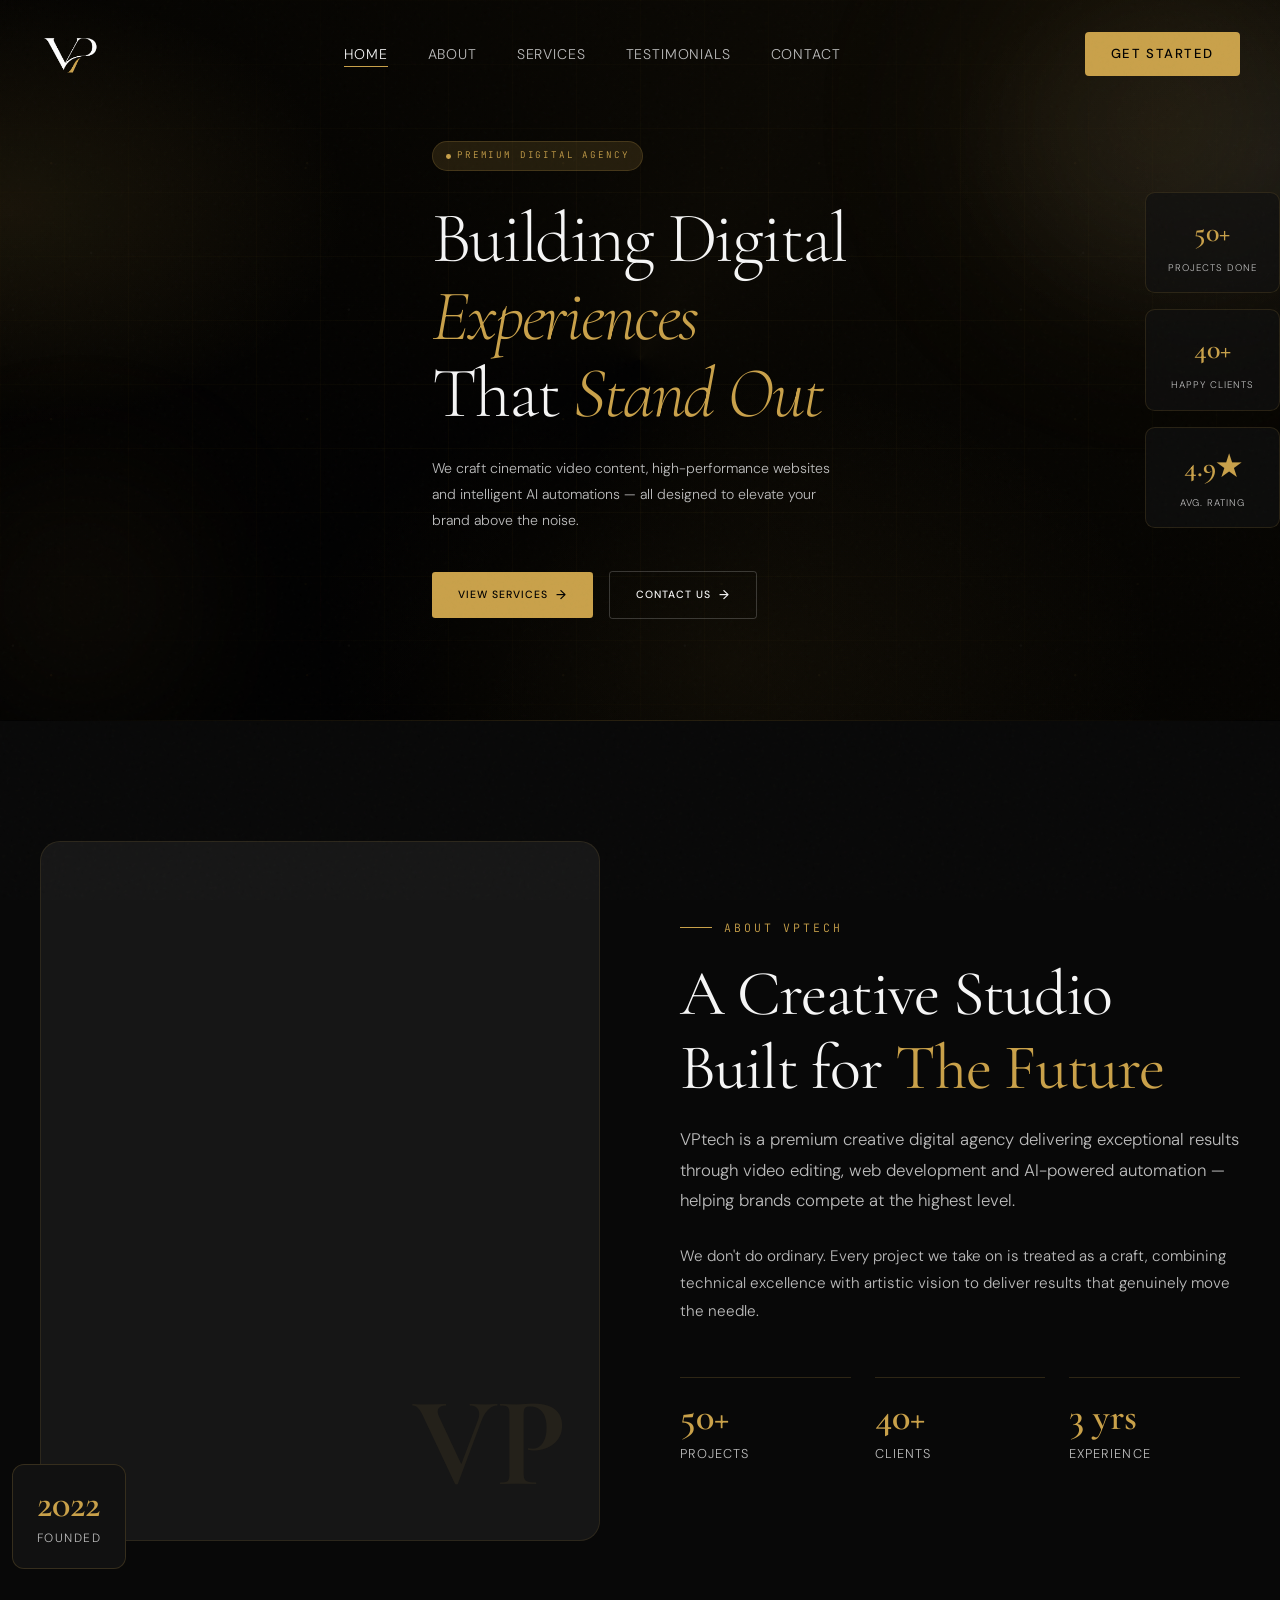
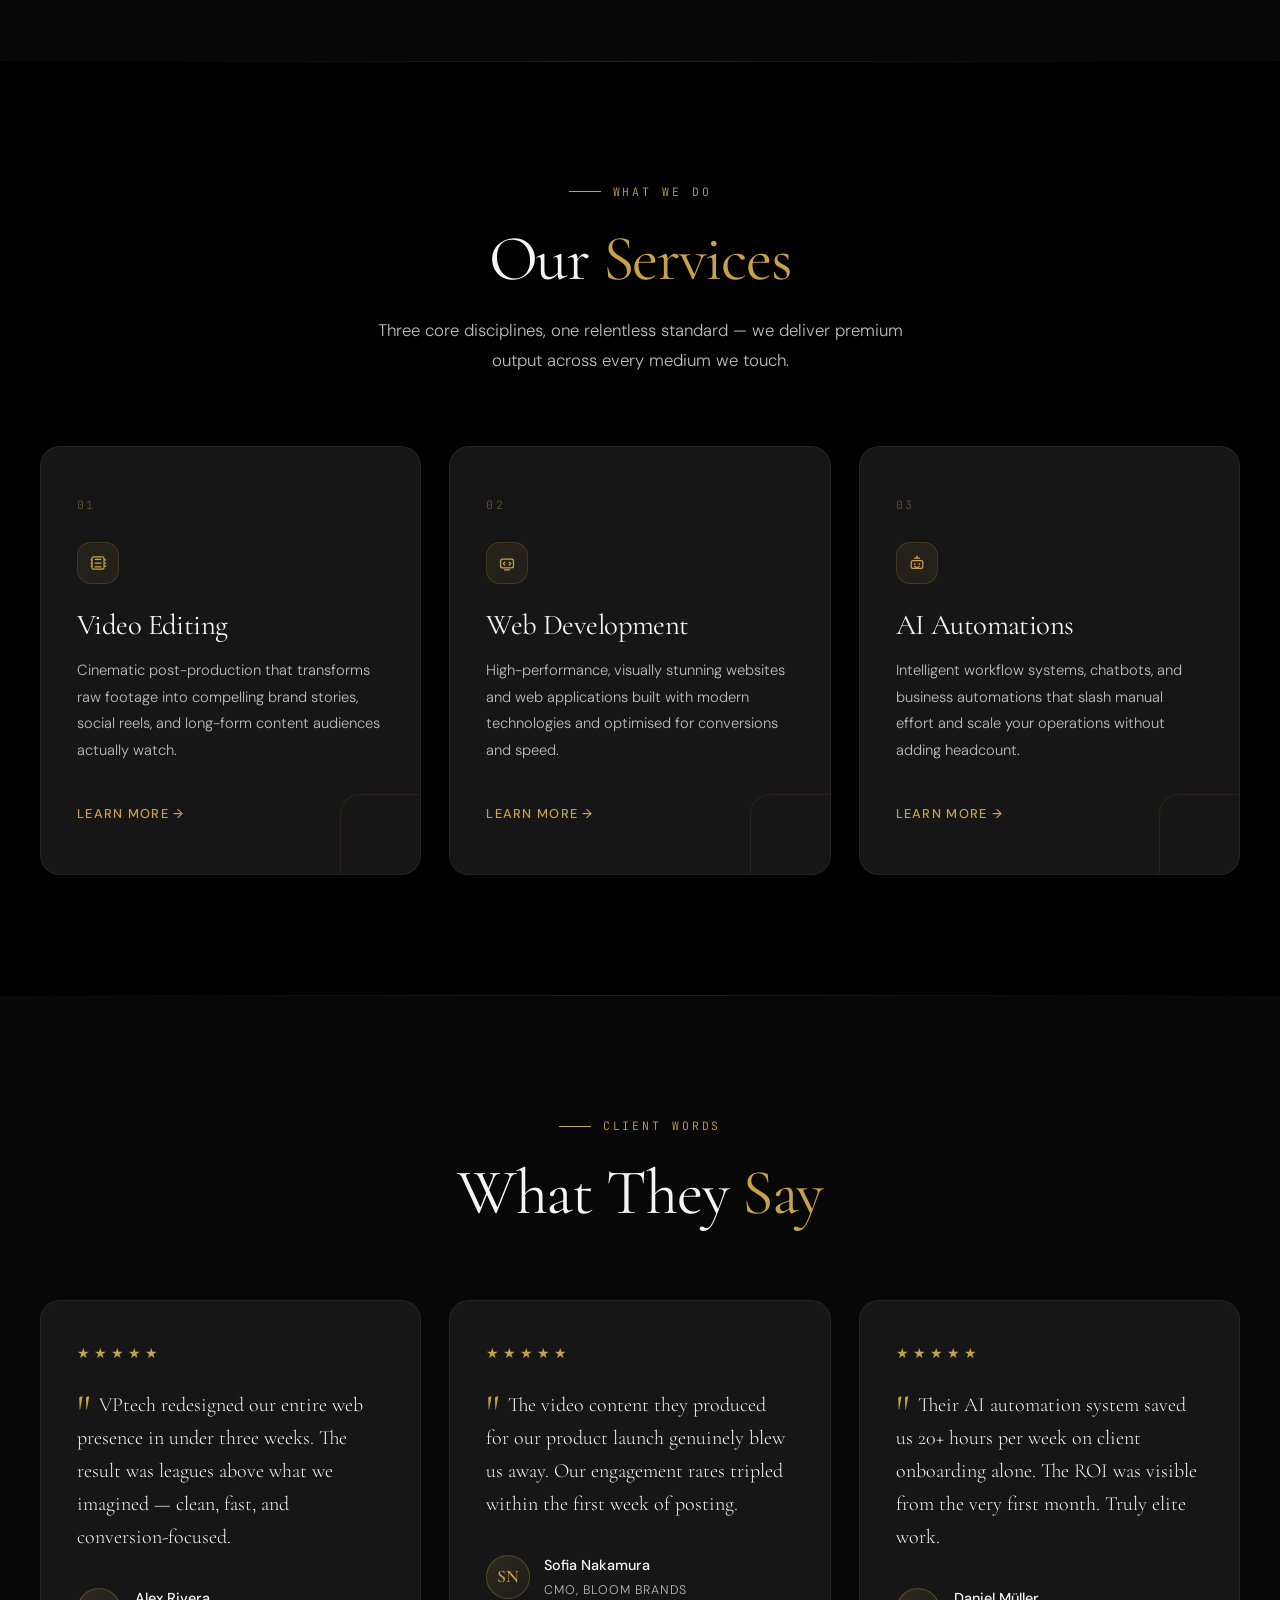
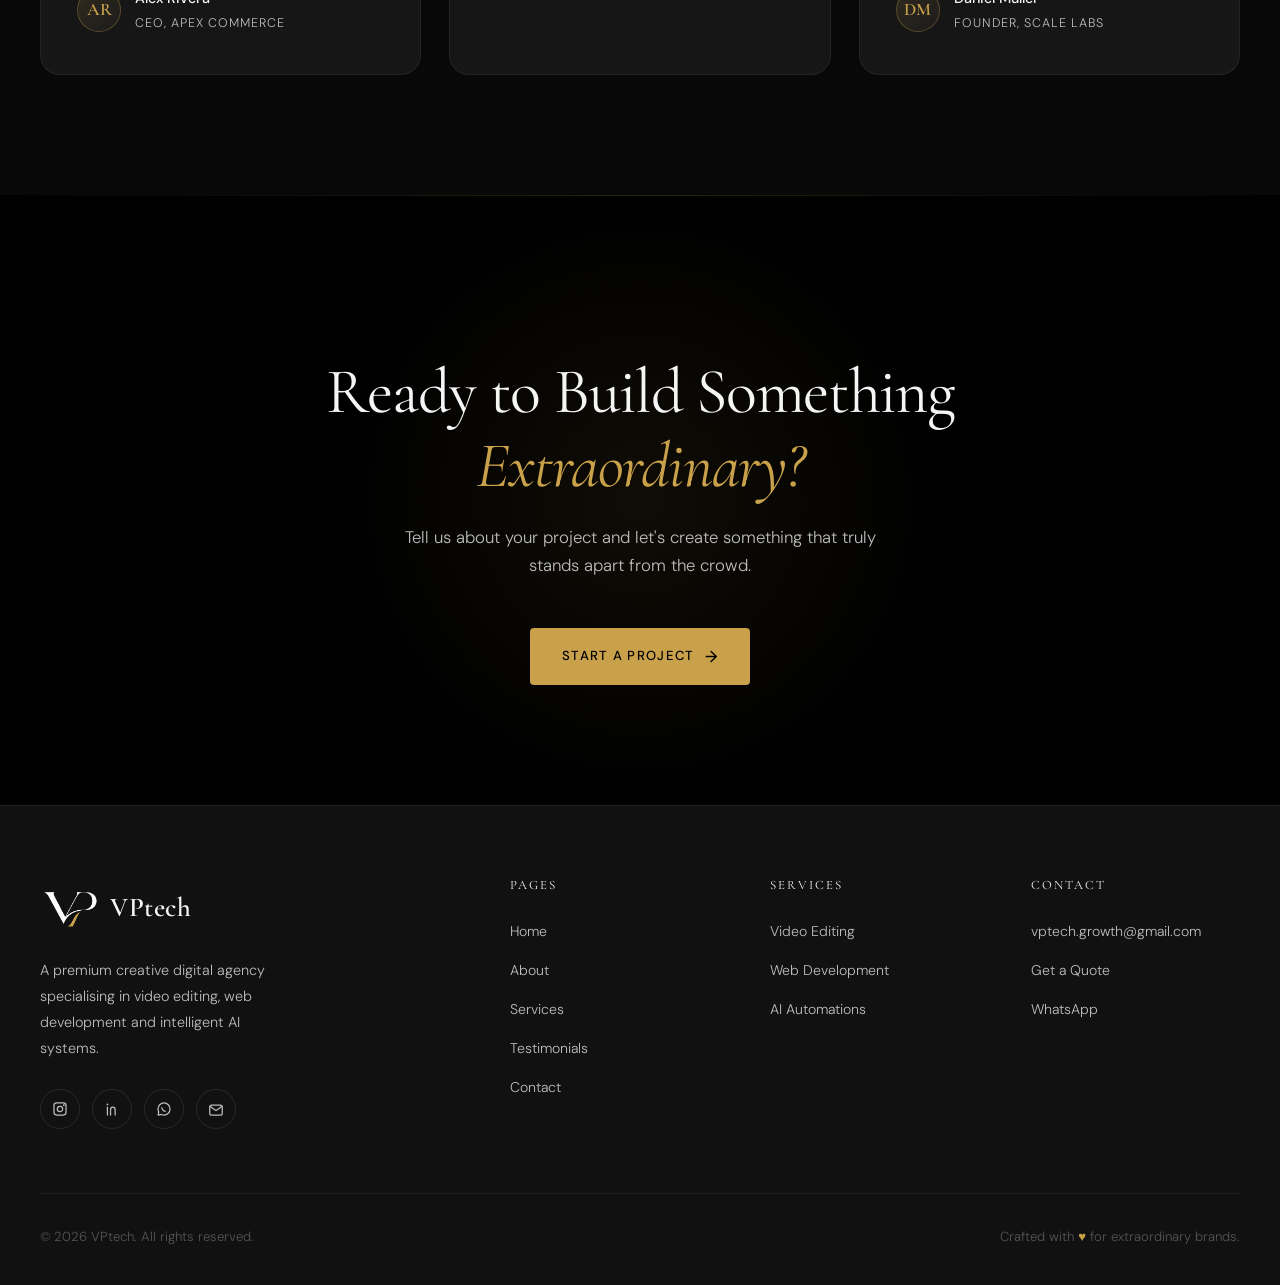
==== index.html @ 3e4a080b "first" ====
<!DOCTYPE html>
<html lang="en">
<head>
  <meta charset="UTF-8" />
  <meta name="viewport" content="width=device-width, initial-scale=1.0" />
  <title>VPtech — Digital Agency</title>
  <meta name="description" content="VPtech is a creative digital agency specialising in video editing, web development, and AI automations." />
  <link rel="icon" type="image/png" href="./assets/images/logo0.png">   
  <link rel="preconnect" href="https://fonts.googleapis.com" />
  <link rel="preconnect" href="https://fonts.gstatic.com" crossorigin />
  <link href="https://fonts.googleapis.com/css2?family=Cormorant+Garamond:ital,wght@0,300;0,400;0,600;1,300;1,400&family=DM+Sans:wght@300;400;500&family=JetBrains+Mono:wght@400&display=swap" rel="stylesheet" />
  <link rel="stylesheet" href="./assets/css/style.css" />
</head>
<body>

  <!-- ============ NAVBAR ============ -->
  <nav class="navbar" id="navbar">
    <div class="nav-inner">
      <a href="./" class="nav-logo">
        <img class="logo-vp" src="./assets/images/logo.png" alt="VPtech Logo">
      </a>
      <ul class="nav-links">
        <li><a href="./" class="active">Home</a></li>
        <li><a href="#about">About</a></li>
        <li><a href="#services">Services</a></li>
        <li><a href="#testimonials">Testimonials</a></li>
        <li><a href="./Contact/">Contact</a></li>
      </ul>
      <a href="./Contact/" class="nav-cta">Get Started</a>
      <button class="nav-hamburger" aria-label="Menu">
        <span></span><span></span><span></span>
      </button>
    </div>
  </nav>

  <!-- ============ MOBILE MENU ============ -->
  <div class="mobile-menu">
    <a href="./">Home</a>
    <a href="#about">About</a>
    <a href="#services">Services</a>
    <a href="#testimonials">Testimonials</a>
    <a href="./Contact/">Contact</a>
    <a href="./Contact/" class="mobile-cta">Get Started</a>
  </div>

  <!-- ============ HERO ============ -->
  <section class="hero" id="home">
    <div class="hero-bg" aria-hidden="true"></div>
    <div class="hero-orb hero-orb-1"></div>
    <div class="hero-orb hero-orb-2"></div>
    <div class="container">
      <div class="hero-content">
        <div class="hero-badge">
          <span class="hero-badge-dot"></span>
          Premium Digital Agency
        </div>
        <h1>
          Building Digital<br>
          <span class="gold-word">Experiences</span><br>
          That <span class="gold-word">Stand Out</span>
        </h1>
        <p class="hero-sub">
          We craft cinematic video content, high-performance websites and intelligent AI automations — all designed to elevate your brand above the noise.
        </p>
        <div class="hero-actions">
          <a href="#services" class="btn-primary">View Services <span class="btn-arrow">→</span></a>
          <a href="./Contact/" class="btn-outline">Contact Us <span class="btn-arrow">→</span></a>
        </div>
      </div>

      <div class="hero-stats">
        <div class="hero-stat-card">
          <div class="hero-stat-num" data-target="50" data-suffix="+">0+</div>
          <div class="hero-stat-label">Projects Done</div>
        </div>
        <div class="hero-stat-card">
          <div class="hero-stat-num" data-target="40" data-suffix="+">0+</div>
          <div class="hero-stat-label">Happy Clients</div>
        </div>
        <div class="hero-stat-card">
          <div class="hero-stat-num" data-target="4.9" data-suffix="★">0★</div>
          <div class="hero-stat-label">Avg. Rating</div>
        </div>
      </div>
    </div>
  </section>

  <div class="divider"></div>

  <!-- ============ ABOUT ============ -->
  <section class="about section" id="about">
    <div class="container">
      <div class="about-grid">
        <div class="about-visual">
          <div class="about-img-frame"></div>
          <div class="about-accent-card">
            <div class="val">2022</div>
            <div class="lbl">Founded</div>
          </div>
        </div>
        <div class="about-text">
          <div class="section-label reveal">About VPtech</div>
          <h2 class="section-title reveal reveal-delay-1">
            A Creative Studio<br>Built for <span>The Future</span>
          </h2>
          <p class="section-sub reveal reveal-delay-2" style="margin-bottom: 28px;">
            VPtech is a premium creative digital agency delivering exceptional results through video editing, web development and AI-powered automation — helping brands compete at the highest level.
          </p>
          <p class="section-sub reveal reveal-delay-2" style="font-size: 0.95rem;">
            We don't do ordinary. Every project we take on is treated as a craft, combining technical excellence with artistic vision to deliver results that genuinely move the needle.
          </p>
          <div class="about-stats reveal reveal-delay-3">
            <div class="stat-item">
              <div class="num" data-target="50" data-suffix="+">0+</div>
              <div class="lbl">Projects</div>
            </div>
            <div class="stat-item">
              <div class="num" data-target="40" data-suffix="+">0+</div>
              <div class="lbl">Clients</div>
            </div>
            <div class="stat-item">
              <div class="num" data-target="3" data-suffix=" yrs">0 yrs</div>
              <div class="lbl">Experience</div>
            </div>
          </div>
        </div>
      </div>
    </div>
  </section>

  <div class="divider"></div>

  <!-- ============ SERVICES ============ -->
  <section class="services section" id="services">
    <div class="container">
      <div class="services-header">
        <div class="section-label reveal" style="justify-content:center;">What We Do</div>
        <h2 class="section-title reveal reveal-delay-1">Our <span>Services</span></h2>
        <p class="section-sub reveal reveal-delay-2">
          Three core disciplines, one relentless standard — we deliver premium output across every medium we touch.
        </p>
      </div>
      <div class="services-grid">
        <div class="service-card reveal">
          <div class="card-number">01</div>
          <span class="card-icon" aria-hidden="true">
            <svg class="icon-svg" viewBox="0 0 24 24" fill="none">
              <path d="M8.5 7.5h7M8.5 12h7M8.5 16.5h7" stroke="currentColor" stroke-width="1.5" stroke-linecap="round"/>
              <path d="M7 4.75h10c1.242 0 2.25 1.008 2.25 2.25v10c0 1.242-1.008 2.25-2.25 2.25H7c-1.242 0-2.25-1.008-2.25-2.25V7c0-1.242 1.008-2.25 2.25-2.25Z" stroke="currentColor" stroke-width="1.5"/>
              <path d="M4.75 8.25h-1M4.75 12h-1M4.75 15.75h-1M20.25 8.25h1M20.25 12h1M20.25 15.75h1" stroke="currentColor" stroke-width="1.5" stroke-linecap="round"/>
            </svg>
          </span>
          <h3>Video Editing</h3>
          <p>Cinematic post-production that transforms raw footage into compelling brand stories, social reels, and long-form content audiences actually watch.</p>
          <a href="./Editing/" class="card-link">Learn More →</a>
          <div class="card-corner"></div>
        </div>
        <div class="service-card reveal reveal-delay-1">
          <div class="card-number">02</div>
          <span class="card-icon" aria-hidden="true">
            <svg class="icon-svg" viewBox="0 0 24 24" fill="none">
              <path d="M6.5 7.25h11c1.243 0 2.25 1.007 2.25 2.25v6c0 1.243-1.007 2.25-2.25 2.25h-11c-1.243 0-2.25-1.007-2.25-2.25v-6c0-1.243 1.007-2.25 2.25-2.25Z" stroke="currentColor" stroke-width="1.5"/>
              <path d="M9 20.25h6" stroke="currentColor" stroke-width="1.5" stroke-linecap="round"/>
              <path d="M9.25 11.1 7.5 12.75l1.75 1.65M14.75 11.1 16.5 12.75l-1.75 1.65" stroke="currentColor" stroke-width="1.5" stroke-linecap="round" stroke-linejoin="round"/>
            </svg>
          </span>
          <h3>Web Development</h3>
          <p>High-performance, visually stunning websites and web applications built with modern technologies and optimised for conversions and speed.</p>
          <a href="./Development/" class="card-link">Learn More →</a>
          <div class="card-corner"></div>
        </div>
        <div class="service-card reveal reveal-delay-2">
          <div class="card-number">03</div>
          <span class="card-icon" aria-hidden="true">
            <svg class="icon-svg" viewBox="0 0 24 24" fill="none">
              <path d="M12 3.75v2.5" stroke="currentColor" stroke-width="1.5" stroke-linecap="round"/>
              <path d="M9 6.25h6" stroke="currentColor" stroke-width="1.5" stroke-linecap="round"/>
              <path d="M7.25 9.25h9.5c1.243 0 2.25 1.007 2.25 2.25v4.75c0 1.243-1.007 2.25-2.25 2.25h-9.5c-1.243 0-2.25-1.007-2.25-2.25V11.5c0-1.243 1.007-2.25 2.25-2.25Z" stroke="currentColor" stroke-width="1.5"/>
              <path d="M9.25 13.25h.01M14.75 13.25h.01" stroke="currentColor" stroke-width="2.2" stroke-linecap="round"/>
              <path d="M9.25 16c.7.75 1.7 1.25 2.75 1.25S14.05 16.75 14.75 16" stroke="currentColor" stroke-width="1.5" stroke-linecap="round" stroke-linejoin="round"/>
            </svg>
          </span>
          <h3>AI Automations</h3>
          <p>Intelligent workflow systems, chatbots, and business automations that slash manual effort and scale your operations without adding headcount.</p>
          <a href="./Automations/" class="card-link">Learn More →</a>
          <div class="card-corner"></div>
        </div>
      </div>
    </div>
  </section>

  <div class="divider"></div>

  <!-- ============ TESTIMONIALS ============ -->
  <section class="testimonials section" id="testimonials">
    <div class="container">
      <div class="testimonials-header">
        <div class="section-label reveal">Client Words</div>
        <h2 class="section-title reveal reveal-delay-1">What They <span>Say</span></h2>
      </div>
      <div class="testimonials-track">

        <div class="testi-card reveal">
          <div class="testi-stars">
            <span>★</span><span>★</span><span>★</span><span>★</span><span>★</span>
          </div>
          <p class="testi-quote">
            VPtech redesigned our entire web presence in under three weeks. The result was leagues above what we imagined — clean, fast, and conversion-focused.
          </p>
          <div class="testi-author">
            <div class="testi-avatar">AR</div>
            <div>
              <div class="testi-name">Alex Rivera</div>
              <div class="testi-role">CEO, Apex Commerce</div>
            </div>
          </div>
        </div>

        <div class="testi-card reveal reveal-delay-1">
          <div class="testi-stars">
            <span>★</span><span>★</span><span>★</span><span>★</span><span>★</span>
          </div>
          <p class="testi-quote">
            The video content they produced for our product launch genuinely blew us away. Our engagement rates tripled within the first week of posting.
          </p>
          <div class="testi-author">
            <div class="testi-avatar">SN</div>
            <div>
              <div class="testi-name">Sofia Nakamura</div>
              <div class="testi-role">CMO, Bloom Brands</div>
            </div>
          </div>
        </div>

        <div class="testi-card reveal reveal-delay-2">
          <div class="testi-stars">
            <span>★</span><span>★</span><span>★</span><span>★</span><span>★</span>
          </div>
          <p class="testi-quote">
            Their AI automation system saved us 20+ hours per week on client onboarding alone. The ROI was visible from the very first month. Truly elite work.
          </p>
          <div class="testi-author">
            <div class="testi-avatar">DM</div>
            <div>
              <div class="testi-name">Daniel Müller</div>
              <div class="testi-role">Founder, Scale Labs</div>
            </div>
          </div>
        </div>

      </div>
    </div>
  </section>

  <div class="divider"></div>

  <!-- ============ CONTACT PREVIEW ============ -->
  <section class="contact-preview" id="contact-preview">
    <div class="container">
      <div class="section-label reveal" style="justify-content:center;">Let's Talk</div>
      <h2 class="reveal reveal-delay-1">
        Ready to Build Something<br><span style="color:var(--gold);font-style:italic;">Extraordinary?</span>
      </h2>
      <p class="reveal reveal-delay-2">
        Tell us about your project and let's create something that truly stands apart from the crowd.
      </p>
      <a href="./Contact/" class="btn-primary reveal reveal-delay-3">
        Start a Project <span class="btn-arrow">→</span>
      </a>
    </div>
  </section>

  <!-- ============ FOOTER ============ -->
  <footer class="footer">
    <div class="container">
      <div class="footer-grid">
        <div class="footer-brand">
          <a href="./" class="nav-logo">
            <img class="logo-vp" src="./assets/images/logo.png" alt="VPtech Logo">VPtech
          </a>
          <p>A premium creative digital agency specialising in video editing, web development and intelligent AI systems.</p>
          <div class="footer-social">
            <a href="#" class="social-icon" aria-label="Instagram">
              <svg class="icon-svg" viewBox="0 0 24 24" fill="none">
                <path d="M8 4.75h8A3.25 3.25 0 0 1 19.25 8v8A3.25 3.25 0 0 1 16 19.25H8A3.25 3.25 0 0 1 4.75 16V8A3.25 3.25 0 0 1 8 4.75Z" stroke="currentColor" stroke-width="1.5"/>
                <path d="M12 15.25A3.25 3.25 0 1 0 12 8.75a3.25 3.25 0 0 0 0 6.5Z" stroke="currentColor" stroke-width="1.5"/>
                <path d="M16.6 7.4h.01" stroke="currentColor" stroke-width="2.2" stroke-linecap="round"/>
              </svg>
            </a>
            <a href="#" class="social-icon" aria-label="LinkedIn">
              <svg class="icon-svg" viewBox="0 0 24 24" fill="none">
                <path d="M6.5 9.75v9.5" stroke="currentColor" stroke-width="1.5" stroke-linecap="round"/>
                <path d="M6.5 6.5h.01" stroke="currentColor" stroke-width="2.2" stroke-linecap="round"/>
                <path d="M10.25 19.25v-6.5c0-1.657 1.093-3 2.75-3s2.75 1.343 2.75 3v6.5" stroke="currentColor" stroke-width="1.5" stroke-linecap="round"/>
              </svg>
            </a>
            <a href="#" class="social-icon" aria-label="WhatsApp">
              <svg class="icon-svg" viewBox="0 0 24 24" fill="none">
                <path d="M12 19.25a7.25 7.25 0 0 0 7.25-7.25A7.25 7.25 0 0 0 12 4.75 7.25 7.25 0 0 0 4.75 12c0 1.25.32 2.42.89 3.44l-.64 3.81 3.78-.67A7.2 7.2 0 0 0 12 19.25Z" stroke="currentColor" stroke-width="1.5" stroke-linejoin="round"/>
                <path d="M9.25 10.5c.5 2 2.25 3.75 4.25 4.25" stroke="currentColor" stroke-width="1.5" stroke-linecap="round"/>
              </svg>
            </a>
            <a href="mailto:vptech.growth@gmail.com" class="social-icon" aria-label="Email">
              <svg class="icon-svg" viewBox="0 0 24 24" fill="none">
                <path d="M6.75 7.25h10.5c1.243 0 2.25 1.007 2.25 2.25v7.5c0 1.243-1.007 2.25-2.25 2.25H6.75c-1.243 0-2.25-1.007-2.25-2.25v-7.5c0-1.243 1.007-2.25 2.25-2.25Z" stroke="currentColor" stroke-width="1.5"/>
                <path d="M5.25 9l6.1 4.5c.39.29.92.29 1.3 0L18.75 9" stroke="currentColor" stroke-width="1.5" stroke-linecap="round" stroke-linejoin="round"/>
              </svg>
            </a>
          </div>
        </div>
        <div class="footer-col">
          <h4>Pages</h4>
          <ul>
            <li><a href="./">Home</a></li>
            <li><a href="#about">About</a></li>
            <li><a href="#services">Services</a></li>
            <li><a href="#testimonials">Testimonials</a></li>
            <li><a href="./Contact/">Contact</a></li>
          </ul>
        </div>
        <div class="footer-col">
          <h4>Services</h4>
          <ul>
            <li><a href="./Editing/">Video Editing</a></li>
            <li><a href="./Development/">Web Development</a></li>
            <li><a href="./Automations/">AI Automations</a></li>
          </ul>
        </div>
        <div class="footer-col">
          <h4>Contact</h4>
          <ul>
            <li><a href="mailto:vptech.growth@gmail.com">vptech.growth@gmail.com</a></li>
            <li><a href="./Contact/">Get a Quote</a></li>
            <li><a href="#">WhatsApp</a></li>
          </ul>
        </div>
      </div>
      <div class="footer-bottom">
        <p>© 2026 VPtech. All rights reserved.</p>
        <p>Crafted with <span>♥</span> for extraordinary brands.</p>
      </div>
    </div>
  </footer>

  <script src="./assets/js/script.js"></script>
</body>
</html>
---- assets/css/style.css ----
/* ============================================================
   VPTECH — Premium Agency CSS
   ============================================================ */

/* === CSS Variables === */
:root {
  --black: #000000;
  --black-soft: #080808;
  --dark: #111111;
  --dark-2: #161616;
  --dark-3: #1c1c1c;
  --gold: #C9A14A;
  --gold-light: #e0ba6b;
  --gold-dim: rgba(201,161,74,0.15);
  --gold-glow: rgba(201,161,74,0.35);
  --white: #F5F5F5;
  --white-dim: rgba(245,245,245,0.07);
  --white-mid: rgba(245,245,245,0.12);
  --gray: #BDBDBD;
  --gray-dark: #555555;
  --glass: rgba(17,17,17,0.7);
  --glass-light: rgba(255,255,255,0.04);
  --radius: 12px;
  --radius-lg: 20px;
  --transition: 0.4s cubic-bezier(0.25,0.8,0.25,1);
  --transition-fast: 0.2s ease;
  --font-display: 'Cormorant Garamond', 'Georgia', serif;
  --font-body: 'DM Sans', 'Helvetica Neue', sans-serif;
  --font-mono: 'JetBrains Mono', 'Fira Code', monospace;
  --max-width: 1280px;
  --section-pad: 120px;
}

/* === Reset & Base === */
*, *::before, *::after { box-sizing: border-box; margin: 0; padding: 0; }

html { scroll-behavior: smooth; font-size: 16px; }

body {
  background: var(--black);
  color: var(--white);
  font-family: var(--font-body);
  font-weight: 300;
  line-height: 1.7;
  overflow-x: hidden;
  -webkit-font-smoothing: antialiased;
}

img { display: block; max-width: 100%; }
a { text-decoration: none; color: inherit; }
ul { list-style: none; }
button { cursor: pointer; border: none; background: none; font-family: inherit; }
input, textarea, select { font-family: inherit; }

/* === Typography === */
h1, h2, h3, h4, h5 {
  font-family: var(--font-display);
  font-weight: 400;
  line-height: 1.15;
  letter-spacing: -0.02em;
}

.section-label {
  font-family: var(--font-mono);
  font-size: 0.72rem;
  letter-spacing: 0.25em;
  text-transform: uppercase;
  color: var(--gold);
  display: flex;
  align-items: center;
  gap: 12px;
  margin-bottom: 20px;
}
.section-label::before {
  content: '';
  display: inline-block;
  width: 32px; height: 1px;
  background: var(--gold);
}

.section-title {
  font-size: clamp(2.4rem, 5vw, 4rem);
  color: var(--white);
  margin-bottom: 20px;
}
.section-title span { color: var(--gold); }

.section-sub {
  font-size: 1.05rem;
  color: var(--gray);
  max-width: 560px;
  line-height: 1.8;
}

/* === Layout === */
.container {
  max-width: var(--max-width);
  margin: 0 auto;
  padding: 0 40px;
}

.section { padding: var(--section-pad) 0; }

/* === Noise Texture Overlay === */
body::before {
  content: '';
  position: fixed;
  inset: 0;
  background-image: url("data:image/svg+xml,%3Csvg viewBox='0 0 256 256' xmlns='http://www.w3.org/2000/svg'%3E%3Cfilter id='n'%3E%3CfeTurbulence type='fractalNoise' baseFrequency='0.9' numOctaves='4' stitchTiles='stitch'/%3E%3C/filter%3E%3Crect width='100%25' height='100%25' filter='url(%23n)' opacity='0.04'/%3E%3C/svg%3E");
  pointer-events: none;
  z-index: 9999;
  opacity: 0.5;
}

/* ============================================================
   NAVBAR
   ============================================================ */
.navbar {
  position: fixed;
  top: 0; left: 0; right: 0;
  z-index: 1000;
  padding: 24px 0;
  transition: padding var(--transition), background var(--transition), backdrop-filter var(--transition);
}

.navbar.scrolled {
  padding: 14px 0;
  background: rgba(0,0,0,0.88);
  backdrop-filter: blur(24px);
  -webkit-backdrop-filter: blur(24px);
  border-bottom: 1px solid rgba(201,161,74,0.1);
}

.nav-inner {
  display: flex;
  align-items: center;
  justify-content: space-between;
  max-width: var(--max-width);
  margin: 0 auto;
  padding: 0 40px;
}

.nav-logo {
  display: flex;
  align-items: center;
  gap: 10px;
  font-family: var(--font-display);
  font-size: 1.7rem;
  font-weight: 600;
  letter-spacing: 0.02em;
  color: var(--white);
  width: 60px;
  height: 60px;
}

.nav-logo .logo-vp { color: var(--gold); }
.nav-logo .logo-dot { color: var(--gold); font-size: 0.5em; vertical-align: middle; }

.nav-links {
  display: flex;
  align-items: center;
  gap: 40px;
}

.nav-links a {
  font-size: 0.88rem;
  letter-spacing: 0.06em;
  text-transform: uppercase;
  color: var(--gray);
  position: relative;
  padding-bottom: 4px;
  transition: color var(--transition-fast);
}
.nav-links a::after {
  content: '';
  position: absolute;
  bottom: 0; left: 0;
  width: 0; height: 1px;
  background: var(--gold);
  transition: width var(--transition);
}
.nav-links a:hover,
.nav-links a.active { color: var(--white); }
.nav-links a:hover::after,
.nav-links a.active::after { width: 100%; }

.nav-cta {
  font-size: 0.82rem;
  letter-spacing: 0.12em;
  text-transform: uppercase;
  color: var(--black);
  background: var(--gold);
  padding: 11px 26px;
  border-radius: 4px;
  transition: background var(--transition), box-shadow var(--transition), transform var(--transition-fast);
  font-weight: 500;
}
.nav-cta:hover {
  background: var(--gold-light);
  box-shadow: 0 0 28px var(--gold-glow);
  transform: translateY(-1px);
}

/* Hamburger */
.nav-hamburger {
  display: none;
  flex-direction: column;
  gap: 5px;
  cursor: pointer;
  padding: 4px;
}
.nav-hamburger span {
  display: block;
  width: 24px; height: 1.5px;
  background: var(--white);
  transition: transform var(--transition), opacity var(--transition-fast);
  transform-origin: center;
}
.nav-hamburger.open span:nth-child(1) { transform: translateY(6.5px) rotate(45deg); }
.nav-hamburger.open span:nth-child(2) { opacity: 0; }
.nav-hamburger.open span:nth-child(3) { transform: translateY(-6.5px) rotate(-45deg); }

/* Mobile Menu */
.mobile-menu {
  display: none;
  position: fixed;
  inset: 0;
  background: rgba(0,0,0,0.97);
  z-index: 999;
  flex-direction: column;
  align-items: center;
  justify-content: center;
  gap: 36px;
  opacity: 0;
  pointer-events: none;
  transition: opacity var(--transition);
}
.mobile-menu.open {
  display: flex;
  opacity: 1;
  pointer-events: all;
}
.mobile-menu a {
  font-family: var(--font-display);
  font-size: 2.6rem;
  color: var(--white);
  letter-spacing: -0.02em;
  transition: color var(--transition-fast);
}
.mobile-menu a:hover { color: var(--gold); }
.mobile-menu .mobile-cta {
  font-family: var(--font-body);
  font-size: 0.88rem;
  letter-spacing: 0.12em;
  text-transform: uppercase;
  color: var(--black);
  background: var(--gold);
  padding: 14px 32px;
  border-radius: 4px;
  font-weight: 500;
  margin-top: 16px;
}

/* ============================================================
   HERO — HOMEPAGE
   ============================================================ */
.hero {
  zoom: 80%;
  min-height: 100vh;
  display: flex;
  align-items: center;
  position: relative;
  overflow: hidden;
  padding-top: 150px;
  padding-bottom: 100px;
}

/* Premium animated background layer */
.hero-bg{
  position:absolute;
  inset:-20%;
  z-index:0;
  pointer-events:none;
  opacity:0.95;
  background:
    radial-gradient(700px 450px at 15% 35%, rgba(201,161,74,0.11) 0%, transparent 60%),
    radial-gradient(650px 420px at 85% 30%, rgba(245,245,245,0.06) 0%, transparent 62%),
    radial-gradient(900px 600px at 55% 80%, rgba(201,161,74,0.07) 0%, transparent 60%),
    conic-gradient(from 210deg at 50% 50%, rgba(201,161,74,0.0), rgba(201,161,74,0.06), rgba(201,161,74,0.0));
  filter: blur(0px);
  transform: translate3d(0,0,0);
  animation: heroBgDrift 18s ease-in-out infinite alternate;
}
.hero-bg::after{
  content:"";
  position:absolute;
  inset:0;
  background-image:
    radial-gradient(circle at 20% 20%, rgba(201,161,74,0.18) 0 1px, transparent 2px),
    radial-gradient(circle at 80% 35%, rgba(245,245,245,0.12) 0 1px, transparent 2px),
    radial-gradient(circle at 35% 75%, rgba(201,161,74,0.14) 0 1px, transparent 2px),
    radial-gradient(circle at 70% 80%, rgba(245,245,245,0.10) 0 1px, transparent 2px);
  background-size: 320px 320px, 420px 420px, 520px 520px, 620px 620px;
  opacity: 0.28;
  animation: heroDots 26s linear infinite;
}
@keyframes heroBgDrift{
  0%{ transform: translate3d(-2%, -1%, 0) rotate(-1deg); filter: blur(0px); }
  100%{ transform: translate3d(2%, 1.5%, 0) rotate(1deg); filter: blur(0.4px); }
}
@keyframes heroDots{
  0%{ transform: translate3d(0,0,0); }
  100%{ transform: translate3d(-6%, 4%, 0); }
}

/* Animated orbs */
.hero-orb {
  position: absolute;
  border-radius: 50%;
  filter: blur(80px);
  pointer-events: none;
  animation: orbFloat 8s ease-in-out infinite alternate;
}
.hero-orb-1 {
  width: 700px; height: 700px;
  background: radial-gradient(circle, rgba(201,161,74,0.12) 0%, transparent 70%);
  top: -200px; right: -200px;
  animation-delay: 0s;
}
.hero-orb-2 {
  width: 500px; height: 500px;
  background: radial-gradient(circle, rgba(201,161,74,0.07) 0%, transparent 70%);
  bottom: -100px; left: -150px;
  animation-delay: -4s;
}

@keyframes orbFloat {
  0% { transform: translate(0,0) scale(1); }
  100% { transform: translate(30px,-40px) scale(1.08); }
}

/* Grid lines background */
.hero::before {
  content: '';
  position: absolute;
  inset: 0;
  background-image:
    linear-gradient(rgba(201,161,74,0.04) 1px, transparent 1px),
    linear-gradient(90deg, rgba(201,161,74,0.04) 1px, transparent 1px);
  background-size: 80px 80px;
  mask-image: radial-gradient(ellipse 70% 70% at 50% 50%, black 30%, transparent 100%);
}

.hero-content {
  position: relative;
  z-index: 2;
}

.hero-badge {
  display: inline-flex;
  align-items: center;
  gap: 8px;
  font-family: var(--font-mono);
  font-size: 0.72rem;
  letter-spacing: 0.2em;
  text-transform: uppercase;
  color: var(--gold);
  background: var(--gold-dim);
  border: 1px solid rgba(201,161,74,0.2);
  padding: 8px 16px;
  border-radius: 100px;
  margin-bottom: 36px;
  animation: fadeSlideDown 0.8s ease both;
}
.hero-badge-dot {
  width: 6px; height: 6px;
  background: var(--gold);
  border-radius: 50%;
  animation: pulse 2s ease infinite;
}
@keyframes pulse {
  0%, 100% { opacity: 1; transform: scale(1); }
  50% { opacity: 0.5; transform: scale(0.7); }
}

.hero h1 {
  font-size: clamp(3.2rem, 7vw, 6.4rem);
  font-weight: 300;
  line-height: 1.08;
  letter-spacing: -0.03em;
  margin-bottom: 28px;
  animation: fadeSlideUp 0.9s 0.15s ease both;
}
.hero h1 .gold-word { color: var(--gold); font-style: italic; }
.hero h1 .outline-word {
  -webkit-text-stroke: 1px rgba(245,245,245,0.4);
  color: transparent;
}

.hero-sub {
  font-size: 1.1rem;
  color: var(--gray);
  max-width: 520px;
  margin-bottom: 48px;
  line-height: 1.85;
  animation: fadeSlideUp 0.9s 0.3s ease both;
}

.hero-actions {
  display: flex;
  align-items: center;
  gap: 20px;
  flex-wrap: wrap;
  animation: fadeSlideUp 0.9s 0.45s ease both;
}

/* Floating stats */
.hero-stats {
  position: absolute;
  right: 0;
  top: 50%;
  transform: translateY(-50%);
  display: flex;
  flex-direction: column;
  gap: 20px;
  animation: fadeSlideLeft 1s 0.6s ease both;
}
.hero-stat-card {
  background: var(--glass);
  border: 1px solid rgba(201,161,74,0.15);
  backdrop-filter: blur(20px);
  border-radius: var(--radius);
  padding: 20px 28px;
  text-align: center;
}
.hero-stat-num {
  font-family: var(--font-display);
  font-size: 2.2rem;
  color: var(--gold);
  font-weight: 600;
}
.hero-stat-label {
  font-size: 0.75rem;
  letter-spacing: 0.1em;
  text-transform: uppercase;
  color: var(--gray);
  margin-top: 4px;
}

/* === Entrance Animations === */
@keyframes fadeSlideDown {
  from { opacity: 0; transform: translateY(-20px); }
  to { opacity: 1; transform: translateY(0); }
}
@keyframes fadeSlideUp {
  from { opacity: 0; transform: translateY(30px); }
  to { opacity: 1; transform: translateY(0); }
}
@keyframes fadeSlideLeft {
  from { opacity: 0; transform: translate(40px, -50%); }
  to { opacity: 1; transform: translate(0, -50%); }
}
@keyframes fadeIn {
  from { opacity: 0; }
  to { opacity: 1; }
}

/* ============================================================
   BUTTONS
   ============================================================ */
.btn-primary {
  display: inline-flex;
  align-items: center;
  gap: 10px;
  font-size: 0.82rem;
  letter-spacing: 0.1em;
  text-transform: uppercase;
  font-weight: 500;
  color: var(--black);
  background: var(--gold);
  padding: 15px 32px;
  border-radius: 4px;
  transition: background var(--transition), box-shadow var(--transition), transform var(--transition-fast);
  position: relative;
  overflow: hidden;
}
.btn-primary::before {
  content: '';
  position: absolute;
  inset: 0;
  background: linear-gradient(90deg, transparent, rgba(255,255,255,0.15), transparent);
  transform: translateX(-100%);
  transition: transform 0.5s ease;
}
.btn-primary:hover::before { transform: translateX(100%); }
.btn-primary:hover {
  background: var(--gold-light);
  box-shadow: 0 0 36px var(--gold-glow);
  transform: translateY(-2px);
}

.btn-outline {
  display: inline-flex;
  align-items: center;
  gap: 10px;
  font-size: 0.82rem;
  letter-spacing: 0.1em;
  text-transform: uppercase;
  font-weight: 500;
  color: var(--white);
  background: transparent;
  border: 1px solid rgba(245,245,245,0.2);
  padding: 15px 32px;
  border-radius: 4px;
  transition: border-color var(--transition), color var(--transition), background var(--transition);
}
.btn-outline:hover {
  border-color: var(--gold);
  color: var(--gold);
  background: var(--gold-dim);
}

.btn-arrow { font-size: 1rem; transition: transform var(--transition); }
.btn-primary:hover .btn-arrow,
.btn-outline:hover .btn-arrow { transform: translateX(4px); }

/* ============================================================
   ABOUT SECTION
   ============================================================ */
.about { background: var(--black-soft); }

.about-grid {
  display: grid;
  grid-template-columns: 1fr 1fr;
  gap: 80px;
  align-items: center;
}

.about-visual {
  position: relative;
}
.about-img-frame {
  width: 100%;
  aspect-ratio: 4/5;
  background: var(--dark-2);
  border-radius: var(--radius-lg);
  position: relative;
  overflow: hidden;
  border: 1px solid rgba(201,161,74,0.12);
}
.about-img-frame::after {
  content: 'VP';
  position: absolute;
  bottom: 32px; right: 32px;
  font-family: var(--font-display);
  font-size: 8rem;
  font-weight: 700;
  color: rgba(201,161,74,0.08);
  line-height: 1;
}

/* Floating accent card */
.about-accent-card {
  position: absolute;
  bottom: -28px; left: -28px;
  background: var(--dark);
  border: 1px solid rgba(201,161,74,0.2);
  border-radius: var(--radius);
  padding: 20px 24px;
  backdrop-filter: blur(12px);
}
.about-accent-card .val {
  font-family: var(--font-display);
  font-size: 2.4rem;
  color: var(--gold);
  font-weight: 600;
  line-height: 1;
}
.about-accent-card .lbl {
  font-size: 0.75rem;
  text-transform: uppercase;
  letter-spacing: 0.12em;
  color: var(--gray);
  margin-top: 4px;
}

.about-stats {
  display: grid;
  grid-template-columns: repeat(3, 1fr);
  gap: 24px;
  margin-top: 52px;
}

.stat-item {
  border-top: 1px solid rgba(201,161,74,0.2);
  padding-top: 20px;
}
.stat-item .num {
  font-family: var(--font-display);
  font-size: 2.4rem;
  color: var(--gold);
  font-weight: 600;
  line-height: 1;
}
.stat-item .lbl {
  font-size: 0.8rem;
  color: var(--gray);
  margin-top: 6px;
  text-transform: uppercase;
  letter-spacing: 0.08em;
}

/* ============================================================
   SERVICES SECTION
   ============================================================ */
.services { background: var(--black); }

.services-header {
  text-align: center;
  margin-bottom: 70px;
}
.services-header .section-sub {
  margin: 0 auto;
  text-align: center;
}

.services-grid {
  display: grid;
  grid-template-columns: repeat(3, 1fr);
  gap: 28px;
}

.service-card {
  background: var(--dark-2);
  border: 1px solid rgba(245,245,245,0.06);
  border-radius: var(--radius-lg);
  padding: 48px 36px;
  position: relative;
  overflow: hidden;
  transition: border-color var(--transition), transform var(--transition), box-shadow var(--transition);
  cursor: pointer;
}
.service-card::before {
  content: '';
  position: absolute;
  inset: 0;
  background: linear-gradient(135deg, var(--gold-dim) 0%, transparent 60%);
  opacity: 0;
  transition: opacity var(--transition);
}
.service-card:hover {
  border-color: rgba(201,161,74,0.3);
  transform: translateY(-8px);
  box-shadow: 0 32px 64px rgba(0,0,0,0.5), 0 0 40px rgba(201,161,74,0.08);
}
.service-card:hover::before { opacity: 1; }

.card-number {
  font-family: var(--font-mono);
  font-size: 0.72rem;
  color: rgba(201,161,74,0.4);
  letter-spacing: 0.2em;
  margin-bottom: 28px;
}

.card-icon {
  width: 42px;
  height: 42px;
  margin-bottom: 24px;
  display: inline-flex;
  align-items: center;
  justify-content: center;
  color: var(--gold);
  background: rgba(201,161,74,0.08);
  border: 1px solid rgba(201,161,74,0.18);
  border-radius: 14px;
}

.icon-svg{
  width: 20px;
  height: 20px;
  display: block;
}

.service-card h3 {
  font-size: 1.8rem;
  color: var(--white);
  margin-bottom: 16px;
}

.service-card p {
  font-size: 0.92rem;
  color: var(--gray);
  line-height: 1.8;
  margin-bottom: 36px;
}

.card-link {
  display: inline-flex;
  align-items: center;
  gap: 8px;
  font-size: 0.8rem;
  letter-spacing: 0.1em;
  text-transform: uppercase;
  color: var(--gold);
  font-weight: 500;
  transition: gap var(--transition);
}
.service-card:hover .card-link { gap: 14px; }

.card-corner {
  position: absolute;
  bottom: 0; right: 0;
  width: 80px; height: 80px;
  border-top: 1px solid rgba(201,161,74,0.1);
  border-left: 1px solid rgba(201,161,74,0.1);
  border-radius: var(--radius-lg) 0 var(--radius-lg) 0;
  transition: border-color var(--transition);
}
.service-card:hover .card-corner { border-color: rgba(201,161,74,0.3); }

/* ============================================================
   TESTIMONIALS
   ============================================================ */
.testimonials { background: var(--black-soft); }

.testimonials-header {
  text-align: center;
  margin-bottom: 70px;
}
.testimonials-header .section-label { justify-content: center; }

.testimonials-track {
  display: grid;
  grid-template-columns: repeat(3, 1fr);
  gap: 28px;
}

.testi-card {
  background: var(--dark-2);
  border: 1px solid rgba(245,245,245,0.06);
  border-radius: var(--radius-lg);
  padding: 40px 36px;
  position: relative;
  transition: border-color var(--transition), transform var(--transition);
}
.testi-card:hover {
  border-color: rgba(201,161,74,0.2);
  transform: translateY(-4px);
}

.testi-stars {
  display: flex;
  gap: 4px;
  margin-bottom: 24px;
}
.testi-stars span { color: var(--gold); font-size: 0.9rem; }

.testi-quote {
  font-family: var(--font-display);
  font-size: 1.25rem;
  line-height: 1.65;
  color: var(--white);
  margin-bottom: 32px;
  font-weight: 300;
}
.testi-quote::before {
  content: '"';
  color: var(--gold);
  font-size: 3rem;
  line-height: 0;
  vertical-align: -1rem;
  margin-right: 4px;
  font-family: var(--font-display);
}

.testi-author {
  display: flex;
  align-items: center;
  gap: 14px;
}
.testi-avatar {
  width: 44px; height: 44px;
  border-radius: 50%;
  background: linear-gradient(135deg, var(--gold-dim), var(--dark-3));
  border: 1px solid rgba(201,161,74,0.3);
  display: flex;
  align-items: center;
  justify-content: center;
  font-family: var(--font-display);
  font-size: 1.1rem;
  color: var(--gold);
  font-weight: 600;
}
.testi-name {
  font-size: 0.9rem;
  font-weight: 500;
  color: var(--white);
}
.testi-role {
  font-size: 0.78rem;
  color: var(--gray);
  text-transform: uppercase;
  letter-spacing: 0.08em;
  margin-top: 2px;
}

/* ============================================================
   CONTACT PREVIEW
   ============================================================ */
.contact-preview {
  background: var(--black);
  padding: 120px 0;
  text-align: center;
  position: relative;
  overflow: hidden;
}
.contact-preview::before {
  content: '';
  position: absolute;
  top: 50%; left: 50%;
  transform: translate(-50%, -50%);
  width: 600px; height: 600px;
  background: radial-gradient(circle, rgba(201,161,74,0.08) 0%, transparent 70%);
  pointer-events: none;
}
.contact-preview h2 {
  font-size: clamp(2.4rem, 5vw, 4rem);
  margin-bottom: 20px;
}
.contact-preview p {
  font-size: 1.05rem;
  color: var(--gray);
  max-width: 500px;
  margin: 0 auto 48px;
}

/* ============================================================
   FOOTER
   ============================================================ */
.footer {
  background: var(--dark);
  border-top: 1px solid rgba(245,245,245,0.06);
  padding: 72px 0 36px;
}

.footer-grid {
  display: grid;
  grid-template-columns: 2fr 1fr 1fr 1fr;
  gap: 52px;
  margin-bottom: 64px;
}

.footer-brand .nav-logo { margin-bottom: 20px; }
.footer-brand p {
  font-size: 0.9rem;
  color: var(--gray);
  line-height: 1.8;
  max-width: 260px;
}

.footer-col h4 {
  font-size: 0.8rem;
  letter-spacing: 0.16em;
  text-transform: uppercase;
  color: var(--white);
  margin-bottom: 24px;
}
.footer-col ul { display: flex; flex-direction: column; gap: 12px; }
.footer-col ul li a {
  font-size: 0.88rem;
  color: var(--gray);
  transition: color var(--transition-fast);
}
.footer-col ul li a:hover { color: var(--gold); }

.footer-social {
  display: flex;
  gap: 12px;
  margin-top: 28px;
}
.social-icon {
  width: 40px; height: 40px;
  border: 1px solid rgba(245,245,245,0.1);
  border-radius: 50%;
  display: flex;
  align-items: center;
  justify-content: center;
  font-size: 0.88rem;
  color: var(--gray);
  transition: border-color var(--transition), color var(--transition-fast), background var(--transition);
}
.social-icon:hover {
  border-color: var(--gold);
  color: var(--gold);
  background: var(--gold-dim);
}

.footer-bottom {
  border-top: 1px solid rgba(245,245,245,0.06);
  padding-top: 32px;
  display: flex;
  align-items: center;
  justify-content: space-between;
}
.footer-bottom p {
  font-size: 0.82rem;
  color: var(--gray-dark);
}
.footer-bottom span { color: var(--gold); }

/* ============================================================
   SERVICE HERO (inner pages)
   ============================================================ */
.service-hero {
  min-height: 80vh;
  display: flex;
  align-items: center;
  position: relative;
  overflow: hidden;
  padding-top: 120px;
  background: var(--black);
}
.service-hero::before {
  content: '';
  position: absolute;
  inset: 0;
  background-image:
    linear-gradient(rgba(201,161,74,0.03) 1px, transparent 1px),
    linear-gradient(90deg, rgba(201,161,74,0.03) 1px, transparent 1px);
  background-size: 60px 60px;
  mask-image: radial-gradient(ellipse 60% 80% at 30% 50%, black 30%, transparent 100%);
}

.service-hero-orb {
  position: absolute;
  width: 800px; height: 800px;
  border-radius: 50%;
  filter: blur(100px);
  top: -200px; right: -200px;
  pointer-events: none;
}

.service-hero-content { position: relative; z-index: 2; max-width: 760px; }

.service-hero h1 {
  font-size: clamp(2.8rem, 6vw, 5.5rem);
  font-weight: 300;
  margin-bottom: 24px;
}

.service-hero p {
  font-size: 1.1rem;
  color: var(--gray);
  line-height: 1.85;
  margin-bottom: 40px;
  max-width: 560px;
}

/* ============================================================
   PROJECTS SECTION (inner pages)
   ============================================================ */
.projects { background: var(--black); padding: var(--section-pad) 0; }

.projects-header {
  text-align: center;
  margin-bottom: 70px;
}

.projects-filters {
  display: flex;
  justify-content: center;
  gap: 12px;
  flex-wrap: wrap;
  margin-bottom: 52px;
}
.filter-btn {
  font-size: 0.78rem;
  letter-spacing: 0.1em;
  text-transform: uppercase;
  color: var(--gray);
  background: var(--dark-2);
  border: 1px solid rgba(245,245,245,0.08);
  padding: 9px 20px;
  border-radius: 100px;
  transition: all var(--transition-fast);
  cursor: pointer;
}
.filter-btn.active,
.filter-btn:hover {
  color: var(--black);
  background: var(--gold);
  border-color: var(--gold);
}

.projects-grid {
  display: grid;
  grid-template-columns: repeat(3, 1fr);
  gap: 24px;
}
.projects-grid.two-col {
  grid-template-columns: repeat(2, 1fr);
}

.project-card {
  background: var(--dark-2);
  border: 1px solid rgba(245,245,245,0.06);
  border-radius: var(--radius-lg);
  overflow: hidden;
  transition: border-color var(--transition), transform var(--transition), box-shadow var(--transition);
  cursor: pointer;
}
.project-card:hover {
  border-color: rgba(201,161,74,0.25);
  transform: translateY(-6px);
  box-shadow: 0 24px 48px rgba(0,0,0,0.5);
}

.project-thumb {
  height: 220px;
  background: var(--dark-3);
  position: relative;
  overflow: hidden;
  display: flex;
  align-items: center;
  justify-content: center;
}

/* Stylized project thumbnails */
.thumb-video { background: linear-gradient(135deg, #0a0a0a 0%, #1a1008 100%); }
.thumb-web { background: linear-gradient(135deg, #050a0f 0%, #0d1520 100%); }
.thumb-ai { background: linear-gradient(135deg, #04080a 0%, #071410 100%); }

.thumb-pattern {
  position: absolute;
  inset: 0;
  opacity: 0.4;
}
.thumb-label {
  position: relative;
  font-family: var(--font-display);
  font-size: 2.5rem;
  color: rgba(201,161,74,0.25);
  letter-spacing: 0.05em;
}

.project-hover-overlay {
  position: absolute;
  inset: 0;
  background: rgba(201,161,74,0.08);
  display: flex;
  align-items: center;
  justify-content: center;
  opacity: 0;
  transition: opacity var(--transition);
  backdrop-filter: blur(4px);
}
.project-card:hover .project-hover-overlay { opacity: 1; }
.project-hover-overlay span {
  font-size: 0.8rem;
  letter-spacing: 0.15em;
  text-transform: uppercase;
  color: var(--gold);
  border: 1px solid var(--gold);
  padding: 10px 20px;
  border-radius: 4px;
}

.project-info {
  padding: 24px 28px;
}
.project-info h3 {
  font-size: 1.2rem;
  color: var(--white);
  margin-bottom: 6px;
}
.project-info p {
  font-size: 0.85rem;
  color: var(--gray);
}
.project-tag {
  display: inline-block;
  font-size: 0.7rem;
  letter-spacing: 0.1em;
  text-transform: uppercase;
  color: var(--gold);
  background: var(--gold-dim);
  padding: 4px 10px;
  border-radius: 100px;
  margin-top: 10px;
}

/* ============================================================
   CONTACT PAGE
   ============================================================ */
.contact-hero {
  zoom: 80%;
  min-height: 100vh;
  display: flex;
  align-items: center;
  padding-top: 100px;
  padding-bottom: 100px;;
  background: var(--black);
  position: relative;
  overflow: hidden;
}

.contact-hero::before {
  content: '';
  position: absolute;
  inset: 0;
  background-image:
    linear-gradient(rgba(201,161,74,0.04) 1px, transparent 1px),
    linear-gradient(90deg, rgba(201,161,74,0.04) 1px, transparent 1px);
  background-size: 70px 70px;
}

.contact-hero-grid {
  display: grid;
  grid-template-columns: 1fr 1fr;
  gap: 80px;
  align-items: center;
  position: relative;
  z-index: 2;
}

/* Contact visual side */
.contact-visual {
  position: relative;
}
.contact-orb {
  width: 500px; height: 500px;
  border-radius: 50%;
  background: radial-gradient(circle, rgba(201,161,74,0.14) 0%, transparent 70%);
  filter: blur(60px);
  position: absolute;
  top: 50%; left: 50%;
  transform: translate(-50%, -50%);
  animation: orbFloat 6s ease-in-out infinite alternate;
}
.contact-visual-inner {
  position: relative;
  z-index: 2;
}
.contact-visual h2 {
  font-size: clamp(2.4rem, 5vw, 3.8rem);
  margin-bottom: 20px;
}
.contact-visual p {
  font-size: 1rem;
  color: var(--gray);
  line-height: 1.85;
  margin-bottom: 48px;
}

.contact-info-items {
  display: flex;
  flex-direction: column;
  gap: 20px;
}
.contact-info-item {
  display: flex;
  align-items: center;
  gap: 16px;
}
.contact-info-icon {
  width: 44px; height: 44px;
  background: var(--gold-dim);
  border: 1px solid rgba(201,161,74,0.2);
  border-radius: var(--radius);
  display: flex;
  align-items: center;
  justify-content: center;
  font-size: 1.1rem;
  flex-shrink: 0;
}
.contact-info-text { font-size: 0.9rem; color: var(--gray); }
.contact-info-text strong { display: block; color: var(--white); font-weight: 500; font-size: 0.95rem; }

/* Form */
.contact-form-card {
  background: var(--dark-2);
  border: 1px solid rgba(245,245,245,0.08);
  border-radius: var(--radius-lg);
  padding: 52px 44px;
  backdrop-filter: blur(20px);
}
.contact-form-card h3 {
  font-size: 1.8rem;
  margin-bottom: 8px;
}
.contact-form-card .form-sub {
  font-size: 0.9rem;
  color: var(--gray);
  margin-bottom: 40px;
}

.form-row {
  display: grid;
  grid-template-columns: 1fr 1fr;
  gap: 20px;
}

.form-group {
  margin-bottom: 24px;
}
.form-group label {
  display: block;
  font-size: 0.78rem;
  letter-spacing: 0.12em;
  text-transform: uppercase;
  color: var(--gray);
  margin-bottom: 10px;
}

.form-group input,
.form-group select,
.form-group textarea {
  width: 100%;
  background: rgba(245,245,245,0.04);
  border: 1px solid rgba(245,245,245,0.1);
  border-radius: 8px;
  padding: 14px 18px;
  color: var(--white);
  font-size: 0.95rem;
  transition: border-color var(--transition), box-shadow var(--transition);
  outline: none;
  appearance: none;
}
.form-group input:focus,
.form-group select:focus,
.form-group textarea:focus {
  border-color: rgba(201,161,74,0.5);
  box-shadow: 0 0 0 3px rgba(201,161,74,0.08);
}
.form-group textarea {
  height: 140px;
  resize: vertical;
}
.form-group select option {
  background: var(--dark);
  color: var(--white);
}

.form-submit {
  width: 100%;
  padding: 17px;
  font-size: 0.85rem;
  letter-spacing: 0.14em;
}

/* Social links section */
.social-section {
  background: var(--black-soft);
  padding: var(--section-pad) 0;
}
.social-section-header {
  text-align: center;
  margin-bottom: 60px;
}

.social-cards {
  display: grid;
  grid-template-columns: repeat(4, 1fr);
  gap: 20px;
}
.social-card {
  background: var(--dark-2);
  border: 1px solid rgba(245,245,245,0.06);
  border-radius: var(--radius-lg);
  padding: 36px 28px;
  text-align: center;
  transition: border-color var(--transition), transform var(--transition);
  position: relative;
  overflow: hidden;
}
.social-card::before {
  content: '';
  position: absolute;
  bottom: 0; left: 0; right: 0;
  height: 2px;
  background: var(--gold);
  transform: scaleX(0);
  transition: transform var(--transition);
  transform-origin: left;
}
.social-card:hover {
  border-color: rgba(201,161,74,0.2);
  transform: translateY(-6px);
}
.social-card:hover::before { transform: scaleX(1); }

.social-card-icon {
  font-size: 2rem;
  margin-bottom: 16px;
}
.social-card h4 {
  font-size: 1rem;
  color: var(--white);
  margin-bottom: 6px;
}
.social-card p {
  font-size: 0.83rem;
  color: var(--gray);
}

/* ============================================================
   SOLUTIONS SECTION (AI page)
   ============================================================ */
.solutions { background: var(--black-soft); padding: var(--section-pad) 0; }
.solutions-header { text-align: center; margin-bottom: 70px; }

.solutions-grid {
  display: grid;
  grid-template-columns: repeat(2, 1fr);
  gap: 24px;
}
.solution-card {
  background: var(--dark-2);
  border: 1px solid rgba(245,245,245,0.06);
  border-radius: var(--radius-lg);
  padding: 44px 40px;
  display: flex;
  gap: 28px;
  transition: border-color var(--transition), transform var(--transition);
}
.solution-card:hover {
  border-color: rgba(201,161,74,0.25);
  transform: translateY(-4px);
}
.solution-icon {
  font-size: 2.4rem;
  flex-shrink: 0;
  width: 64px; height: 64px;
  background: var(--gold-dim);
  border: 1px solid rgba(201,161,74,0.2);
  border-radius: var(--radius);
  display: flex;
  align-items: center;
  justify-content: center;
}
.solution-card h3 {
  font-size: 1.4rem;
  color: var(--white);
  margin-bottom: 10px;
}
.solution-card p {
  font-size: 0.9rem;
  color: var(--gray);
  line-height: 1.8;
}

/* ============================================================
   SCROLL REVEAL
   ============================================================ */
.reveal {
  opacity: 0;
  transform: translateY(40px);
  transition: opacity 0.7s ease, transform 0.7s ease;
}
.reveal.visible {
  opacity: 1;
  transform: translateY(0);
}
.reveal-delay-1 { transition-delay: 0.1s; }
.reveal-delay-2 { transition-delay: 0.2s; }
.reveal-delay-3 { transition-delay: 0.3s; }
.reveal-delay-4 { transition-delay: 0.4s; }

/* ============================================================
   PARTICLES (contact page)
   ============================================================ */
.particles-canvas {
  position: absolute;
  inset: 0;
  pointer-events: none;
  z-index: 1;
}

/* ============================================================
   PAGE DIVIDER
   ============================================================ */
.divider {
  height: 1px;
  background: linear-gradient(90deg, transparent, rgba(201,161,74,0.2), transparent);
  margin: 0;
}

/* ============================================================
   RESPONSIVE
   ============================================================ */
@media (max-width: 1100px) {
  .hero-stats { display: none; }
  .about-grid { grid-template-columns: 1fr; gap: 60px; }
  .about-visual { display: none; }
  .footer-grid { grid-template-columns: 1fr 1fr; }
  .social-cards { grid-template-columns: repeat(2, 1fr); }
}

@media (max-width: 900px) {
  :root { --section-pad: 80px; }
  .container { padding: 0 24px; }
  .nav-links, .nav-cta { display: none; }
  .nav-hamburger { display: flex; }
  .services-grid { grid-template-columns: 1fr; }
  .testimonials-track { grid-template-columns: 1fr; }
  .projects-grid { grid-template-columns: repeat(2, 1fr); }
  .projects-grid.two-col { grid-template-columns: 1fr; }
  .solutions-grid { grid-template-columns: 1fr; }
  .contact-hero-grid { grid-template-columns: 1fr; }
  .contact-visual { display: none; }
}

@media (max-width: 600px) {
  :root { --section-pad: 60px; }
  .container { padding: 0 18px; }
  .hero h1 { font-size: 2.6rem; }
  .hero-actions { flex-direction: column; align-items: flex-start; }
  .form-row { grid-template-columns: 1fr; }
  .footer-grid { grid-template-columns: 1fr; }
  .projects-grid { grid-template-columns: 1fr; }
  .social-cards { grid-template-columns: 1fr 1fr; }
  .about-stats { grid-template-columns: 1fr 1fr; }
  .footer-bottom { flex-direction: column; gap: 12px; text-align: center; }
  .contact-form-card { padding: 32px 24px; }
}
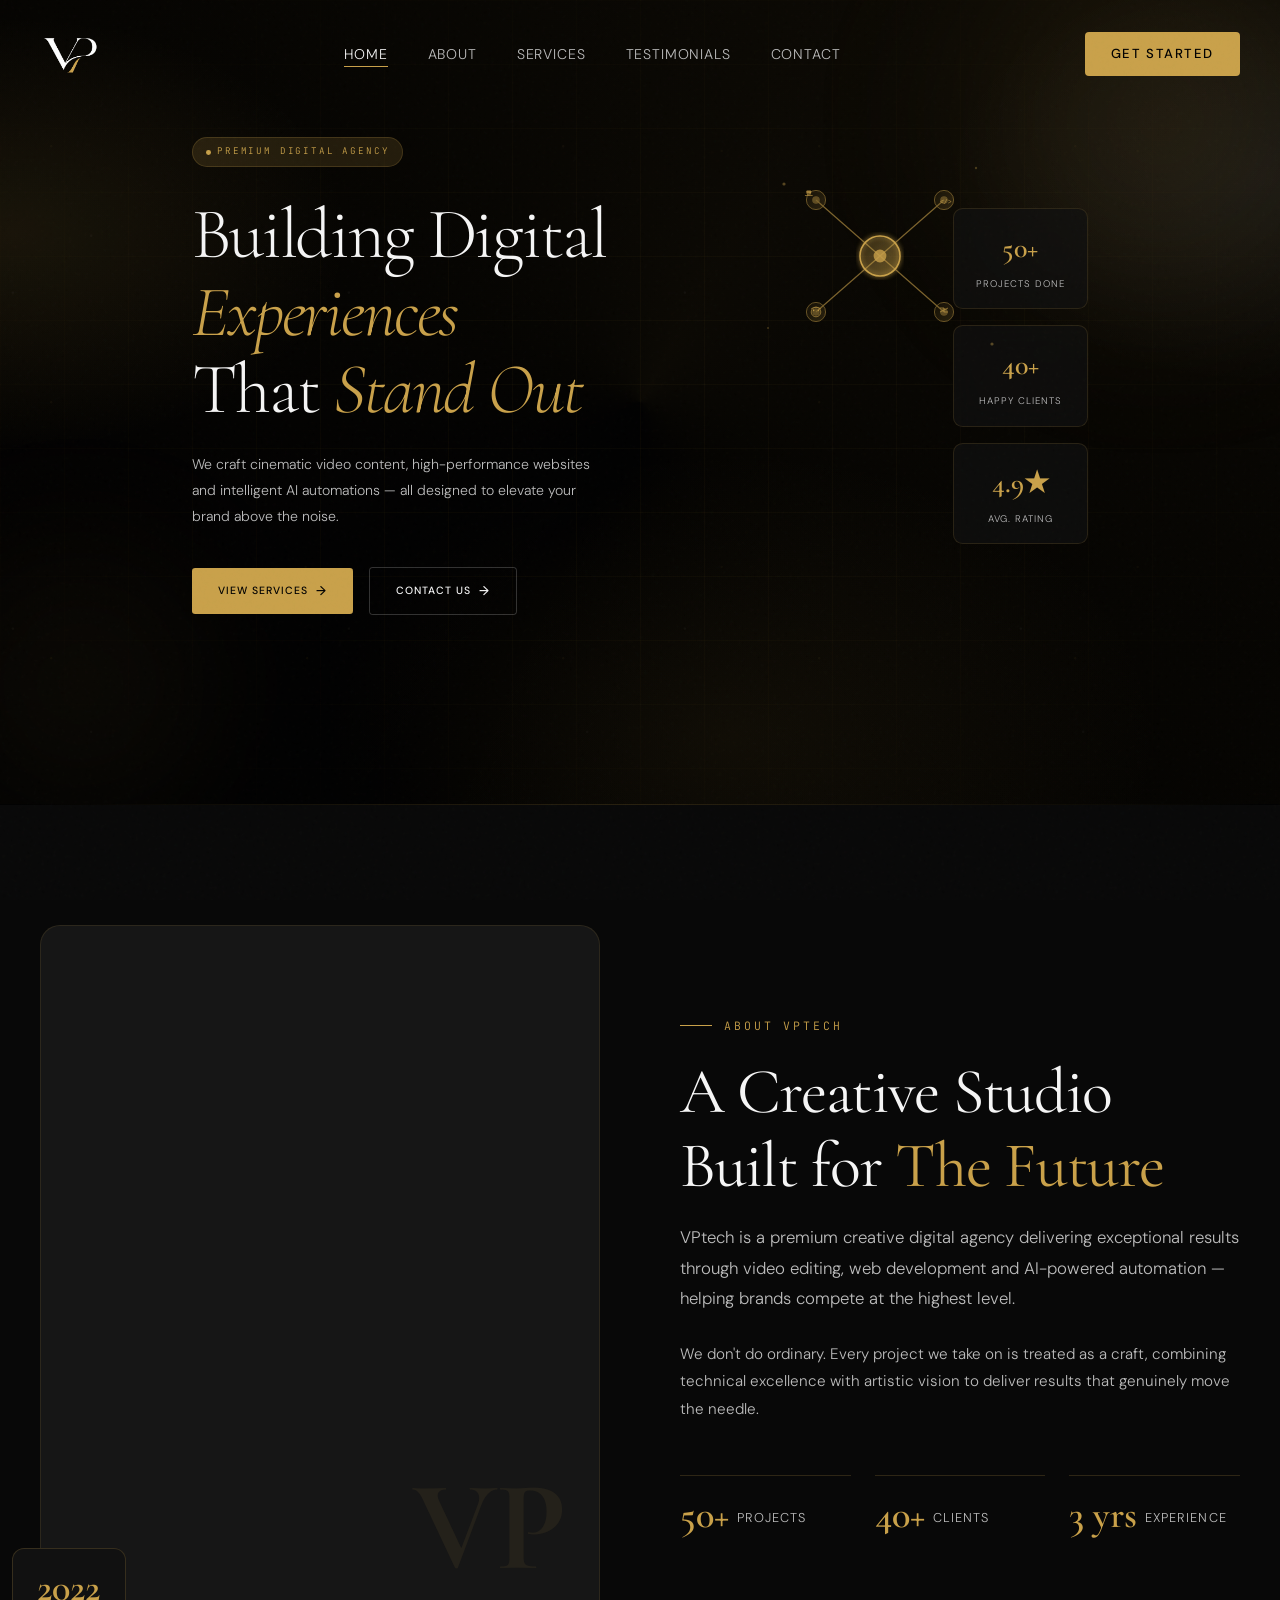
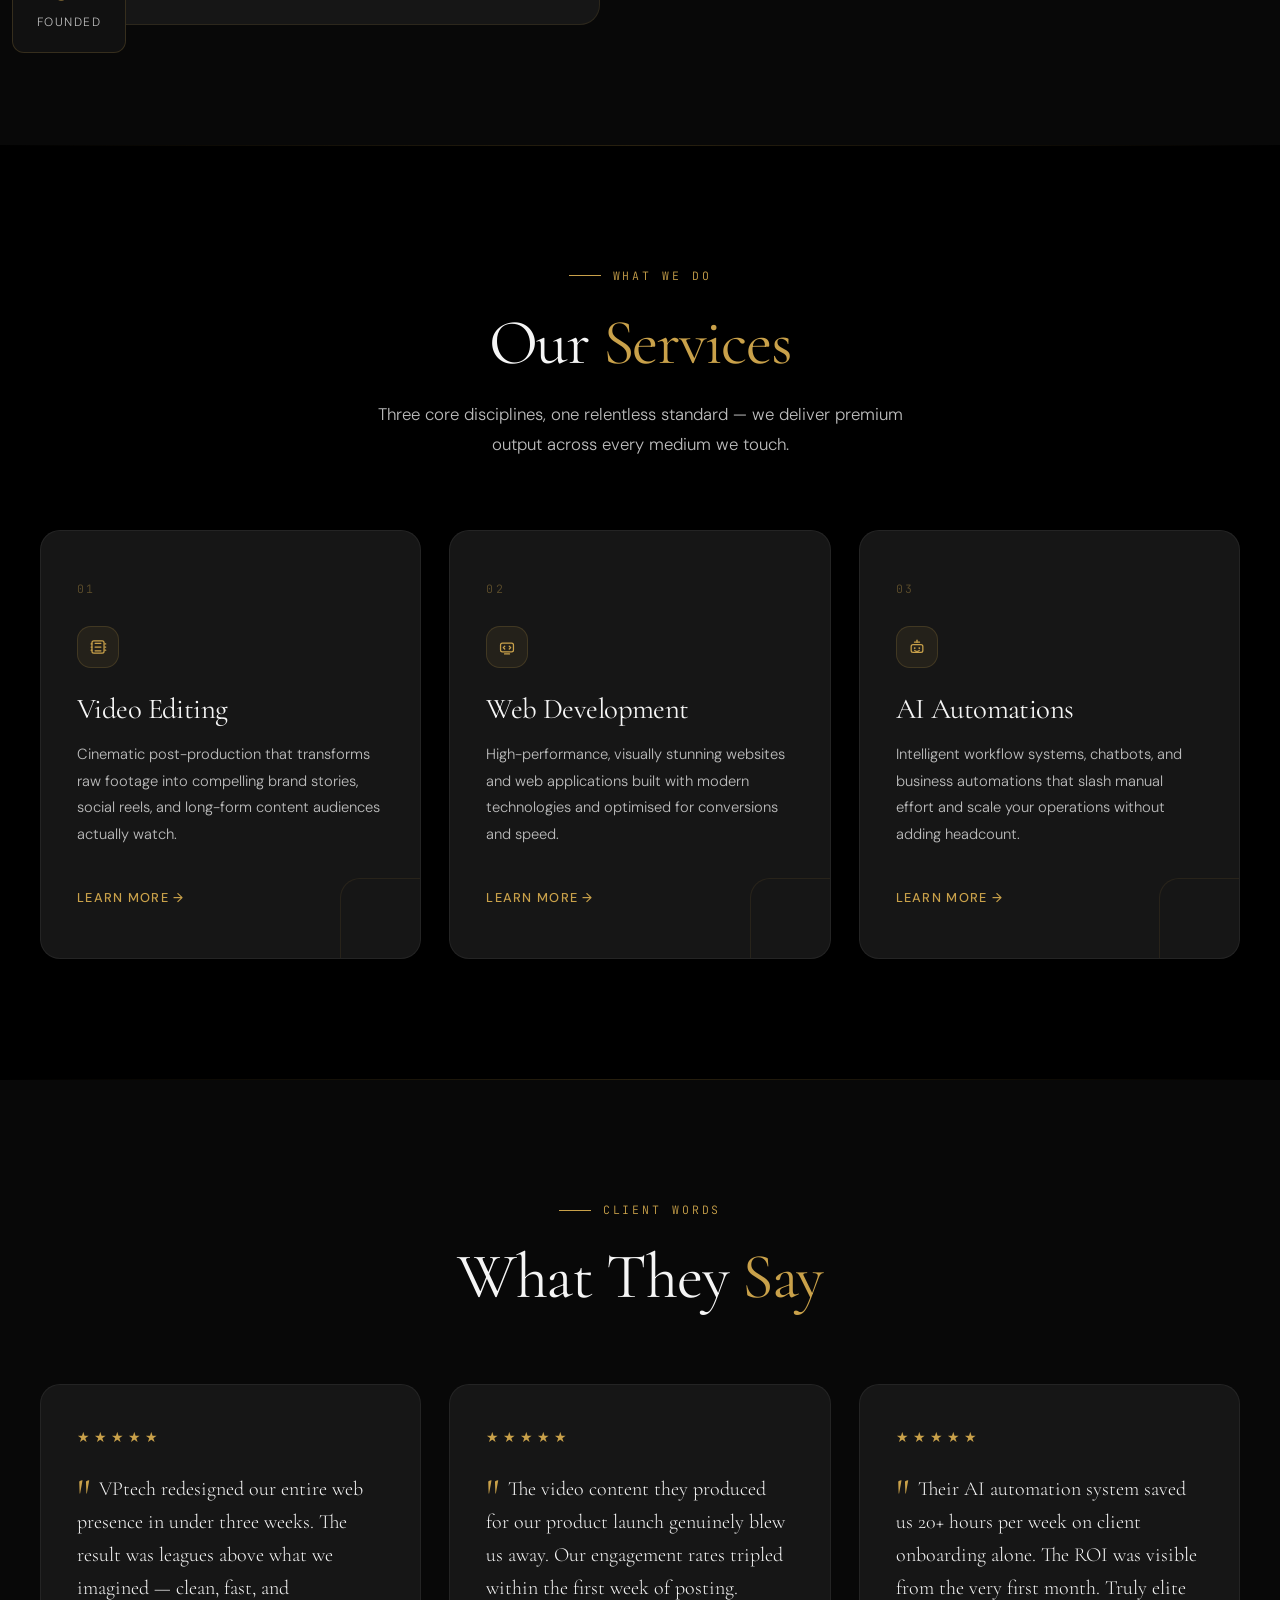
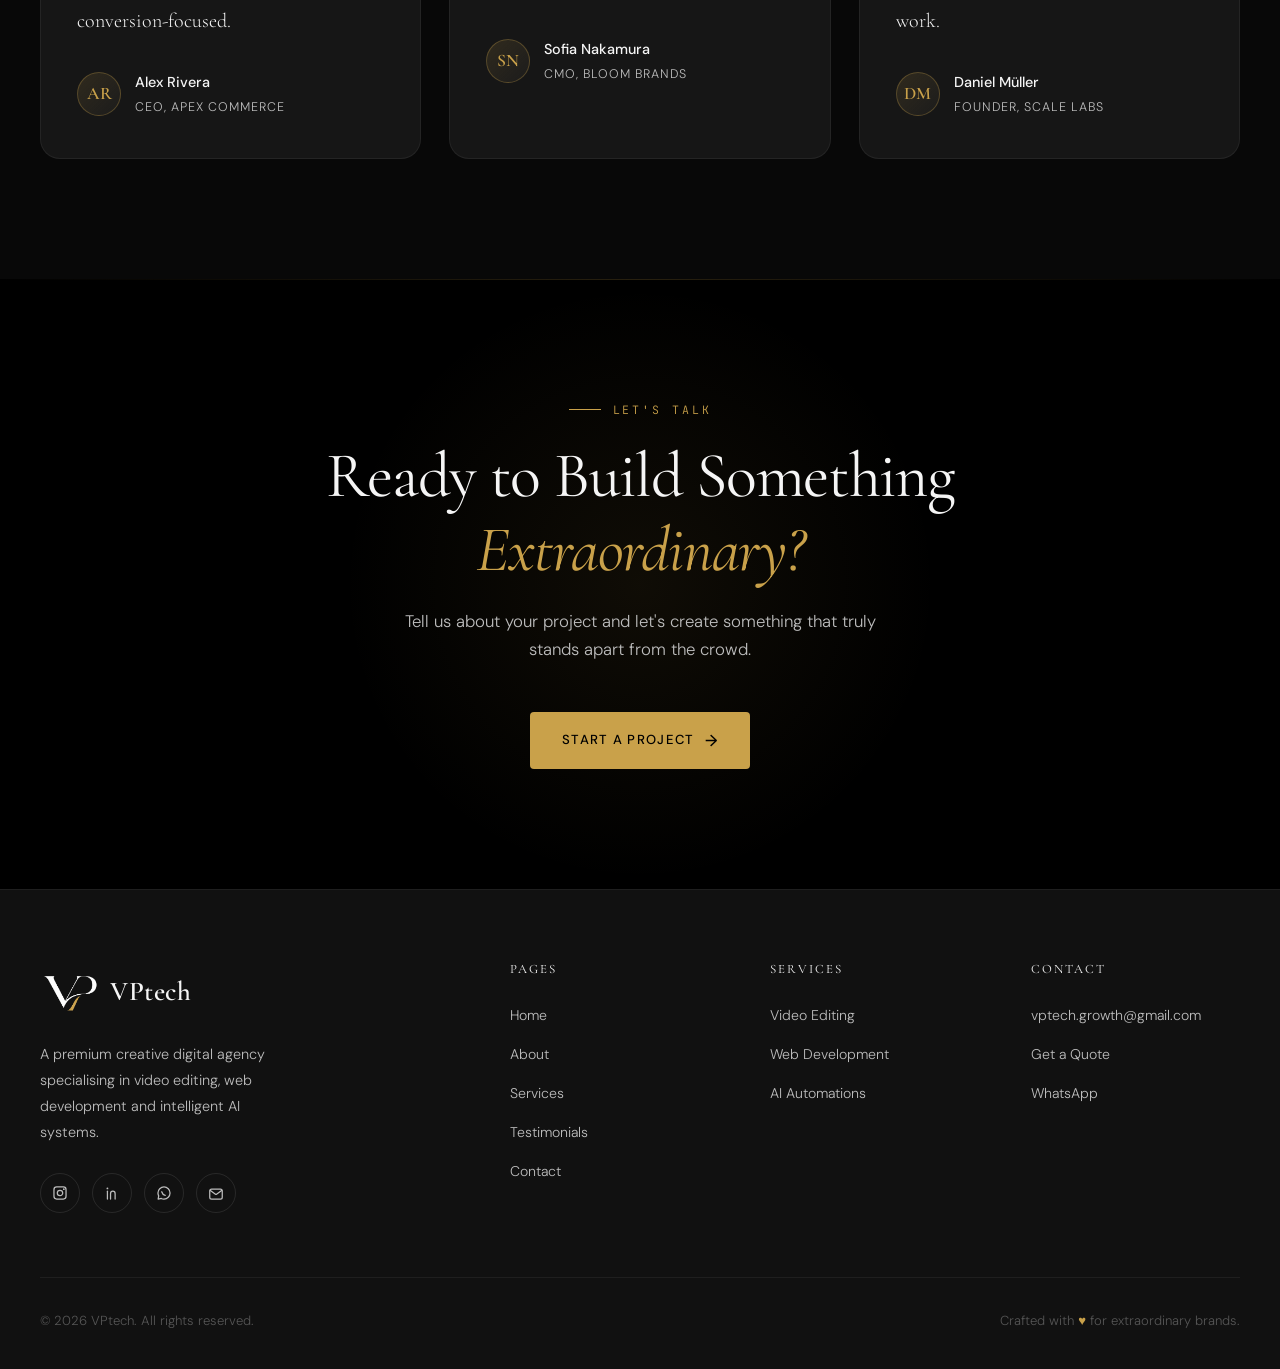
==== commit 43e0dccb: "third" ====
--- a/index.html
+++ b/index.html
@@ -49,37 +49,115 @@
     <div class="hero-orb hero-orb-1"></div>
     <div class="hero-orb hero-orb-2"></div>
     <div class="container">
-      <div class="hero-content">
-        <div class="hero-badge">
-          <span class="hero-badge-dot"></span>
-          Premium Digital Agency
-        </div>
-        <h1>
-          Building Digital<br>
-          <span class="gold-word">Experiences</span><br>
-          That <span class="gold-word">Stand Out</span>
-        </h1>
-        <p class="hero-sub">
-          We craft cinematic video content, high-performance websites and intelligent AI automations — all designed to elevate your brand above the noise.
-        </p>
-        <div class="hero-actions">
-          <a href="#services" class="btn-primary">View Services <span class="btn-arrow">→</span></a>
-          <a href="./Contact/" class="btn-outline">Contact Us <span class="btn-arrow">→</span></a>
-        </div>
-      </div>
-
-      <div class="hero-stats">
-        <div class="hero-stat-card">
-          <div class="hero-stat-num" data-target="50" data-suffix="+">0+</div>
-          <div class="hero-stat-label">Projects Done</div>
-        </div>
-        <div class="hero-stat-card">
-          <div class="hero-stat-num" data-target="40" data-suffix="+">0+</div>
-          <div class="hero-stat-label">Happy Clients</div>
-        </div>
-        <div class="hero-stat-card">
-          <div class="hero-stat-num" data-target="4.9" data-suffix="★">0★</div>
-          <div class="hero-stat-label">Avg. Rating</div>
+      <div class="hero-grid">
+        <div class="hero-content">
+          <div class="hero-badge">
+            <span class="hero-badge-dot"></span>
+            Premium Digital Agency
+          </div>
+          <h1>
+            Building Digital<br>
+            <span class="gold-word">Experiences</span><br>
+            That <span class="gold-word">Stand Out</span>
+          </h1>
+          <p class="hero-sub">
+            We craft cinematic video content, high-performance websites and intelligent AI automations — all designed to elevate your brand above the noise.
+          </p>
+          <div class="hero-actions">
+            <a href="#services" class="btn-primary">View Services <span class="btn-arrow">→</span></a>
+            <a href="./Contact/" class="btn-outline">Contact Us <span class="btn-arrow">→</span></a>
+          </div>
+        </div>
+
+        <div class="hero-visual">
+          <div class="hero-stats">
+            <div class="hero-stat-card">
+              <div class="hero-stat-num" data-target="50" data-suffix="+">0+</div>
+              <div class="hero-stat-label">Projects Done</div>
+            </div>
+            <div class="hero-stat-card">
+              <div class="hero-stat-num" data-target="40" data-suffix="+">0+</div>
+              <div class="hero-stat-label">Happy Clients</div>
+            </div>
+            <div class="hero-stat-card">
+              <div class="hero-stat-num" data-target="4.9" data-suffix="★">0★</div>
+              <div class="hero-stat-label">Avg. Rating</div>
+            </div>
+          </div>
+
+          <!-- Enhanced SVG Illustration -->
+          <div class="hero-svg-container">
+            <svg class="hero-svg" viewBox="0 0 400 300" fill="none" xmlns="http://www.w3.org/2000/svg">
+              <!-- Background geometric shapes -->
+              <defs>
+                <linearGradient id="goldGrad" x1="0%" y1="0%" x2="100%" y2="100%">
+                  <stop offset="0%" style="stop-color:#C9A14A;stop-opacity:0.1"/>
+                  <stop offset="100%" style="stop-color:#C9A14A;stop-opacity:0.3"/>
+                </linearGradient>
+                <filter id="glow">
+                  <feGaussianBlur stdDeviation="3" result="coloredBlur"/>
+                  <feMerge>
+                    <feMergeNode in="coloredBlur"/>
+                    <feMergeNode in="SourceGraphic"/>
+                  </feMerge>
+                </filter>
+              </defs>
+
+              <!-- Central hub -->
+              <circle cx="200" cy="150" r="25" fill="url(#goldGrad)" stroke="#C9A14A" stroke-width="2" filter="url(#glow)"/>
+              <circle cx="200" cy="150" r="8" fill="#C9A14A" opacity="0.8"/>
+
+              <!-- Connecting lines and nodes -->
+              <g stroke="#C9A14A" stroke-width="1.5" opacity="0.6">
+                <!-- Video editing node -->
+                <line x1="200" y1="150" x2="120" y2="80"/>
+                <circle cx="120" cy="80" r="12" fill="url(#goldGrad)" stroke="#C9A14A" stroke-width="1"/>
+                <circle cx="120" cy="80" r="4" fill="#C9A14A" opacity="0.7"/>
+
+                <!-- Web development node -->
+                <line x1="200" y1="150" x2="280" y2="80"/>
+                <circle cx="280" cy="80" r="12" fill="url(#goldGrad)" stroke="#C9A14A" stroke-width="1"/>
+                <circle cx="280" cy="80" r="4" fill="#C9A14A" opacity="0.7"/>
+
+                <!-- AI automation node -->
+                <line x1="200" y1="150" x2="120" y2="220"/>
+                <circle cx="120" cy="220" r="12" fill="url(#goldGrad)" stroke="#C9A14A" stroke-width="1"/>
+                <circle cx="120" cy="220" r="4" fill="#C9A14A" opacity="0.7"/>
+
+                <!-- Analytics node -->
+                <line x1="200" y1="150" x2="280" y2="220"/>
+                <circle cx="280" cy="220" r="12" fill="url(#goldGrad)" stroke="#C9A14A" stroke-width="1"/>
+                <circle cx="280" cy="220" r="4" fill="#C9A14A" opacity="0.7"/>
+              </g>
+
+              <!-- Service icons -->
+              <g fill="#C9A14A" opacity="0.8">
+                <!-- Video camera icon -->
+                <rect x="108" y="68" width="6" height="4" rx="1"/>
+                <circle cx="111" cy="72" r="2" fill="none" stroke="#C9A14A" stroke-width="1"/>
+                <rect x="106" y="74" width="10" height="1" rx="0.5"/>
+
+                <!-- Code brackets -->
+                <text x="275" y="85" font-family="monospace" font-size="8" fill="#C9A14A">&lt;/&gt;</text>
+
+                <!-- AI brain icon -->
+                <circle cx="120" cy="220" r="6" fill="none" stroke="#C9A14A" stroke-width="1"/>
+                <path d="M114 216 Q120 212 126 216" stroke="#C9A14A" stroke-width="1" fill="none"/>
+                <circle cx="117" cy="218" r="1" fill="#C9A14A"/>
+                <circle cx="123" cy="218" r="1" fill="#C9A14A"/>
+
+                <!-- Chart icon -->
+                <path d="M275 215 L280 215 L280 220 L285 220" stroke="#C9A14A" stroke-width="1" fill="none"/>
+                <line x1="275" y1="220" x2="285" y2="215" stroke="#C9A14A" stroke-width="1"/>
+              </g>
+
+              <!-- Floating particles -->
+              <circle cx="80" cy="60" r="2" fill="#C9A14A" opacity="0.4"/>
+              <circle cx="320" cy="40" r="1.5" fill="#C9A14A" opacity="0.3"/>
+              <circle cx="60" cy="240" r="1" fill="#C9A14A" opacity="0.5"/>
+              <circle cx="340" cy="260" r="2" fill="#C9A14A" opacity="0.4"/>
+            </svg>
+          </div>
         </div>
       </div>
     </div>
--- a/assets/css/style.css
+++ b/assets/css/style.css
@@ -46,6 +46,31 @@
   -webkit-font-smoothing: antialiased;
 }
 
+/* === Custom Scrollbar === */
+::-webkit-scrollbar {
+  width: 10px;
+}
+
+::-webkit-scrollbar-track {
+  background: var(--black);
+}
+
+::-webkit-scrollbar-thumb {
+  background: var(--gold);
+  border-radius: 5px;
+  transition: background var(--transition-fast);
+}
+
+::-webkit-scrollbar-thumb:hover {
+  background: var(--gold-light);
+}
+
+/* Firefox scrollbar */
+* {
+  scrollbar-color: var(--gold) var(--black);
+  scrollbar-width: thin;
+}
+
 img { display: block; max-width: 100%; }
 a { text-decoration: none; color: inherit; }
 ul { list-style: none; }
@@ -265,13 +290,12 @@
    HERO — HOMEPAGE
    ============================================================ */
 .hero {
-  zoom: 80%;
   min-height: 100vh;
   display: flex;
   align-items: center;
   position: relative;
   overflow: hidden;
-  padding-top: 150px;
+  padding-top: 5px;
   padding-bottom: 100px;
 }
 
@@ -356,6 +380,49 @@
   z-index: 2;
 }
 
+.hero-grid {
+  display: grid;
+  grid-template-columns: 1fr 1fr;
+  gap: 80px;
+  align-items: center;
+  min-height: 100vh;
+  padding-top: 130px;
+  padding-bottom: 100px;
+}
+
+.hero-visual {
+  position: relative;
+  z-index: 2;
+  display: flex;
+  flex-direction: column;
+  gap: 40px;
+}
+
+.hero-stats {
+  display: flex;
+  flex-direction: column;
+  gap: 20px;
+}
+
+.hero-svg-container {
+  display: flex;
+  justify-content: center;
+  align-items: center;
+  animation: fadeSlideLeft 1s 0.6s ease both;
+}
+
+.hero-svg {
+  width: 100%;
+  max-width: 400px;
+  height: auto;
+  animation: float 6s ease-in-out infinite;
+}
+
+@keyframes float {
+  0%, 100% { transform: translateY(0px); }
+  50% { transform: translateY(-10px); }
+}
+
 .hero-badge {
   display: inline-flex;
   align-items: center;
@@ -943,6 +1010,362 @@
 
 .service-hero-content { position: relative; z-index: 2; max-width: 760px; }
 
+.service-hero-grid {
+  display: grid;
+  grid-template-columns: 1fr 1fr;
+  gap: 80px;
+  align-items: center;
+  min-height: 100vh;
+  padding-top: 150px;
+  padding-bottom: 100px;
+}
+
+.service-hero-visual {
+  position: relative;
+  z-index: 2;
+  display: flex;
+  justify-content: center;
+  align-items: center;
+  animation: fadeSlideLeft 1s 0.5s ease both;
+}
+
+.dev-code-display {
+  position: relative;
+}
+
+.code-window {
+  background: rgba(17,17,17,0.9);
+  border: 1px solid rgba(201,161,74,0.2);
+  border-radius: var(--radius-lg);
+  backdrop-filter: blur(20px);
+  overflow: hidden;
+  max-width: 380px;
+}
+
+.code-header {
+  background: rgba(201,161,74,0.05);
+  border-bottom: 1px solid rgba(201,161,74,0.1);
+  padding: 12px 20px;
+  display: flex;
+  align-items: center;
+  gap: 12px;
+}
+
+.code-dots {
+  display: flex;
+  gap: 6px;
+}
+
+.dot {
+  width: 8px;
+  height: 8px;
+  border-radius: 50%;
+}
+
+.dot.red { background: #ff5f57; }
+.dot.yellow { background: #ffbd2e; }
+.dot.green { background: #28ca42; }
+
+.code-title {
+  font-family: var(--font-mono);
+  font-size: 0.75rem;
+  color: var(--gray);
+  margin: 0;
+}
+
+.code-content {
+  padding: 20px;
+  font-family: var(--font-mono);
+  font-size: 0.85rem;
+  line-height: 1.6;
+}
+
+.code-line {
+  display: block;
+  white-space: pre;
+}
+
+.code-line.indent {
+  margin-left: 20px;
+}
+
+.code-keyword { color: #c792ea; }
+.code-var { color: #eeffff; }
+.code-punct { color: #89ddff; }
+.code-prop { color: #c3e88d; }
+.code-string { color: #c3e88d; }
+.code-cursor {
+  display: inline-block;
+  width: 2px;
+  height: 1.2em;
+  background: var(--gold);
+  animation: blink 1s infinite;
+  vertical-align: text-bottom;
+  margin-left: 4px;
+}
+
+@keyframes blink {
+  0%, 50% { opacity: 1; }
+  50%, 100% { opacity: 0; }
+}
+
+.floating-tech-icons {
+  position: absolute;
+  top: -20px;
+  right: -20px;
+  display: flex;
+  flex-direction: column;
+  gap: 12px;
+}
+
+.tech-icon {
+  width: 40px;
+  height: 40px;
+  background: rgba(17,17,17,0.8);
+  border: 1px solid rgba(201,161,74,0.2);
+  border-radius: 8px;
+  display: flex;
+  align-items: center;
+  justify-content: center;
+  backdrop-filter: blur(10px);
+  animation: techFloat 4s ease-in-out infinite;
+}
+
+.tech-icon:nth-child(2) { animation-delay: 1s; }
+.tech-icon:nth-child(3) { animation-delay: 2s; }
+
+.tech-icon svg {
+  width: 20px;
+  height: 20px;
+}
+
+.ai-network-display {
+  position: relative;
+}
+
+.ai-network-display svg {
+  width: 100%;
+  max-width: 380px;
+  height: auto;
+  animation: networkPulse 4s ease-in-out infinite;
+}
+
+@keyframes networkPulse {
+  0%, 100% { opacity: 0.9; }
+  50% { opacity: 1; }
+}
+
+.data-particle {
+  animation: dataFlow 3s ease-in-out infinite;
+}
+
+.data-particle:nth-child(2) { animation-delay: 1s; }
+.data-particle:nth-child(3) { animation-delay: 2s; }
+
+@keyframes dataFlow {
+  0% { transform: translateX(-10px); opacity: 0; }
+  50% { transform: translateX(10px); opacity: 1; }
+  100% { transform: translateX(30px); opacity: 0; }
+}
+
+.ai-metrics {
+  position: absolute;
+  bottom: -20px;
+  left: 50%;
+  transform: translateX(-50%);
+  display: flex;
+  gap: 20px;
+  background: rgba(17,17,17,0.9);
+  border: 1px solid rgba(201,161,74,0.2);
+  border-radius: var(--radius);
+  padding: 16px 24px;
+  backdrop-filter: blur(20px);
+}
+
+.metric {
+  text-align: center;
+}
+
+.metric-value {
+  font-family: var(--font-display);
+  font-size: 1.5rem;
+  color: var(--gold);
+  font-weight: 600;
+}
+
+.editing-timeline-display {
+  position: relative;
+}
+
+.timeline-window {
+  background: rgba(17,17,17,0.9);
+  border: 1px solid rgba(201,161,74,0.2);
+  border-radius: var(--radius-lg);
+  backdrop-filter: blur(20px);
+  overflow: hidden;
+  max-width: 400px;
+}
+
+.timeline-header {
+  background: rgba(201,161,74,0.05);
+  border-bottom: 1px solid rgba(201,161,74,0.1);
+  padding: 12px 20px;
+  display: flex;
+  align-items: center;
+  justify-content: space-between;
+}
+
+.timeline-controls {
+  display: flex;
+  align-items: center;
+  gap: 12px;
+}
+
+.control {
+  width: 8px;
+  height: 8px;
+  border-radius: 50%;
+  background: var(--gold);
+  opacity: 0.7;
+}
+
+.control.play {
+  width: 0;
+  height: 0;
+  border-left: 6px solid var(--gold);
+  border-top: 4px solid transparent;
+  border-bottom: 4px solid transparent;
+  background: none;
+  margin-left: 2px;
+}
+
+.timeline-scrubber {
+  width: 60px;
+  height: 3px;
+  background: rgba(201,161,74,0.3);
+  border-radius: 2px;
+  position: relative;
+}
+
+.timeline-scrubber::after {
+  content: '';
+  position: absolute;
+  left: 40%;
+  top: -2px;
+  width: 8px;
+  height: 7px;
+  background: var(--gold);
+  border-radius: 1px;
+}
+
+.timeline-time {
+  font-family: var(--font-mono);
+  font-size: 0.75rem;
+  color: var(--gray);
+}
+
+.timeline-tracks {
+  padding: 20px;
+}
+
+.track {
+  display: flex;
+  align-items: center;
+  margin-bottom: 16px;
+  position: relative;
+}
+
+.track-label {
+  font-family: var(--font-mono);
+  font-size: 0.7rem;
+  color: var(--gray);
+  width: 60px;
+  text-align: right;
+  margin-right: 12px;
+  text-transform: uppercase;
+  letter-spacing: 0.1em;
+}
+
+.track-clips {
+  flex: 1;
+  height: 24px;
+  background: rgba(201,161,74,0.1);
+  border-radius: 4px;
+  position: relative;
+  overflow: hidden;
+}
+
+.clip {
+  position: absolute;
+  height: 100%;
+  border-radius: 2px;
+  top: 0;
+}
+
+.clip.primary { background: linear-gradient(90deg, #C9A14A, #e0ba6b); }
+.clip.secondary { background: rgba(201,161,74,0.6); }
+.clip.transition { background: linear-gradient(90deg, #C9A14A, rgba(201,161,74,0.4)); }
+.clip.audio-primary { background: #4CAF50; }
+.clip.audio-secondary { background: rgba(76,175,80,0.6); }
+.clip.effect { background: #2196F3; }
+
+.timeline-playhead {
+  position: absolute;
+  top: 32px;
+  left: 50%;
+  bottom: 32px;
+  width: 2px;
+  background: var(--gold);
+  animation: playheadMove 3s ease-in-out infinite;
+}
+
+@keyframes playheadMove {
+  0%, 100% { left: 30%; }
+  50% { left: 70%; }
+}
+
+.editing-stats {
+  position: absolute;
+  bottom: -20px;
+  left: 50%;
+  transform: translateX(-50%);
+  display: flex;
+  gap: 16px;
+  background: rgba(17,17,17,0.9);
+  border: 1px solid rgba(201,161,74,0.2);
+  border-radius: var(--radius);
+  padding: 16px 20px;
+  backdrop-filter: blur(20px);
+}
+
+.stat-item {
+  display: flex;
+  align-items: center;
+  gap: 8px;
+}
+
+.stat-icon {
+  font-size: 1.2rem;
+}
+
+.stat-text {
+  text-align: left;
+}
+
+.stat-value {
+  font-family: var(--font-display);
+  font-size: 1.1rem;
+  color: var(--gold);
+  font-weight: 600;
+}
+
+.stat-desc {
+  font-size: 0.7rem;
+  color: var(--gray);
+  text-transform: uppercase;
+  letter-spacing: 0.05em;
+}
+
 .service-hero h1 {
   font-size: clamp(2.8rem, 6vw, 5.5rem);
   font-weight: 300;
@@ -1094,12 +1517,11 @@
    CONTACT PAGE
    ============================================================ */
 .contact-hero {
-  zoom: 80%;
   min-height: 100vh;
   display: flex;
   align-items: center;
   padding-top: 100px;
-  padding-bottom: 100px;;
+  padding-bottom: 100px;
   background: var(--black);
   position: relative;
   overflow: hidden;
@@ -1389,8 +1811,18 @@
 /* ============================================================
    RESPONSIVE
    ============================================================ */
+@media (min-width: 1100px) {
+  .hero{
+    zoom: 80%;
+  }
+}
+
 @media (max-width: 1100px) {
+  .hero-grid { grid-template-columns: 1fr; gap: 60px; }
+  .hero-visual { display: none; }
   .hero-stats { display: none; }
+  .service-hero-grid { grid-template-columns: 1fr; gap: 60px; }
+  .service-hero-visual { display: none; }
   .about-grid { grid-template-columns: 1fr; gap: 60px; }
   .about-visual { display: none; }
   .footer-grid { grid-template-columns: 1fr 1fr; }
@@ -1409,18 +1841,288 @@
   .solutions-grid { grid-template-columns: 1fr; }
   .contact-hero-grid { grid-template-columns: 1fr; }
   .contact-visual { display: none; }
+  
+  /* Better hero sizing on tablets */
+  .hero { padding-top: 100px; padding-bottom: 80px; }
+  .hero h1 { font-size: clamp(2.4rem, 6vw, 4.8rem); }
+  .hero-badge { margin-bottom: 24px; }
+  .hero-sub { margin-bottom: 32px; }
+}
+
+@media (max-width: 768px) {
+  :root { --section-pad: 70px; }
+  .container { padding: 0 20px; }
+  
+  /* Navbar fixes */
+  .nav-inner { padding: 0 20px; }
+  .nav-logo { width: 50px; height: 50px; font-size: 1.3rem; }
+  
+  /* Hero improvements */
+  .hero { padding-top: 80px; padding-bottom: 60px; }
+  .hero-grid { padding-top: 80px; padding-bottom: 60px; min-height: auto; }
+  .hero h1 { font-size: clamp(2rem, 5vw, 3.8rem); margin-bottom: 20px; }
+  .hero-badge { font-size: 0.65rem; padding: 6px 12px; }
+  .hero-sub { font-size: 0.95rem; margin-bottom: 28px; }
+  .hero-actions { gap: 12px; }
+  
+  /* Button sizing on mobile */
+  .btn-primary, .btn-outline {
+    font-size: 0.75rem;
+    padding: 12px 24px;
+  }
+  
+  /* Service cards */
+  .services-grid { gap: 20px; }
+  .service-card { padding: 32px 24px; }
+  
+  /* About section */
+  .about-stats { gap: 16px; }
+  .stat-item .num { font-size: 1.8rem; }
+  
+  /* Testimonials */
+  .testi-card { padding: 28px 20px; }
+  .testi-quote { font-size: 1.05rem; }
+  
+  /* Footer */
+  .footer { padding: 48px 0 24px; }
+  .footer-grid { gap: 32px; }
+  
+  /* Contact form */
+  .contact-form-card { padding: 28px 20px; }
+  .form-row { gap: 16px; }
+  
+  /* Projects */
+  .projects-grid { gap: 16px; }
+  .project-thumb { height: 180px; }
+  
+  /* Social cards */
+  .social-cards { gap: 16px; }
+  .social-card { padding: 24px 20px; }
 }
 
 @media (max-width: 600px) {
   :root { --section-pad: 60px; }
   .container { padding: 0 18px; }
-  .hero h1 { font-size: 2.6rem; }
-  .hero-actions { flex-direction: column; align-items: flex-start; }
-  .form-row { grid-template-columns: 1fr; }
-  .footer-grid { grid-template-columns: 1fr; }
-  .projects-grid { grid-template-columns: 1fr; }
-  .social-cards { grid-template-columns: 1fr 1fr; }
-  .about-stats { grid-template-columns: 1fr 1fr; }
-  .footer-bottom { flex-direction: column; gap: 12px; text-align: center; }
-  .contact-form-card { padding: 32px 24px; }
-}
+  
+  /* Navbar mobile */
+  .nav-inner { padding: 0 16px; }
+  .nav-logo { width: 45px; height: 45px; font-size: 1.2rem; }
+  
+  /* Logo width fix */
+  .logo-vp { width: 100%; height: auto; }
+  
+  /* Hero section */
+  .hero { padding-top: 70px; padding-bottom: 50px; }
+  .hero-grid { 
+    padding-top: 60px;
+    padding-bottom: 40px;
+    min-height: auto;
+    gap: 40px;
+  }
+  
+  .hero h1 {
+    font-size: clamp(1.8rem, 5vw, 3rem);
+    line-height: 1.2;
+    margin-bottom: 16px;
+  }
+  
+  .hero-badge {
+    font-size: 0.6rem;
+    padding: 5px 10px;
+    margin-bottom: 16px;
+  }
+  
+  .hero-sub {
+    font-size: 0.9rem;
+    margin-bottom: 24px;
+    line-height: 1.7;
+  }
+  
+  .hero-actions {
+    flex-direction: column;
+    align-items: stretch;
+    gap: 10px;
+  }
+  
+  .btn-primary, .btn-outline {
+    width: 100%;
+    justify-content: center;
+    font-size: 0.7rem;
+    padding: 12px 20px;
+  }
+  
+  /* Service cards mobile */
+  .services-grid { gap: 16px; }
+  .service-card {
+    padding: 24px 18px;
+    border-radius: 8px;
+  }
+  
+  .card-icon {
+    width: 36px;
+    height: 36px;
+    font-size: 0.85rem;
+  }
+  
+  .service-card h3 {
+    font-size: 1.4rem;
+    margin-bottom: 12px;
+  }
+  
+  .service-card p {
+    font-size: 0.85rem;
+    margin-bottom: 24px;
+  }
+  
+  /* About section */
+  .about-stats { grid-template-columns: 1fr 1fr; gap: 12px; }
+  .stat-item { border-top: none; padding-top: 0; }
+  .stat-item .num { font-size: 1.6rem; }
+  .stat-item .lbl { font-size: 0.7rem; }
+  
+  /* Testimonials mobile */
+  .testimonials-track { gap: 16px; }
+  .testi-card { padding: 24px 18px; }
+  .testi-quote {
+    font-size: 0.95rem;
+    margin-bottom: 20px;
+  }
+  .testi-quote::before { font-size: 2rem; vertical-align: -0.8rem; }
+  
+  /* Contact form improvements */
+  .contact-hero { padding-top: 70px; padding-bottom: 50px; }
+  .contact-hero-grid { gap: 40px; }
+  .contact-form-card {
+    padding: 24px 18px;
+    border-radius: 8px;
+  }
+  
+  .contact-form-card h3 {
+    font-size: 1.4rem;
+    margin-bottom: 6px;
+  }
+  
+  .contact-form-card .form-sub {
+    font-size: 0.85rem;
+    margin-bottom: 28px;
+  }
+  
+  .form-row { grid-template-columns: 1fr; gap: 16px; }
+  .form-group { margin-bottom: 18px; }
+  .form-group label { font-size: 0.7rem; margin-bottom: 8px; }
+  .form-group input,
+  .form-group select,
+  .form-group textarea {
+    padding: 12px 14px;
+    font-size: 0.9rem;
+    border-radius: 6px;
+  }
+  
+  /* Footer mobile */
+  .footer { padding: 40px 0 20px; }
+  .footer-grid { grid-template-columns: 1fr; gap: 24px; }
+  .footer-col h4 { font-size: 0.75rem; margin-bottom: 16px; }
+  .footer-col ul { gap: 10px; }
+  
+  .footer-bottom {
+    flex-direction: column;
+    gap: 12px;
+    text-align: center;
+  }
+  
+  .footer-bottom p { font-size: 0.75rem; }
+  
+  /* Projects grid */
+  .projects-grid { grid-template-columns: 1fr; gap: 16px; }
+  .project-thumb { height: 160px; }
+  .project-info { padding: 18px 20px; }
+  .project-info h3 { font-size: 1.05rem; }
+  .project-info p { font-size: 0.8rem; }
+  
+  /* Social cards */
+  .social-cards { grid-template-columns: 1fr; gap: 12px; }
+  .social-card { padding: 20px 16px; }
+  .social-card-icon { font-size: 1.6rem; }
+  .social-card h4 { font-size: 0.9rem; }
+  .social-card p { font-size: 0.75rem; }
+  
+  /* Solutions grid */
+  .solutions-grid { gap: 16px; }
+  .solution-card {
+    padding: 28px 20px;
+    gap: 16px;
+    flex-direction: column;
+    align-items: flex-start;
+  }
+  
+  .solution-icon {
+    width: 48px;
+    height: 48px;
+    font-size: 1.8rem;
+  }
+  
+  .solution-card h3 { font-size: 1.2rem; }
+  .solution-card p { font-size: 0.85rem; }
+  
+  /* Contact info */
+  .contact-info-items { gap: 16px; }
+  .contact-info-icon { width: 40px; height: 40px; }
+  
+  /* Service hero pages */
+  .service-hero { padding-top: 80px; }
+  .service-hero-grid { min-height: auto; gap: 40px; padding-top: 60px; padding-bottom: 40px; }
+  .service-hero h1 { font-size: clamp(1.8rem, 5vw, 3rem); }
+  .service-hero p { font-size: 0.95rem; }
+  
+  /* Code window */
+  .code-window { max-width: 100%; }
+  .code-content { font-size: 0.75rem; padding: 14px; }
+  
+  /* AI metrics */
+  .ai-metrics { flex-direction: column; gap: 12px; }
+  .metric-value { font-size: 1.2rem; }
+}
+
+@media (max-width: 480px) {
+  :root { --section-pad: 50px; }
+  .container { padding: 0 15px; }
+  
+  /* Navbar ultra mobile */
+  .nav-inner { padding: 0 12px; }
+  .nav-logo { width: 40px; height: 40px; font-size: 1rem; }
+  
+  /* Hero ultra mobile */
+  .hero { zoom: 120%; padding-top: 5px; padding-bottom: 40px; }
+  .hero-grid { padding-top: 50px; padding-bottom: 30px; gap: 30px; }
+  
+  .hero h1 {
+    font-size: clamp(1.7rem, 4.7vw, 2.7rem);
+    margin-bottom: 12px;
+  }
+  
+  .hero-badge { margin-bottom: 12px; }
+  .hero-sub { font-size: 0.7rem; margin-bottom: 20px; }
+  
+  .btn-primary, .btn-outline {
+    font-size: 0.65rem;
+    padding: 10px 16px;
+  }
+  
+  /* Service cards ultra mobile */
+  .service-card { padding: 20px 14px; }
+  .card-icon { width: 32px; height: 32px; }
+  .service-card h3 { font-size: 1.2rem; }
+  .service-card p { font-size: 0.8rem; }
+  
+  /* Testimonials ultra mobile */
+  .testi-card { padding: 18px 14px; }
+  .testi-quote { font-size: 0.85rem; margin-bottom: 16px; }
+  
+  /* Contact form ultra mobile */
+  .contact-form-card { padding: 18px 14px; }
+  .contact-form-card h3 { font-size: 1.2rem; }
+  
+  /* Footer ultra mobile */
+  .footer { padding: 30px 0 15px; }
+  .footer-col h4 { font-size: 0.7rem; }
+}
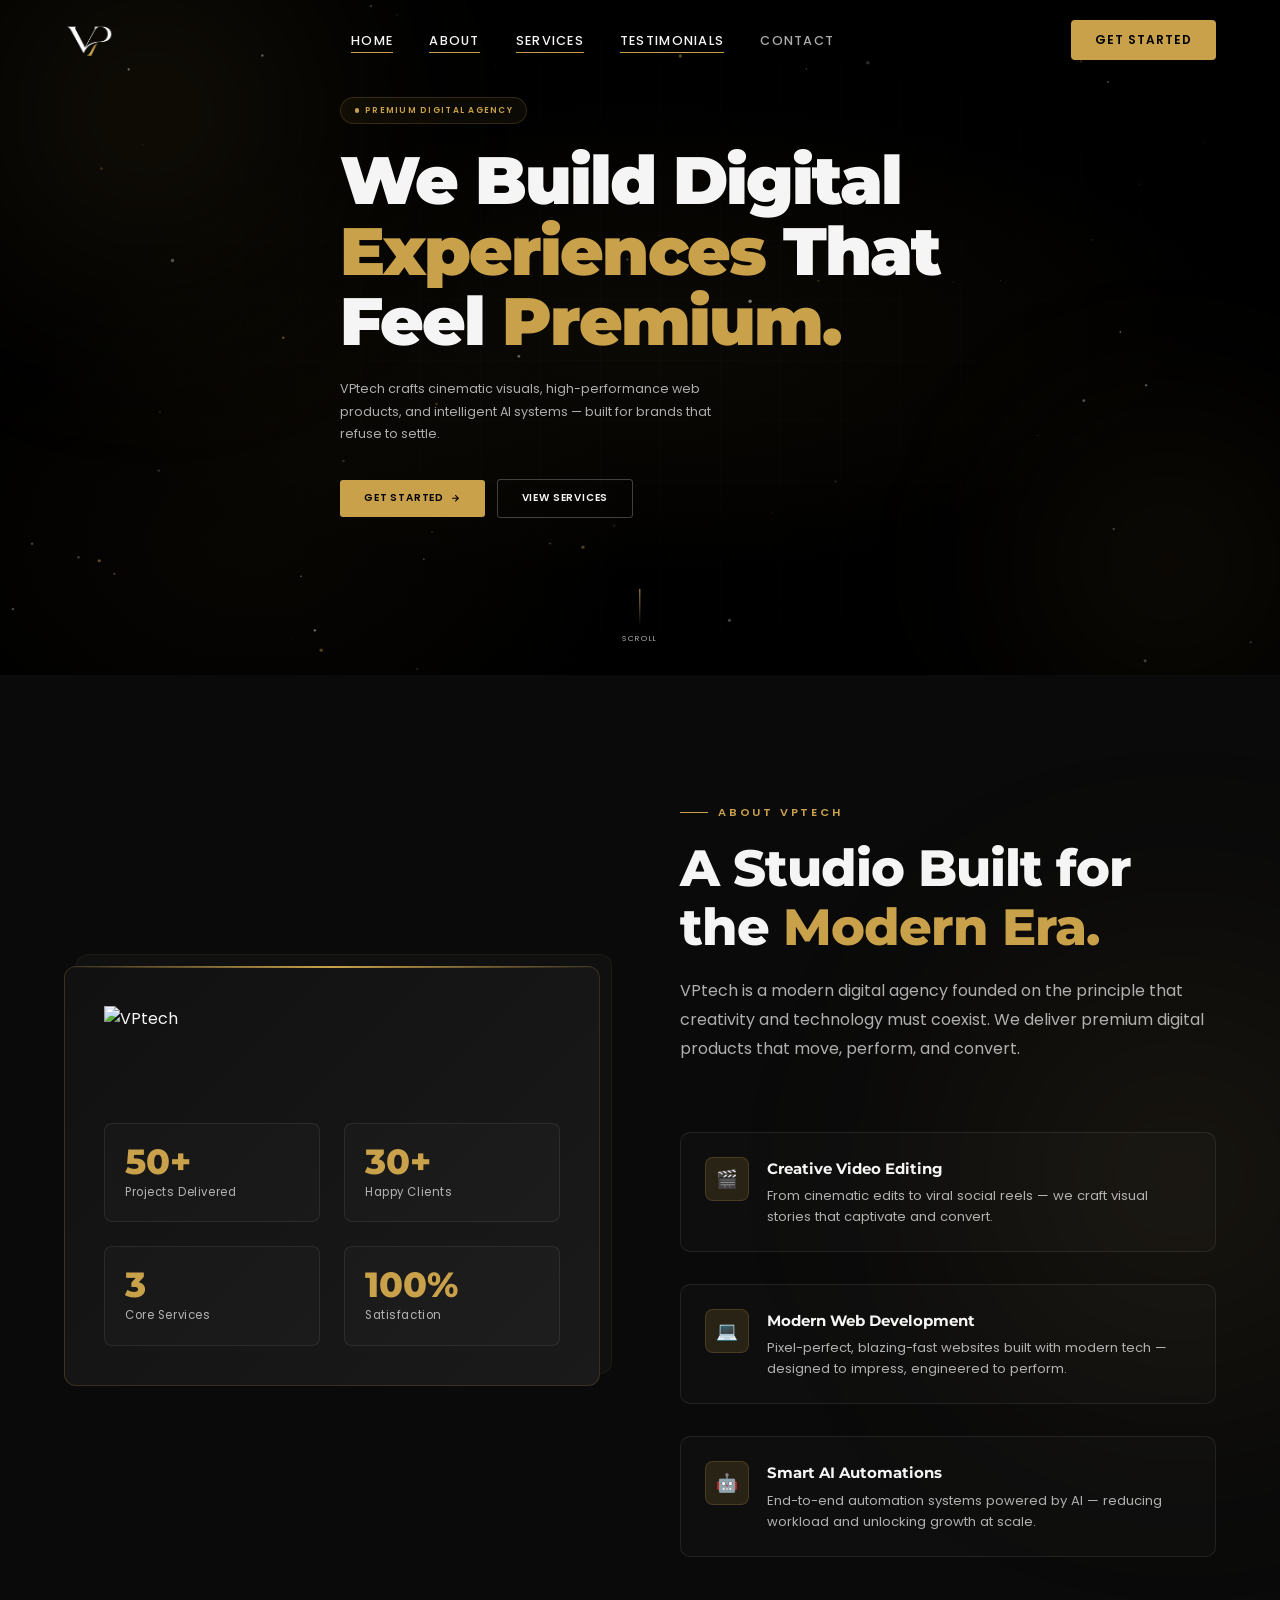
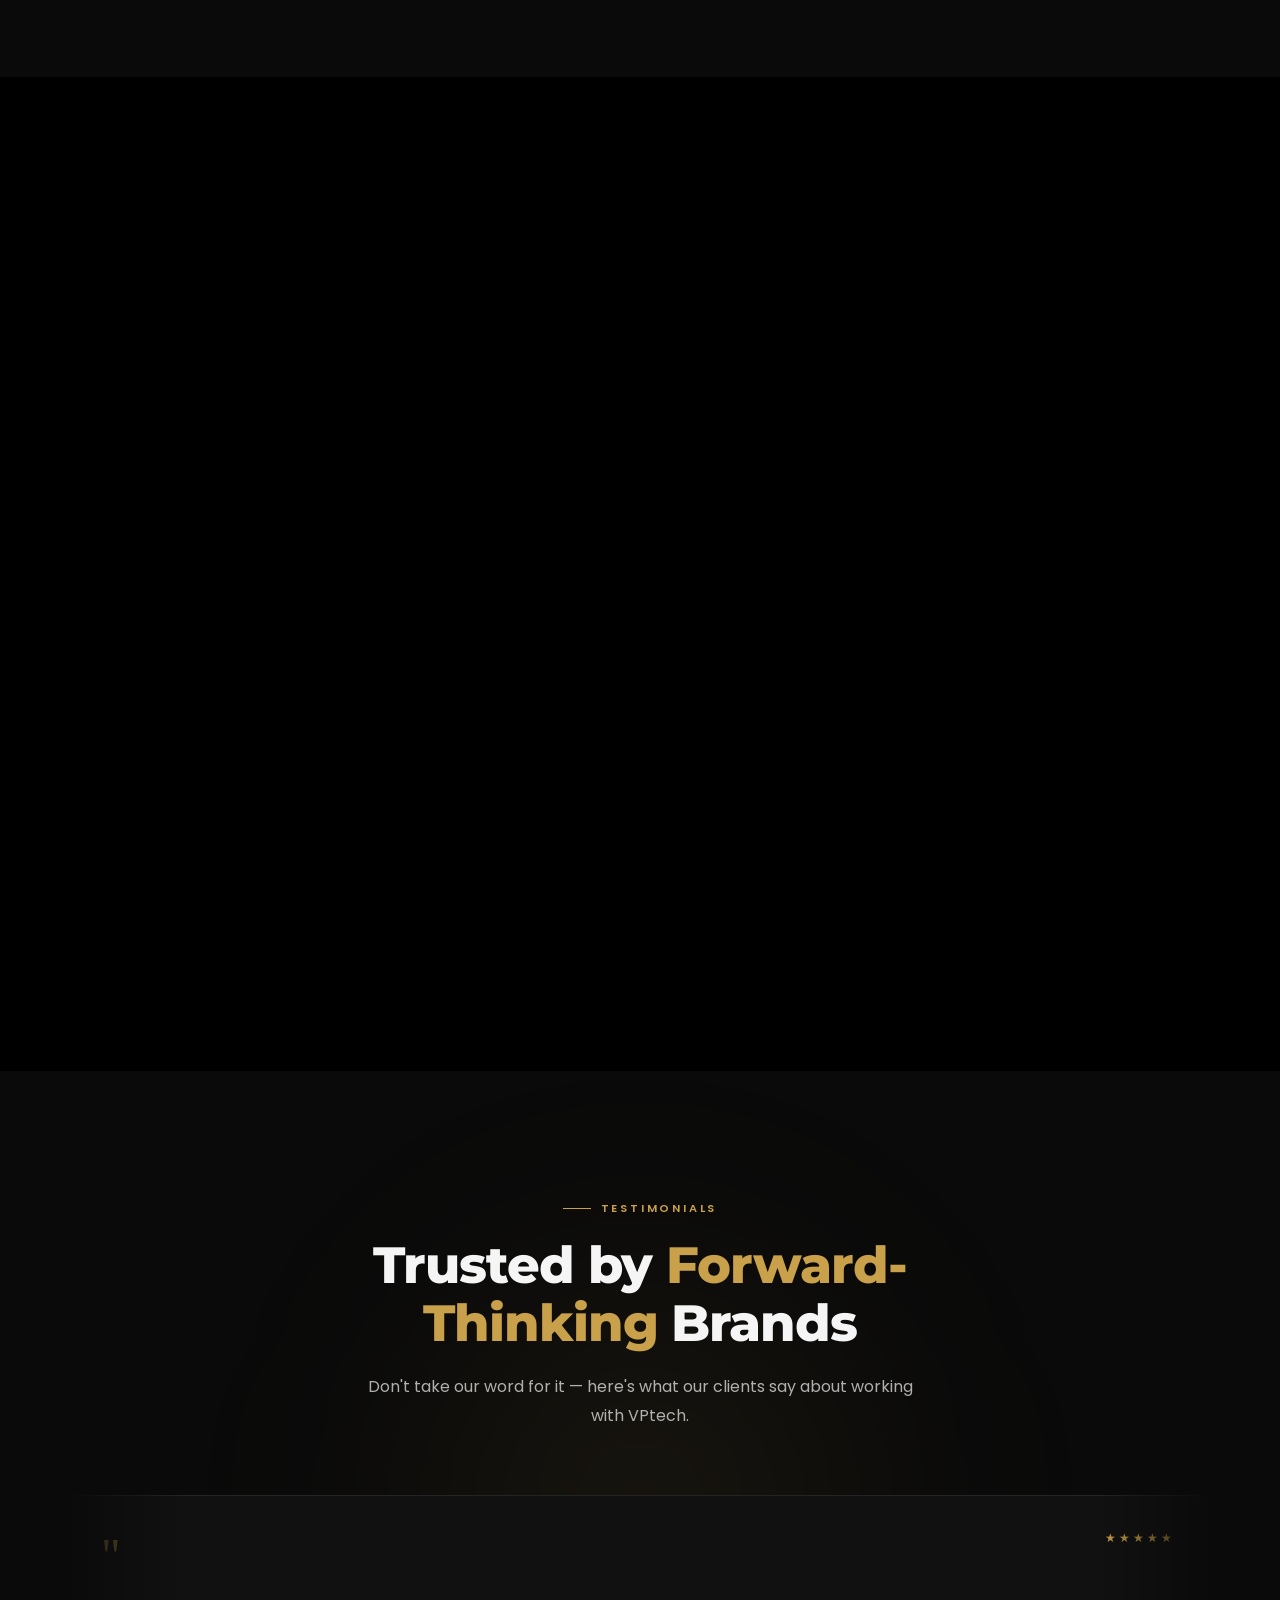
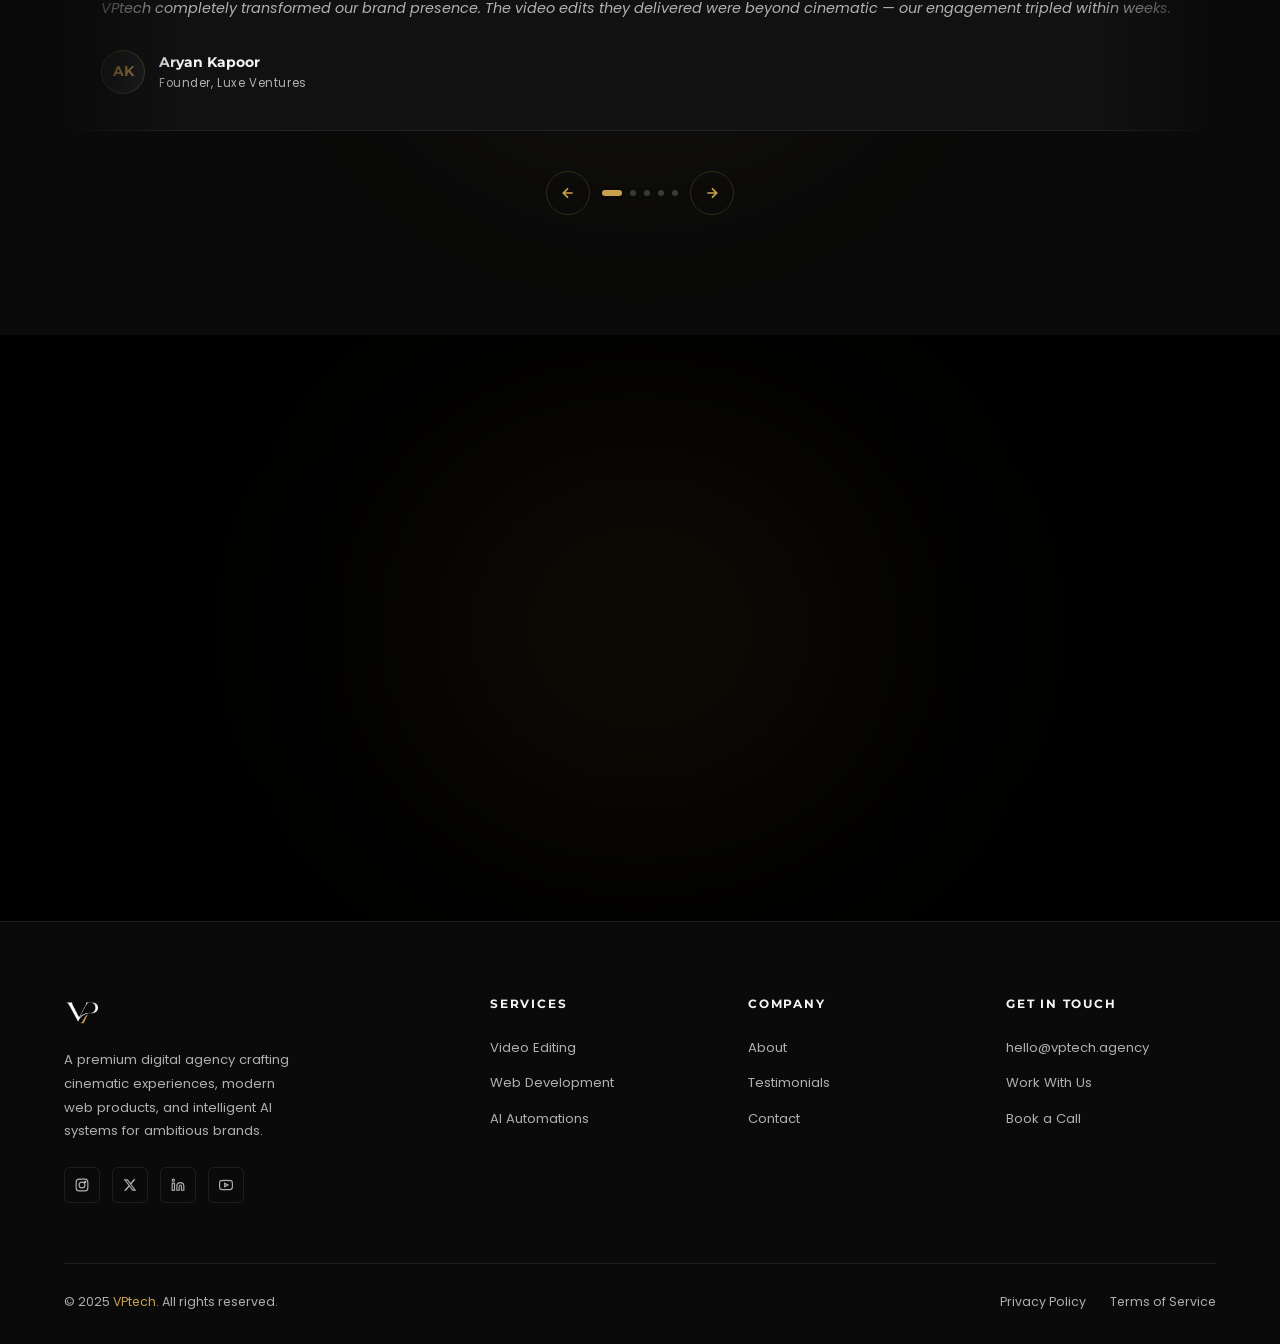
==== commit 04216293: "2" ====
--- a/index.html
+++ b/index.html
@@ -3,423 +3,439 @@
 <head>
   <meta charset="UTF-8" />
   <meta name="viewport" content="width=device-width, initial-scale=1.0" />
-  <title>VPtech — Digital Agency</title>
-  <meta name="description" content="VPtech is a creative digital agency specialising in video editing, web development, and AI automations." />
-  <link rel="icon" type="image/png" href="./assets/images/logo0.png">   
+  <title>VPtech — Premium Digital Agency</title>
+  <meta name="description" content="VPtech is a premium digital agency specialising in cinematic video editing, modern web development, and smart AI automations." />
+  <link rel="stylesheet" href="assets/css/style.css" />
   <link rel="preconnect" href="https://fonts.googleapis.com" />
   <link rel="preconnect" href="https://fonts.gstatic.com" crossorigin />
-  <link href="https://fonts.googleapis.com/css2?family=Cormorant+Garamond:ital,wght@0,300;0,400;0,600;1,300;1,400&family=DM+Sans:wght@300;400;500&family=JetBrains+Mono:wght@400&display=swap" rel="stylesheet" />
-  <link rel="stylesheet" href="./assets/css/style.css" />
 </head>
 <body>
 
-  <!-- ============ NAVBAR ============ -->
-  <nav class="navbar" id="navbar">
-    <div class="nav-inner">
-      <a href="./" class="nav-logo">
-        <img class="logo-vp" src="./assets/images/logo.png" alt="VPtech Logo">
-      </a>
-      <ul class="nav-links">
-        <li><a href="./" class="active">Home</a></li>
-        <li><a href="#about">About</a></li>
-        <li><a href="#services">Services</a></li>
-        <li><a href="#testimonials">Testimonials</a></li>
-        <li><a href="./Contact/">Contact</a></li>
-      </ul>
-      <a href="./Contact/" class="nav-cta">Get Started</a>
-      <button class="nav-hamburger" aria-label="Menu">
-        <span></span><span></span><span></span>
+<!-- ░░ Particle Canvas ░░ -->
+<canvas id="particles-canvas"></canvas>
+
+<!-- ══════════════════════════════════════
+     NAVBAR
+══════════════════════════════════════ -->
+<nav class="navbar">
+  <div class="container nav-inner">
+    <a href="./" class="nav-logo">
+      <img src="./assets/images/logo.png" alt="VPtech" />
+    </a>
+
+    <ul class="nav-links">
+      <li><a href="./" class="nav-link active">Home</a></li>
+      <li><a href="#about" class="nav-link">About</a></li>
+      <li><a href="#services" class="nav-link">Services</a></li>
+      <li><a href="#testimonials" class="nav-link">Testimonials</a></li>
+      <li><a href="./Contact/" class="nav-link">Contact</a></li>
+    </ul>
+
+    <a href="./Contact/" class="btn btn-primary nav-cta">Get Started</a>
+
+    <button class="hamburger" aria-label="Toggle menu">
+      <span></span><span></span><span></span>
+    </button>
+  </div>
+</nav>
+
+<!-- Mobile Nav -->
+<div class="mobile-nav">
+  <a href="./" class="mobile-nav-link">Home</a>
+  <a href="#about" class="mobile-nav-link">About</a>
+  <a href="#services" class="mobile-nav-link">Services</a>
+  <a href="#testimonials" class="mobile-nav-link">Testimonials</a>
+  <a href="./Contact/" class="mobile-nav-link">Contact</a>
+</div>
+
+<!-- ══════════════════════════════════════
+     HERO
+══════════════════════════════════════ -->
+<section class="hero">
+  <div class="hero-bg">
+    <div class="hero-bg-gradient"></div>
+    <div class="hero-grid"></div>
+    <!-- Glow blobs -->
+    <div class="bg-glow bg-glow-gold" style="width:700px;height:700px;top:-200px;left:-150px;"></div>
+    <div class="bg-glow bg-glow-gold" style="width:500px;height:500px;bottom:-100px;right:-100px;"></div>
+  </div>
+
+  <div class="container" style="position:relative;z-index:1;">
+    <div class="hero-content">
+      <div class="hero-badge">
+        <span class="hero-badge-dot"></span>
+        Premium Digital Agency
+      </div>
+
+      <h1 class="hero-title">
+        We Build Digital<br>
+        <span class="gold-word">Experiences</span> That <br>
+        Feel <span class="gold-word">Premium.</span>
+      </h1>
+
+      <p class="hero-desc">
+        VPtech crafts cinematic visuals, high-performance web products, and intelligent AI systems — built for brands that refuse to settle.
+      </p>
+
+      <div class="hero-actions">
+        <a href="./Contact/" class="btn btn-primary">
+          Get Started
+          <svg width="14" height="14" viewBox="0 0 24 24" fill="none" stroke="currentColor" stroke-width="2.5"><path d="M5 12h14M12 5l7 7-7 7"/></svg>
+        </a>
+        <a href="./#services" class="btn btn-outline">View Services</a>
+      </div>
+    </div>
+  </div>
+
+  <!-- Scroll indicator -->
+  <div class="hero-scroll">
+    <div class="hero-scroll-line"></div>
+    <span class="hero-scroll-text">Scroll</span>
+  </div>
+</section>
+
+<!-- ══════════════════════════════════════
+     ABOUT
+══════════════════════════════════════ -->
+<section id="about" class="section about">
+  <!-- Glow -->
+  <div class="bg-glow bg-glow-gold" style="width:600px;height:600px;top:50%;right:-200px;transform:translateY(-50%);"></div>
+
+  <div class="container">
+    <div class="about-grid">
+
+      <!-- Visual Card -->
+      <div class="about-visual reveal">
+        <div class="about-card-stack">
+          <div class="about-card-bg"></div>
+          <div class="about-card-bg"></div>
+          <div class="about-card-inner">
+            <div class="about-logo-display">
+              <img src="assets/images/logo.svg" alt="VPtech" />
+            </div>
+
+            <div class="about-stat-grid">
+              <div class="about-stat">
+                <div class="about-stat-num">50+</div>
+                <div class="about-stat-label">Projects Delivered</div>
+              </div>
+              <div class="about-stat">
+                <div class="about-stat-num">30+</div>
+                <div class="about-stat-label">Happy Clients</div>
+              </div>
+              <div class="about-stat">
+                <div class="about-stat-num">3</div>
+                <div class="about-stat-label">Core Services</div>
+              </div>
+              <div class="about-stat">
+                <div class="about-stat-num">100%</div>
+                <div class="about-stat-label">Satisfaction</div>
+              </div>
+            </div>
+          </div>
+        </div>
+      </div>
+
+      <!-- Content -->
+      <div class="about-content">
+        <div class="reveal">
+          <div class="section-label">About VPtech</div>
+          <h2 class="section-title">
+            A Studio Built for<br>
+            the <span>Modern Era.</span>
+          </h2>
+          <p class="section-subtitle" style="margin-bottom:36px;">
+            VPtech is a modern digital agency founded on the principle that creativity and technology must coexist. We deliver premium digital products that move, perform, and convert.
+          </p>
+        </div>
+
+        <div class="about-feature reveal reveal-delay-1">
+          <div class="about-icon">🎬</div>
+          <div class="about-feature-text">
+            <h4>Creative Video Editing</h4>
+            <p>From cinematic edits to viral social reels — we craft visual stories that captivate and convert.</p>
+          </div>
+        </div>
+
+        <div class="about-feature reveal reveal-delay-2">
+          <div class="about-icon">💻</div>
+          <div class="about-feature-text">
+            <h4>Modern Web Development</h4>
+            <p>Pixel-perfect, blazing-fast websites built with modern tech — designed to impress, engineered to perform.</p>
+          </div>
+        </div>
+
+        <div class="about-feature reveal reveal-delay-3">
+          <div class="about-icon">🤖</div>
+          <div class="about-feature-text">
+            <h4>Smart AI Automations</h4>
+            <p>End-to-end automation systems powered by AI — reducing workload and unlocking growth at scale.</p>
+          </div>
+        </div>
+      </div>
+    </div>
+  </div>
+</section>
+
+<!-- ══════════════════════════════════════
+     SERVICES
+══════════════════════════════════════ -->
+<section id="services" class="section services">
+  <div class="container">
+    <div class="services-header reveal">
+      <div class="section-label">What We Do</div>
+      <h2 class="section-title">Services Built to<br><span>Elevate</span> Your Brand</h2>
+      <p class="section-subtitle">Three pillars. One unified vision — to make your brand undeniable.</p>
+    </div>
+
+    <div class="services-grid">
+      <!-- Video Editing -->
+      <div class="service-card reveal reveal-delay-1">
+        <div class="service-num">01</div>
+        <div class="service-icon-wrap">🎬</div>
+        <h3 class="service-title">Video Editing</h3>
+        <p class="service-desc">Cinematic post-production that transforms raw footage into compelling narratives. Every frame is crafted with purpose.</p>
+        <div class="service-tags">
+          <span class="service-tag">Cinematic Edits</span>
+          <span class="service-tag">Reels</span>
+          <span class="service-tag">Commercials</span>
+          <span class="service-tag">Motion</span>
+        </div>
+        <a href="./Editing/" class="service-link">
+          Learn More
+          <svg width="14" height="14" viewBox="0 0 24 24" fill="none" stroke="currentColor" stroke-width="2.5"><path d="M5 12h14M12 5l7 7-7 7"/></svg>
+        </a>
+      </div>
+
+      <!-- Web Development -->
+      <div class="service-card reveal reveal-delay-2">
+        <div class="service-num">02</div>
+        <div class="service-icon-wrap">💻</div>
+        <h3 class="service-title">Web Development</h3>
+        <p class="service-desc">Modern, responsive websites engineered for performance and designed for conversion. We build digital experiences that last.</p>
+        <div class="service-tags">
+          <span class="service-tag">Responsive Design</span>
+          <span class="service-tag">Modern UI/UX</span>
+          <span class="service-tag">Fast Performance</span>
+        </div>
+        <a href="./Development/" class="service-link">
+          Learn More
+          <svg width="14" height="14" viewBox="0 0 24 24" fill="none" stroke="currentColor" stroke-width="2.5"><path d="M5 12h14M12 5l7 7-7 7"/></svg>
+        </a>
+      </div>
+
+      <!-- AI Automations -->
+      <div class="service-card reveal reveal-delay-3">
+        <div class="service-num">03</div>
+        <div class="service-icon-wrap">🤖</div>
+        <h3 class="service-title">AI Automations</h3>
+        <p class="service-desc">Intelligent automation systems that handle your workflows, integrate with your tools, and scale with your business.</p>
+        <div class="service-tags">
+          <span class="service-tag">Workflow Automation</span>
+          <span class="service-tag">AI Integration</span>
+          <span class="service-tag">Business Systems</span>
+        </div>
+        <a href="./Automations/" class="service-link">
+          Learn More
+          <svg width="14" height="14" viewBox="0 0 24 24" fill="none" stroke="currentColor" stroke-width="2.5"><path d="M5 12h14M12 5l7 7-7 7"/></svg>
+        </a>
+      </div>
+    </div>
+  </div>
+</section>
+
+<!-- ══════════════════════════════════════
+     TESTIMONIALS
+══════════════════════════════════════ -->
+<section id="testimonials" class="section testimonials">
+  <div class="bg-glow bg-glow-gold" style="width:600px;height:600px;top:50%;left:50%;transform:translate(-50%,-50%);"></div>
+
+  <div class="container">
+    <div class="testimonials-header reveal">
+      <div class="section-label">Testimonials</div>
+      <h2 class="section-title">Trusted by <span>Forward-Thinking</span> Brands</h2>
+      <p class="section-subtitle">Don't take our word for it — here's what our clients say about working with VPtech.</p>
+    </div>
+
+    <div class="testimonials-track-wrap reveal">
+      <div class="testimonials-track">
+        <!-- Card 1 -->
+        <div class="testimonial-card">
+          <div class="testimonial-stars">★★★★★</div>
+          <div class="testimonial-quote">"</div>
+          <p class="testimonial-text">VPtech completely transformed our brand presence. The video edits they delivered were beyond cinematic — our engagement tripled within weeks.</p>
+          <div class="testimonial-author">
+            <div class="testimonial-avatar">AK</div>
+            <div>
+              <div class="testimonial-name">Aryan Kapoor</div>
+              <div class="testimonial-role">Founder, Luxe Ventures</div>
+            </div>
+          </div>
+        </div>
+        <!-- Card 2 -->
+        <div class="testimonial-card">
+          <div class="testimonial-stars">★★★★★</div>
+          <div class="testimonial-quote">"</div>
+          <p class="testimonial-text">Our new website built by VPtech is a masterpiece. Clean, fast, and incredibly premium. We've had more conversions in one month than all of last year.</p>
+          <div class="testimonial-author">
+            <div class="testimonial-avatar">SM</div>
+            <div>
+              <div class="testimonial-name">Sofia Marchetti</div>
+              <div class="testimonial-role">CMO, NovaBrand</div>
+            </div>
+          </div>
+        </div>
+        <!-- Card 3 -->
+        <div class="testimonial-card">
+          <div class="testimonial-stars">★★★★★</div>
+          <div class="testimonial-quote">"</div>
+          <p class="testimonial-text">The AI automation system VPtech built saved us 40+ hours per week. It's like having an entire operations team that never sleeps.</p>
+          <div class="testimonial-author">
+            <div class="testimonial-avatar">RN</div>
+            <div>
+              <div class="testimonial-name">Rajan Nair</div>
+              <div class="testimonial-role">CEO, ScaleOps</div>
+            </div>
+          </div>
+        </div>
+        <!-- Card 4 -->
+        <div class="testimonial-card">
+          <div class="testimonial-stars">★★★★★</div>
+          <div class="testimonial-quote">"</div>
+          <p class="testimonial-text">Working with VPtech is a completely different experience. They don't just deliver work — they deliver results. Premium quality, every single time.</p>
+          <div class="testimonial-author">
+            <div class="testimonial-avatar">JP</div>
+            <div>
+              <div class="testimonial-name">Jessica Park</div>
+              <div class="testimonial-role">Director, PixelForge</div>
+            </div>
+          </div>
+        </div>
+        <!-- Card 5 -->
+        <div class="testimonial-card">
+          <div class="testimonial-stars">★★★★★</div>
+          <div class="testimonial-quote">"</div>
+          <p class="testimonial-text">VPtech's reels strategy for our product launch went viral. 2M+ views in 72 hours. I can't recommend them enough — absolute professionals.</p>
+          <div class="testimonial-author">
+            <div class="testimonial-avatar">DL</div>
+            <div>
+              <div class="testimonial-name">Dev Lakhani</div>
+              <div class="testimonial-role">Co-Founder, Apex Gear</div>
+            </div>
+          </div>
+        </div>
+      </div>
+    </div>
+
+    <!-- Controls -->
+    <div class="testimonials-controls reveal">
+      <button class="testimonials-btn prev" aria-label="Previous">
+        <svg width="16" height="16" viewBox="0 0 24 24" fill="none" stroke="currentColor" stroke-width="2.5"><path d="M19 12H5M12 5l-7 7 7 7"/></svg>
       </button>
-    </div>
-  </nav>
-
-  <!-- ============ MOBILE MENU ============ -->
-  <div class="mobile-menu">
-    <a href="./">Home</a>
-    <a href="#about">About</a>
-    <a href="#services">Services</a>
-    <a href="#testimonials">Testimonials</a>
-    <a href="./Contact/">Contact</a>
-    <a href="./Contact/" class="mobile-cta">Get Started</a>
-  </div>
-
-  <!-- ============ HERO ============ -->
-  <section class="hero" id="home">
-    <div class="hero-bg" aria-hidden="true"></div>
-    <div class="hero-orb hero-orb-1"></div>
-    <div class="hero-orb hero-orb-2"></div>
-    <div class="container">
-      <div class="hero-grid">
-        <div class="hero-content">
-          <div class="hero-badge">
-            <span class="hero-badge-dot"></span>
-            Premium Digital Agency
-          </div>
-          <h1>
-            Building Digital<br>
-            <span class="gold-word">Experiences</span><br>
-            That <span class="gold-word">Stand Out</span>
-          </h1>
-          <p class="hero-sub">
-            We craft cinematic video content, high-performance websites and intelligent AI automations — all designed to elevate your brand above the noise.
-          </p>
-          <div class="hero-actions">
-            <a href="#services" class="btn-primary">View Services <span class="btn-arrow">→</span></a>
-            <a href="./Contact/" class="btn-outline">Contact Us <span class="btn-arrow">→</span></a>
-          </div>
-        </div>
-
-        <div class="hero-visual">
-          <div class="hero-stats">
-            <div class="hero-stat-card">
-              <div class="hero-stat-num" data-target="50" data-suffix="+">0+</div>
-              <div class="hero-stat-label">Projects Done</div>
-            </div>
-            <div class="hero-stat-card">
-              <div class="hero-stat-num" data-target="40" data-suffix="+">0+</div>
-              <div class="hero-stat-label">Happy Clients</div>
-            </div>
-            <div class="hero-stat-card">
-              <div class="hero-stat-num" data-target="4.9" data-suffix="★">0★</div>
-              <div class="hero-stat-label">Avg. Rating</div>
-            </div>
-          </div>
-
-          <!-- Enhanced SVG Illustration -->
-          <div class="hero-svg-container">
-            <svg class="hero-svg" viewBox="0 0 400 300" fill="none" xmlns="http://www.w3.org/2000/svg">
-              <!-- Background geometric shapes -->
-              <defs>
-                <linearGradient id="goldGrad" x1="0%" y1="0%" x2="100%" y2="100%">
-                  <stop offset="0%" style="stop-color:#C9A14A;stop-opacity:0.1"/>
-                  <stop offset="100%" style="stop-color:#C9A14A;stop-opacity:0.3"/>
-                </linearGradient>
-                <filter id="glow">
-                  <feGaussianBlur stdDeviation="3" result="coloredBlur"/>
-                  <feMerge>
-                    <feMergeNode in="coloredBlur"/>
-                    <feMergeNode in="SourceGraphic"/>
-                  </feMerge>
-                </filter>
-              </defs>
-
-              <!-- Central hub -->
-              <circle cx="200" cy="150" r="25" fill="url(#goldGrad)" stroke="#C9A14A" stroke-width="2" filter="url(#glow)"/>
-              <circle cx="200" cy="150" r="8" fill="#C9A14A" opacity="0.8"/>
-
-              <!-- Connecting lines and nodes -->
-              <g stroke="#C9A14A" stroke-width="1.5" opacity="0.6">
-                <!-- Video editing node -->
-                <line x1="200" y1="150" x2="120" y2="80"/>
-                <circle cx="120" cy="80" r="12" fill="url(#goldGrad)" stroke="#C9A14A" stroke-width="1"/>
-                <circle cx="120" cy="80" r="4" fill="#C9A14A" opacity="0.7"/>
-
-                <!-- Web development node -->
-                <line x1="200" y1="150" x2="280" y2="80"/>
-                <circle cx="280" cy="80" r="12" fill="url(#goldGrad)" stroke="#C9A14A" stroke-width="1"/>
-                <circle cx="280" cy="80" r="4" fill="#C9A14A" opacity="0.7"/>
-
-                <!-- AI automation node -->
-                <line x1="200" y1="150" x2="120" y2="220"/>
-                <circle cx="120" cy="220" r="12" fill="url(#goldGrad)" stroke="#C9A14A" stroke-width="1"/>
-                <circle cx="120" cy="220" r="4" fill="#C9A14A" opacity="0.7"/>
-
-                <!-- Analytics node -->
-                <line x1="200" y1="150" x2="280" y2="220"/>
-                <circle cx="280" cy="220" r="12" fill="url(#goldGrad)" stroke="#C9A14A" stroke-width="1"/>
-                <circle cx="280" cy="220" r="4" fill="#C9A14A" opacity="0.7"/>
-              </g>
-
-              <!-- Service icons -->
-              <g fill="#C9A14A" opacity="0.8">
-                <!-- Video camera icon -->
-                <rect x="108" y="68" width="6" height="4" rx="1"/>
-                <circle cx="111" cy="72" r="2" fill="none" stroke="#C9A14A" stroke-width="1"/>
-                <rect x="106" y="74" width="10" height="1" rx="0.5"/>
-
-                <!-- Code brackets -->
-                <text x="275" y="85" font-family="monospace" font-size="8" fill="#C9A14A">&lt;/&gt;</text>
-
-                <!-- AI brain icon -->
-                <circle cx="120" cy="220" r="6" fill="none" stroke="#C9A14A" stroke-width="1"/>
-                <path d="M114 216 Q120 212 126 216" stroke="#C9A14A" stroke-width="1" fill="none"/>
-                <circle cx="117" cy="218" r="1" fill="#C9A14A"/>
-                <circle cx="123" cy="218" r="1" fill="#C9A14A"/>
-
-                <!-- Chart icon -->
-                <path d="M275 215 L280 215 L280 220 L285 220" stroke="#C9A14A" stroke-width="1" fill="none"/>
-                <line x1="275" y1="220" x2="285" y2="215" stroke="#C9A14A" stroke-width="1"/>
-              </g>
-
-              <!-- Floating particles -->
-              <circle cx="80" cy="60" r="2" fill="#C9A14A" opacity="0.4"/>
-              <circle cx="320" cy="40" r="1.5" fill="#C9A14A" opacity="0.3"/>
-              <circle cx="60" cy="240" r="1" fill="#C9A14A" opacity="0.5"/>
-              <circle cx="340" cy="260" r="2" fill="#C9A14A" opacity="0.4"/>
-            </svg>
-          </div>
-        </div>
-      </div>
-    </div>
-  </section>
-
-  <div class="divider"></div>
-
-  <!-- ============ ABOUT ============ -->
-  <section class="about section" id="about">
-    <div class="container">
-      <div class="about-grid">
-        <div class="about-visual">
-          <div class="about-img-frame"></div>
-          <div class="about-accent-card">
-            <div class="val">2022</div>
-            <div class="lbl">Founded</div>
-          </div>
-        </div>
-        <div class="about-text">
-          <div class="section-label reveal">About VPtech</div>
-          <h2 class="section-title reveal reveal-delay-1">
-            A Creative Studio<br>Built for <span>The Future</span>
-          </h2>
-          <p class="section-sub reveal reveal-delay-2" style="margin-bottom: 28px;">
-            VPtech is a premium creative digital agency delivering exceptional results through video editing, web development and AI-powered automation — helping brands compete at the highest level.
-          </p>
-          <p class="section-sub reveal reveal-delay-2" style="font-size: 0.95rem;">
-            We don't do ordinary. Every project we take on is treated as a craft, combining technical excellence with artistic vision to deliver results that genuinely move the needle.
-          </p>
-          <div class="about-stats reveal reveal-delay-3">
-            <div class="stat-item">
-              <div class="num" data-target="50" data-suffix="+">0+</div>
-              <div class="lbl">Projects</div>
-            </div>
-            <div class="stat-item">
-              <div class="num" data-target="40" data-suffix="+">0+</div>
-              <div class="lbl">Clients</div>
-            </div>
-            <div class="stat-item">
-              <div class="num" data-target="3" data-suffix=" yrs">0 yrs</div>
-              <div class="lbl">Experience</div>
-            </div>
-          </div>
-        </div>
-      </div>
-    </div>
-  </section>
-
-  <div class="divider"></div>
-
-  <!-- ============ SERVICES ============ -->
-  <section class="services section" id="services">
-    <div class="container">
-      <div class="services-header">
-        <div class="section-label reveal" style="justify-content:center;">What We Do</div>
-        <h2 class="section-title reveal reveal-delay-1">Our <span>Services</span></h2>
-        <p class="section-sub reveal reveal-delay-2">
-          Three core disciplines, one relentless standard — we deliver premium output across every medium we touch.
-        </p>
-      </div>
-      <div class="services-grid">
-        <div class="service-card reveal">
-          <div class="card-number">01</div>
-          <span class="card-icon" aria-hidden="true">
-            <svg class="icon-svg" viewBox="0 0 24 24" fill="none">
-              <path d="M8.5 7.5h7M8.5 12h7M8.5 16.5h7" stroke="currentColor" stroke-width="1.5" stroke-linecap="round"/>
-              <path d="M7 4.75h10c1.242 0 2.25 1.008 2.25 2.25v10c0 1.242-1.008 2.25-2.25 2.25H7c-1.242 0-2.25-1.008-2.25-2.25V7c0-1.242 1.008-2.25 2.25-2.25Z" stroke="currentColor" stroke-width="1.5"/>
-              <path d="M4.75 8.25h-1M4.75 12h-1M4.75 15.75h-1M20.25 8.25h1M20.25 12h1M20.25 15.75h1" stroke="currentColor" stroke-width="1.5" stroke-linecap="round"/>
-            </svg>
-          </span>
-          <h3>Video Editing</h3>
-          <p>Cinematic post-production that transforms raw footage into compelling brand stories, social reels, and long-form content audiences actually watch.</p>
-          <a href="./Editing/" class="card-link">Learn More →</a>
-          <div class="card-corner"></div>
-        </div>
-        <div class="service-card reveal reveal-delay-1">
-          <div class="card-number">02</div>
-          <span class="card-icon" aria-hidden="true">
-            <svg class="icon-svg" viewBox="0 0 24 24" fill="none">
-              <path d="M6.5 7.25h11c1.243 0 2.25 1.007 2.25 2.25v6c0 1.243-1.007 2.25-2.25 2.25h-11c-1.243 0-2.25-1.007-2.25-2.25v-6c0-1.243 1.007-2.25 2.25-2.25Z" stroke="currentColor" stroke-width="1.5"/>
-              <path d="M9 20.25h6" stroke="currentColor" stroke-width="1.5" stroke-linecap="round"/>
-              <path d="M9.25 11.1 7.5 12.75l1.75 1.65M14.75 11.1 16.5 12.75l-1.75 1.65" stroke="currentColor" stroke-width="1.5" stroke-linecap="round" stroke-linejoin="round"/>
-            </svg>
-          </span>
-          <h3>Web Development</h3>
-          <p>High-performance, visually stunning websites and web applications built with modern technologies and optimised for conversions and speed.</p>
-          <a href="./Development/" class="card-link">Learn More →</a>
-          <div class="card-corner"></div>
-        </div>
-        <div class="service-card reveal reveal-delay-2">
-          <div class="card-number">03</div>
-          <span class="card-icon" aria-hidden="true">
-            <svg class="icon-svg" viewBox="0 0 24 24" fill="none">
-              <path d="M12 3.75v2.5" stroke="currentColor" stroke-width="1.5" stroke-linecap="round"/>
-              <path d="M9 6.25h6" stroke="currentColor" stroke-width="1.5" stroke-linecap="round"/>
-              <path d="M7.25 9.25h9.5c1.243 0 2.25 1.007 2.25 2.25v4.75c0 1.243-1.007 2.25-2.25 2.25h-9.5c-1.243 0-2.25-1.007-2.25-2.25V11.5c0-1.243 1.007-2.25 2.25-2.25Z" stroke="currentColor" stroke-width="1.5"/>
-              <path d="M9.25 13.25h.01M14.75 13.25h.01" stroke="currentColor" stroke-width="2.2" stroke-linecap="round"/>
-              <path d="M9.25 16c.7.75 1.7 1.25 2.75 1.25S14.05 16.75 14.75 16" stroke="currentColor" stroke-width="1.5" stroke-linecap="round" stroke-linejoin="round"/>
-            </svg>
-          </span>
-          <h3>AI Automations</h3>
-          <p>Intelligent workflow systems, chatbots, and business automations that slash manual effort and scale your operations without adding headcount.</p>
-          <a href="./Automations/" class="card-link">Learn More →</a>
-          <div class="card-corner"></div>
-        </div>
-      </div>
-    </div>
-  </section>
-
-  <div class="divider"></div>
-
-  <!-- ============ TESTIMONIALS ============ -->
-  <section class="testimonials section" id="testimonials">
-    <div class="container">
-      <div class="testimonials-header">
-        <div class="section-label reveal">Client Words</div>
-        <h2 class="section-title reveal reveal-delay-1">What They <span>Say</span></h2>
-      </div>
-      <div class="testimonials-track">
-
-        <div class="testi-card reveal">
-          <div class="testi-stars">
-            <span>★</span><span>★</span><span>★</span><span>★</span><span>★</span>
-          </div>
-          <p class="testi-quote">
-            VPtech redesigned our entire web presence in under three weeks. The result was leagues above what we imagined — clean, fast, and conversion-focused.
-          </p>
-          <div class="testi-author">
-            <div class="testi-avatar">AR</div>
-            <div>
-              <div class="testi-name">Alex Rivera</div>
-              <div class="testi-role">CEO, Apex Commerce</div>
-            </div>
-          </div>
-        </div>
-
-        <div class="testi-card reveal reveal-delay-1">
-          <div class="testi-stars">
-            <span>★</span><span>★</span><span>★</span><span>★</span><span>★</span>
-          </div>
-          <p class="testi-quote">
-            The video content they produced for our product launch genuinely blew us away. Our engagement rates tripled within the first week of posting.
-          </p>
-          <div class="testi-author">
-            <div class="testi-avatar">SN</div>
-            <div>
-              <div class="testi-name">Sofia Nakamura</div>
-              <div class="testi-role">CMO, Bloom Brands</div>
-            </div>
-          </div>
-        </div>
-
-        <div class="testi-card reveal reveal-delay-2">
-          <div class="testi-stars">
-            <span>★</span><span>★</span><span>★</span><span>★</span><span>★</span>
-          </div>
-          <p class="testi-quote">
-            Their AI automation system saved us 20+ hours per week on client onboarding alone. The ROI was visible from the very first month. Truly elite work.
-          </p>
-          <div class="testi-author">
-            <div class="testi-avatar">DM</div>
-            <div>
-              <div class="testi-name">Daniel Müller</div>
-              <div class="testi-role">Founder, Scale Labs</div>
-            </div>
-          </div>
-        </div>
-
-      </div>
-    </div>
-  </section>
-
-  <div class="divider"></div>
-
-  <!-- ============ CONTACT PREVIEW ============ -->
-  <section class="contact-preview" id="contact-preview">
-    <div class="container">
-      <div class="section-label reveal" style="justify-content:center;">Let's Talk</div>
-      <h2 class="reveal reveal-delay-1">
-        Ready to Build Something<br><span style="color:var(--gold);font-style:italic;">Extraordinary?</span>
-      </h2>
-      <p class="reveal reveal-delay-2">
-        Tell us about your project and let's create something that truly stands apart from the crowd.
-      </p>
-      <a href="./Contact/" class="btn-primary reveal reveal-delay-3">
-        Start a Project <span class="btn-arrow">→</span>
-      </a>
-    </div>
-  </section>
-
-  <!-- ============ FOOTER ============ -->
-  <footer class="footer">
-    <div class="container">
-      <div class="footer-grid">
-        <div class="footer-brand">
-          <a href="./" class="nav-logo">
-            <img class="logo-vp" src="./assets/images/logo.png" alt="VPtech Logo">VPtech
+      <div class="testimonials-dots">
+        <div class="dot active"></div>
+        <div class="dot"></div>
+        <div class="dot"></div>
+        <div class="dot"></div>
+        <div class="dot"></div>
+      </div>
+      <button class="testimonials-btn next" aria-label="Next">
+        <svg width="16" height="16" viewBox="0 0 24 24" fill="none" stroke="currentColor" stroke-width="2.5"><path d="M5 12h14M12 5l7 7-7 7"/></svg>
+      </button>
+    </div>
+  </div>
+</section>
+
+<!-- ══════════════════════════════════════
+     CTA BANNER
+══════════════════════════════════════ -->
+<section class="cta-banner">
+  <div class="bg-glow bg-glow-gold" style="width:800px;height:400px;top:50%;left:50%;transform:translate(-50%,-50%);"></div>
+  <div class="container">
+    <div class="cta-banner-inner reveal">
+      <div class="section-label" style="justify-content:center;">Start Today</div>
+      <h2 class="cta-banner-title">Ready to Build Something<br><span style="color:var(--gold)">Extraordinary?</span></h2>
+      <p class="cta-banner-sub">Let's talk about your vision. We'll make it a reality.</p>
+      <div class="cta-banner-actions">
+        <a href="./Contact/" class="btn btn-primary">
+          Start a Project
+          <svg width="14" height="14" viewBox="0 0 24 24" fill="none" stroke="currentColor" stroke-width="2.5"><path d="M5 12h14M12 5l7 7-7 7"/></svg>
+        </a>
+        <a href="./#services" class="btn btn-outline">Explore Services</a>
+      </div>
+    </div>
+  </div>
+</section>
+
+<!-- ══════════════════════════════════════
+     FOOTER
+══════════════════════════════════════ -->
+<footer class="footer">
+  <div class="container">
+    <div class="footer-grid">
+      <!-- Brand -->
+      <div>
+        <div class="footer-logo">
+          <img src="./assets/images/logo.png" alt="VPtech" />
+        </div>
+        <p class="footer-desc">A premium digital agency crafting cinematic experiences, modern web products, and intelligent AI systems for ambitious brands.</p>
+        <div class="footer-socials">
+          <a href="#" class="social-link" aria-label="Instagram">
+            <svg width="14" height="14" viewBox="0 0 24 24" fill="none" stroke="currentColor" stroke-width="2"><rect x="2" y="2" width="20" height="20" rx="5"/><circle cx="12" cy="12" r="5"/><circle cx="17.5" cy="6.5" r="1" fill="currentColor"/></svg>
           </a>
-          <p>A premium creative digital agency specialising in video editing, web development and intelligent AI systems.</p>
-          <div class="footer-social">
-            <a href="#" class="social-icon" aria-label="Instagram">
-              <svg class="icon-svg" viewBox="0 0 24 24" fill="none">
-                <path d="M8 4.75h8A3.25 3.25 0 0 1 19.25 8v8A3.25 3.25 0 0 1 16 19.25H8A3.25 3.25 0 0 1 4.75 16V8A3.25 3.25 0 0 1 8 4.75Z" stroke="currentColor" stroke-width="1.5"/>
-                <path d="M12 15.25A3.25 3.25 0 1 0 12 8.75a3.25 3.25 0 0 0 0 6.5Z" stroke="currentColor" stroke-width="1.5"/>
-                <path d="M16.6 7.4h.01" stroke="currentColor" stroke-width="2.2" stroke-linecap="round"/>
-              </svg>
-            </a>
-            <a href="#" class="social-icon" aria-label="LinkedIn">
-              <svg class="icon-svg" viewBox="0 0 24 24" fill="none">
-                <path d="M6.5 9.75v9.5" stroke="currentColor" stroke-width="1.5" stroke-linecap="round"/>
-                <path d="M6.5 6.5h.01" stroke="currentColor" stroke-width="2.2" stroke-linecap="round"/>
-                <path d="M10.25 19.25v-6.5c0-1.657 1.093-3 2.75-3s2.75 1.343 2.75 3v6.5" stroke="currentColor" stroke-width="1.5" stroke-linecap="round"/>
-              </svg>
-            </a>
-            <a href="#" class="social-icon" aria-label="WhatsApp">
-              <svg class="icon-svg" viewBox="0 0 24 24" fill="none">
-                <path d="M12 19.25a7.25 7.25 0 0 0 7.25-7.25A7.25 7.25 0 0 0 12 4.75 7.25 7.25 0 0 0 4.75 12c0 1.25.32 2.42.89 3.44l-.64 3.81 3.78-.67A7.2 7.2 0 0 0 12 19.25Z" stroke="currentColor" stroke-width="1.5" stroke-linejoin="round"/>
-                <path d="M9.25 10.5c.5 2 2.25 3.75 4.25 4.25" stroke="currentColor" stroke-width="1.5" stroke-linecap="round"/>
-              </svg>
-            </a>
-            <a href="mailto:vptech.growth@gmail.com" class="social-icon" aria-label="Email">
-              <svg class="icon-svg" viewBox="0 0 24 24" fill="none">
-                <path d="M6.75 7.25h10.5c1.243 0 2.25 1.007 2.25 2.25v7.5c0 1.243-1.007 2.25-2.25 2.25H6.75c-1.243 0-2.25-1.007-2.25-2.25v-7.5c0-1.243 1.007-2.25 2.25-2.25Z" stroke="currentColor" stroke-width="1.5"/>
-                <path d="M5.25 9l6.1 4.5c.39.29.92.29 1.3 0L18.75 9" stroke="currentColor" stroke-width="1.5" stroke-linecap="round" stroke-linejoin="round"/>
-              </svg>
-            </a>
-          </div>
-        </div>
-        <div class="footer-col">
-          <h4>Pages</h4>
-          <ul>
-            <li><a href="./">Home</a></li>
-            <li><a href="#about">About</a></li>
-            <li><a href="#services">Services</a></li>
-            <li><a href="#testimonials">Testimonials</a></li>
-            <li><a href="./Contact/">Contact</a></li>
-          </ul>
-        </div>
-        <div class="footer-col">
-          <h4>Services</h4>
-          <ul>
-            <li><a href="./Editing/">Video Editing</a></li>
-            <li><a href="./Development/">Web Development</a></li>
-            <li><a href="./Automations/">AI Automations</a></li>
-          </ul>
-        </div>
-        <div class="footer-col">
-          <h4>Contact</h4>
-          <ul>
-            <li><a href="mailto:vptech.growth@gmail.com">vptech.growth@gmail.com</a></li>
-            <li><a href="./Contact/">Get a Quote</a></li>
-            <li><a href="#">WhatsApp</a></li>
-          </ul>
-        </div>
-      </div>
-      <div class="footer-bottom">
-        <p>© 2026 VPtech. All rights reserved.</p>
-        <p>Crafted with <span>♥</span> for extraordinary brands.</p>
-      </div>
-    </div>
-  </footer>
-
-  <script src="./assets/js/script.js"></script>
+          <a href="#" class="social-link" aria-label="Twitter/X">
+            <svg width="14" height="14" viewBox="0 0 24 24" fill="currentColor"><path d="M18.244 2.25h3.308l-7.227 8.26 8.502 11.24H16.17l-5.214-6.817L4.99 21.75H1.68l7.73-8.835L1.254 2.25H8.08l4.713 6.231zm-1.161 17.52h1.833L7.084 4.126H5.117z"/></svg>
+          </a>
+          <a href="#" class="social-link" aria-label="LinkedIn">
+            <svg width="14" height="14" viewBox="0 0 24 24" fill="none" stroke="currentColor" stroke-width="2"><path d="M16 8a6 6 0 0 1 6 6v7h-4v-7a2 2 0 0 0-2-2 2 2 0 0 0-2 2v7h-4v-7a6 6 0 0 1 6-6z"/><rect x="2" y="9" width="4" height="12"/><circle cx="4" cy="4" r="2"/></svg>
+          </a>
+          <a href="#" class="social-link" aria-label="YouTube">
+            <svg width="14" height="14" viewBox="0 0 24 24" fill="none" stroke="currentColor" stroke-width="2"><path d="M22.54 6.42a2.78 2.78 0 0 0-1.95-1.96C18.88 4 12 4 12 4s-6.88 0-8.59.46A2.78 2.78 0 0 0 1.46 6.42 29 29 0 0 0 1 12a29 29 0 0 0 .46 5.58 2.78 2.78 0 0 0 1.95 1.96C5.12 20 12 20 12 20s6.88 0 8.59-.46a2.78 2.78 0 0 0 1.95-1.96A29 29 0 0 0 23 12a29 29 0 0 0-.46-5.58z"/><polygon points="9.75,15.02 15.5,12 9.75,8.98"/></svg>
+          </a>
+        </div>
+      </div>
+
+      <!-- Services -->
+      <div>
+        <h4 class="footer-col-title">Services</h4>
+        <ul class="footer-links">
+          <li><a href="./Editing/" class="footer-link">Video Editing</a></li>
+          <li><a href="./Development/" class="footer-link">Web Development</a></li>
+          <li><a href="./Automations/" class="footer-link">AI Automations</a></li>
+        </ul>
+      </div>
+
+      <!-- Company -->
+      <div>
+        <h4 class="footer-col-title">Company</h4>
+        <ul class="footer-links">
+          <li><a href="./#about" class="footer-link">About</a></li>
+          <li><a href="./#testimonials" class="footer-link">Testimonials</a></li>
+          <li><a href="./Contact/" class="footer-link">Contact</a></li>
+        </ul>
+      </div>
+
+      <!-- Contact -->
+      <div>
+        <h4 class="footer-col-title">Get in Touch</h4>
+        <ul class="footer-links">
+          <li><a href="mailto:hello@vptech.agency" class="footer-link">hello@vptech.agency</a></li>
+          <li><a href="./Contact/" class="footer-link">Work With Us</a></li>
+          <li><a href="#" class="footer-link">Book a Call</a></li>
+        </ul>
+      </div>
+    </div>
+
+    <div class="footer-bottom">
+      <p class="footer-copy">© 2025 <span>VPtech</span>. All rights reserved.</p>
+      <div class="footer-legal">
+        <a href="#">Privacy Policy</a>
+        <a href="#">Terms of Service</a>
+      </div>
+    </div>
+  </div>
+</footer>
+
+<script src="./assets/js/script.js"></script>
 </body>
-</html>
+</html>
--- a/assets/css/style.css
+++ b/assets/css/style.css
@@ -1,600 +1,509 @@
-/* ============================================================
-   VPTECH — Premium Agency CSS
-   ============================================================ */
-
-/* === CSS Variables === */
+/* ============================================
+   VPTECH - Premium Agency CSS
+   Author: VPtech
+   Version: 1.0
+============================================ */
+
+/* ── Google Fonts ── */
+@import url('https://fonts.googleapis.com/css2?family=Poppins:wght@300;400;500;600;700;800;900&family=Montserrat:wght@300;400;500;600;700;800;900&display=swap');
+
+/* ── CSS Variables ── */
 :root {
   --black: #000000;
-  --black-soft: #080808;
-  --dark: #111111;
-  --dark-2: #161616;
-  --dark-3: #1c1c1c;
+  --dark: #0a0a0a;
+  --dark-2: #111111;
+  --dark-3: #1a1a1a;
+  --dark-4: #222222;
+  --white: #F5F5F5;
+  --white-dim: rgba(245, 245, 245, 0.7);
+  --white-faint: rgba(245, 245, 245, 0.1);
   --gold: #C9A14A;
-  --gold-light: #e0ba6b;
-  --gold-dim: rgba(201,161,74,0.15);
-  --gold-glow: rgba(201,161,74,0.35);
-  --white: #F5F5F5;
-  --white-dim: rgba(245,245,245,0.07);
-  --white-mid: rgba(245,245,245,0.12);
-  --gray: #BDBDBD;
-  --gray-dark: #555555;
-  --glass: rgba(17,17,17,0.7);
-  --glass-light: rgba(255,255,255,0.04);
-  --radius: 12px;
-  --radius-lg: 20px;
-  --transition: 0.4s cubic-bezier(0.25,0.8,0.25,1);
-  --transition-fast: 0.2s ease;
-  --font-display: 'Cormorant Garamond', 'Georgia', serif;
-  --font-body: 'DM Sans', 'Helvetica Neue', sans-serif;
-  --font-mono: 'JetBrains Mono', 'Fira Code', monospace;
-  --max-width: 1280px;
-  --section-pad: 120px;
-}
-
-/* === Reset & Base === */
-*, *::before, *::after { box-sizing: border-box; margin: 0; padding: 0; }
-
-html { scroll-behavior: smooth; font-size: 16px; }
+  --gold-light: #e0bc72;
+  --gold-dark: #a07c30;
+  --gold-glow: rgba(201, 161, 74, 0.15);
+  --gold-glow-strong: rgba(201, 161, 74, 0.3);
+
+  --font-heading: 'Montserrat', sans-serif;
+  --font-body: 'Poppins', sans-serif;
+
+  --nav-height: 80px;
+  --section-padding: 120px 0;
+  --container-max: 1200px;
+
+  --transition: all 0.35s cubic-bezier(0.4, 0, 0.2, 1);
+  --transition-fast: all 0.2s ease;
+  --transition-slow: all 0.6s cubic-bezier(0.4, 0, 0.2, 1);
+
+  --shadow-gold: 0 0 30px rgba(201, 161, 74, 0.2);
+  --shadow-card: 0 8px 40px rgba(0, 0, 0, 0.5);
+  --border-gold: 1px solid rgba(201, 161, 74, 0.2);
+  --border-white: 1px solid rgba(245, 245, 245, 0.08);
+}
+
+/* ── Reset & Base ── */
+*, *::before, *::after {
+  margin: 0;
+  padding: 0;
+  box-sizing: border-box;
+}
+
+html {
+  scroll-behavior: smooth;
+  font-size: 16px;
+}
 
 body {
-  background: var(--black);
+  font-family: var(--font-body);
+  background-color: var(--black);
   color: var(--white);
-  font-family: var(--font-body);
-  font-weight: 300;
-  line-height: 1.7;
+  line-height: 1.6;
   overflow-x: hidden;
   -webkit-font-smoothing: antialiased;
 }
 
-/* === Custom Scrollbar === */
-::-webkit-scrollbar {
-  width: 10px;
-}
-
-::-webkit-scrollbar-track {
-  background: var(--black);
-}
-
-::-webkit-scrollbar-thumb {
+a {
+  text-decoration: none;
+  color: inherit;
+}
+
+ul { list-style: none; }
+
+img {
+  max-width: 100%;
+  display: block;
+}
+
+/* ── Container ── */
+.container {
+  max-width: var(--container-max);
+  margin: 0 auto;
+  padding: 0 24px;
+}
+
+/* ── Section Utilities ── */
+.section {
+  padding: var(--section-padding);
+  position: relative;
+}
+
+.section-label {
+  display: inline-flex;
+  align-items: center;
+  gap: 10px;
+  font-size: 0.7rem;
+  font-weight: 600;
+  letter-spacing: 0.25em;
+  text-transform: uppercase;
+  color: var(--gold);
+  margin-bottom: 18px;
+}
+
+.section-label::before {
+  content: '';
+  display: block;
+  width: 28px;
+  height: 1px;
   background: var(--gold);
-  border-radius: 5px;
-  transition: background var(--transition-fast);
-}
-
-::-webkit-scrollbar-thumb:hover {
-  background: var(--gold-light);
-}
-
-/* Firefox scrollbar */
-* {
-  scrollbar-color: var(--gold) var(--black);
-  scrollbar-width: thin;
-}
-
-img { display: block; max-width: 100%; }
-a { text-decoration: none; color: inherit; }
-ul { list-style: none; }
-button { cursor: pointer; border: none; background: none; font-family: inherit; }
-input, textarea, select { font-family: inherit; }
-
-/* === Typography === */
-h1, h2, h3, h4, h5 {
-  font-family: var(--font-display);
-  font-weight: 400;
+}
+
+.section-title {
+  font-family: var(--font-heading);
+  font-size: clamp(2rem, 4vw, 3.2rem);
+  font-weight: 800;
   line-height: 1.15;
   letter-spacing: -0.02em;
-}
-
-.section-label {
-  font-family: var(--font-mono);
-  font-size: 0.72rem;
-  letter-spacing: 0.25em;
-  text-transform: uppercase;
-  color: var(--gold);
-  display: flex;
-  align-items: center;
-  gap: 12px;
-  margin-bottom: 20px;
-}
-.section-label::before {
-  content: '';
-  display: inline-block;
-  width: 32px; height: 1px;
-  background: var(--gold);
-}
-
-.section-title {
-  font-size: clamp(2.4rem, 5vw, 4rem);
   color: var(--white);
   margin-bottom: 20px;
 }
-.section-title span { color: var(--gold); }
-
-.section-sub {
-  font-size: 1.05rem;
-  color: var(--gray);
+
+.section-title span {
+  color: var(--gold);
+}
+
+.section-subtitle {
+  font-size: 1rem;
+  color: var(--white-dim);
   max-width: 560px;
   line-height: 1.8;
 }
 
-/* === Layout === */
-.container {
-  max-width: var(--max-width);
-  margin: 0 auto;
-  padding: 0 40px;
-}
-
-.section { padding: var(--section-pad) 0; }
-
-/* === Noise Texture Overlay === */
-body::before {
-  content: '';
-  position: fixed;
-  inset: 0;
-  background-image: url("data:image/svg+xml,%3Csvg viewBox='0 0 256 256' xmlns='http://www.w3.org/2000/svg'%3E%3Cfilter id='n'%3E%3CfeTurbulence type='fractalNoise' baseFrequency='0.9' numOctaves='4' stitchTiles='stitch'/%3E%3C/filter%3E%3Crect width='100%25' height='100%25' filter='url(%23n)' opacity='0.04'/%3E%3C/svg%3E");
-  pointer-events: none;
-  z-index: 9999;
-  opacity: 0.5;
-}
-
-/* ============================================================
-   NAVBAR
-   ============================================================ */
+/* ── Buttons ── */
+.btn {
+  display: inline-flex;
+  align-items: center;
+  gap: 8px;
+  padding: 14px 32px;
+  border-radius: 4px;
+  font-family: var(--font-body);
+  font-size: 0.85rem;
+  font-weight: 600;
+  letter-spacing: 0.08em;
+  text-transform: uppercase;
+  cursor: pointer;
+  border: none;
+  transition: var(--transition);
+  position: relative;
+  overflow: hidden;
+}
+
+.btn-primary {
+  background: var(--gold);
+  color: var(--black);
+}
+
+.btn-primary:hover {
+  background: var(--gold-light);
+  box-shadow: 0 0 30px rgba(201, 161, 74, 0.4);
+  transform: translateY(-2px);
+}
+
+.btn-outline {
+  background: transparent;
+  color: var(--white);
+  border: 1px solid rgba(245, 245, 245, 0.25);
+}
+
+.btn-outline:hover {
+  border-color: var(--gold);
+  color: var(--gold);
+  box-shadow: 0 0 20px rgba(201, 161, 74, 0.15);
+  transform: translateY(-2px);
+}
+
+.btn-gold-outline {
+  background: transparent;
+  color: var(--gold);
+  border: 1px solid rgba(201, 161, 74, 0.4);
+}
+
+.btn-gold-outline:hover {
+  background: var(--gold);
+  color: var(--black);
+  box-shadow: var(--shadow-gold);
+  transform: translateY(-2px);
+}
+
+/* ── Navbar ── */
 .navbar {
   position: fixed;
-  top: 0; left: 0; right: 0;
+  top: 0;
+  left: 0;
+  right: 0;
   z-index: 1000;
-  padding: 24px 0;
-  transition: padding var(--transition), background var(--transition), backdrop-filter var(--transition);
+  height: var(--nav-height);
+  display: flex;
+  align-items: center;
 }
 
 .navbar.scrolled {
-  padding: 14px 0;
-  background: rgba(0,0,0,0.88);
-  backdrop-filter: blur(24px);
-  -webkit-backdrop-filter: blur(24px);
-  border-bottom: 1px solid rgba(201,161,74,0.1);
+  background: rgba(0, 0, 0, 0.85);
+  backdrop-filter: blur(20px);
+  -webkit-backdrop-filter: blur(20px);
+  border-bottom: var(--border-gold);
+  box-shadow: 0 4px 30px rgba(0, 0, 0, 0.5);
 }
 
 .nav-inner {
   display: flex;
   align-items: center;
   justify-content: space-between;
-  max-width: var(--max-width);
-  margin: 0 auto;
-  padding: 0 40px;
-}
-
-.nav-logo {
-  display: flex;
-  align-items: center;
-  gap: 10px;
-  font-family: var(--font-display);
-  font-size: 1.7rem;
-  font-weight: 600;
-  letter-spacing: 0.02em;
+  width: 100%;
+}
+
+.nav-logo img {
+  height: 50px;
+  width: auto;
+  transition: var(--transition);
+}
+
+.nav-logo:hover img {
+  filter: drop-shadow(0 0 10px rgba(201, 161, 74, 0.4));
+}
+
+.nav-links {
+  display: flex;
+  align-items: center;
+  gap: 36px;
+}
+
+.nav-link {
+  font-size: 0.8rem;
+  font-weight: 500;
+  letter-spacing: 0.1em;
+  text-transform: uppercase;
+  color: var(--white-dim);
+  position: relative;
+  transition: var(--transition-fast);
+}
+
+.nav-link::after {
+  content: '';
+  position: absolute;
+  bottom: -4px;
+  left: 0;
+  width: 0;
+  height: 1px;
+  background: var(--gold);
+  transition: width 0.3s ease;
+}
+
+.nav-link:hover,
+.nav-link.active {
   color: var(--white);
-  width: 60px;
-  height: 60px;
-}
-
-.nav-logo .logo-vp { color: var(--gold); }
-.nav-logo .logo-dot { color: var(--gold); font-size: 0.5em; vertical-align: middle; }
-
-.nav-links {
-  display: flex;
-  align-items: center;
-  gap: 40px;
-}
-
-.nav-links a {
-  font-size: 0.88rem;
-  letter-spacing: 0.06em;
-  text-transform: uppercase;
-  color: var(--gray);
-  position: relative;
-  padding-bottom: 4px;
-  transition: color var(--transition-fast);
-}
-.nav-links a::after {
-  content: '';
-  position: absolute;
-  bottom: 0; left: 0;
-  width: 0; height: 1px;
-  background: var(--gold);
-  transition: width var(--transition);
-}
-.nav-links a:hover,
-.nav-links a.active { color: var(--white); }
-.nav-links a:hover::after,
-.nav-links a.active::after { width: 100%; }
+}
+
+.nav-link:hover::after,
+.nav-link.active::after {
+  width: 100%;
+}
 
 .nav-cta {
-  font-size: 0.82rem;
-  letter-spacing: 0.12em;
-  text-transform: uppercase;
-  color: var(--black);
-  background: var(--gold);
-  padding: 11px 26px;
-  border-radius: 4px;
-  transition: background var(--transition), box-shadow var(--transition), transform var(--transition-fast);
-  font-weight: 500;
-}
-.nav-cta:hover {
-  background: var(--gold-light);
-  box-shadow: 0 0 28px var(--gold-glow);
-  transform: translateY(-1px);
+  padding: 10px 24px;
+  font-size: 0.75rem;
 }
 
 /* Hamburger */
-.nav-hamburger {
+.hamburger {
   display: none;
   flex-direction: column;
   gap: 5px;
   cursor: pointer;
   padding: 4px;
 }
-.nav-hamburger span {
+
+.hamburger span {
   display: block;
-  width: 24px; height: 1.5px;
+  width: 24px;
+  height: 1.5px;
   background: var(--white);
-  transition: transform var(--transition), opacity var(--transition-fast);
+  transition: var(--transition);
   transform-origin: center;
 }
-.nav-hamburger.open span:nth-child(1) { transform: translateY(6.5px) rotate(45deg); }
-.nav-hamburger.open span:nth-child(2) { opacity: 0; }
-.nav-hamburger.open span:nth-child(3) { transform: translateY(-6.5px) rotate(-45deg); }
-
-/* Mobile Menu */
-.mobile-menu {
-  display: none;
+
+.hamburger.active span:nth-child(1) {
+  transform: translateY(6.5px) rotate(45deg);
+}
+
+.hamburger.active span:nth-child(2) {
+  opacity: 0;
+  transform: scaleX(0);
+}
+
+.hamburger.active span:nth-child(3) {
+  transform: translateY(-6.5px) rotate(-45deg);
+}
+
+/* Mobile Nav */
+.mobile-nav {
   position: fixed;
+  top: var(--nav-height);
+  left: 0;
+  right: 0;
+  background: rgba(0, 0, 0, 0.97);
+  backdrop-filter: blur(20px);
+  padding: 32px 24px;
+  display: flex;
+  flex-direction: column;
+  gap: 8px;
+  transform: translateY(-110%);
+  opacity: 0;
+  transition: var(--transition-slow);
+  z-index: 999;
+  border-bottom: var(--border-gold);
+}
+
+.mobile-nav.open {
+  transform: translateY(0);
+  opacity: 1;
+}
+
+.mobile-nav-link {
+  font-size: 1rem;
+  font-weight: 500;
+  letter-spacing: 0.08em;
+  text-transform: uppercase;
+  color: var(--white-dim);
+  padding: 14px 0;
+  border-bottom: var(--border-white);
+  transition: var(--transition-fast);
+}
+
+.mobile-nav-link:hover {
+  color: var(--gold);
+  padding-left: 8px;
+}
+
+/* ── Background FX ── */
+.bg-glow {
+  position: absolute;
+  border-radius: 50%;
+  filter: blur(120px);
+  pointer-events: none;
+  z-index: 0;
+}
+
+.bg-glow-gold {
+  background: radial-gradient(circle, rgba(201, 161, 74, 0.12) 0%, transparent 70%);
+}
+
+.bg-glow-white {
+  background: radial-gradient(circle, rgba(245, 245, 245, 0.04) 0%, transparent 70%);
+}
+
+#particles-canvas {
+  position: fixed;
+  top: 0;
+  left: 0;
+  width: 100%;
+  height: 100%;
+  pointer-events: none;
+  z-index: 0;
+}
+
+/* ── Hero Section ── */
+.hero {
+  zoom: 75%;
+  min-height: 100vh;
+  display: flex;
+  align-items: center;
+  position: relative;
+  overflow: hidden;
+  padding-top: 120px;
+  padding-bottom: 200px;
+}
+
+.hero-bg {
+  position: absolute;
   inset: 0;
-  background: rgba(0,0,0,0.97);
-  z-index: 999;
-  flex-direction: column;
-  align-items: center;
-  justify-content: center;
-  gap: 36px;
-  opacity: 0;
-  pointer-events: none;
-  transition: opacity var(--transition);
-}
-.mobile-menu.open {
-  display: flex;
-  opacity: 1;
-  pointer-events: all;
-}
-.mobile-menu a {
-  font-family: var(--font-display);
-  font-size: 2.6rem;
-  color: var(--white);
-  letter-spacing: -0.02em;
-  transition: color var(--transition-fast);
-}
-.mobile-menu a:hover { color: var(--gold); }
-.mobile-menu .mobile-cta {
-  font-family: var(--font-body);
-  font-size: 0.88rem;
-  letter-spacing: 0.12em;
-  text-transform: uppercase;
-  color: var(--black);
-  background: var(--gold);
-  padding: 14px 32px;
-  border-radius: 4px;
-  font-weight: 500;
-  margin-top: 16px;
-}
-
-/* ============================================================
-   HERO — HOMEPAGE
-   ============================================================ */
-.hero {
-  min-height: 100vh;
-  display: flex;
-  align-items: center;
-  position: relative;
-  overflow: hidden;
-  padding-top: 5px;
-  padding-bottom: 100px;
-}
-
-/* Premium animated background layer */
-.hero-bg{
-  position:absolute;
-  inset:-20%;
-  z-index:0;
-  pointer-events:none;
-  opacity:0.95;
-  background:
-    radial-gradient(700px 450px at 15% 35%, rgba(201,161,74,0.11) 0%, transparent 60%),
-    radial-gradient(650px 420px at 85% 30%, rgba(245,245,245,0.06) 0%, transparent 62%),
-    radial-gradient(900px 600px at 55% 80%, rgba(201,161,74,0.07) 0%, transparent 60%),
-    conic-gradient(from 210deg at 50% 50%, rgba(201,161,74,0.0), rgba(201,161,74,0.06), rgba(201,161,74,0.0));
-  filter: blur(0px);
-  transform: translate3d(0,0,0);
-  animation: heroBgDrift 18s ease-in-out infinite alternate;
-}
-.hero-bg::after{
-  content:"";
-  position:absolute;
-  inset:0;
-  background-image:
-    radial-gradient(circle at 20% 20%, rgba(201,161,74,0.18) 0 1px, transparent 2px),
-    radial-gradient(circle at 80% 35%, rgba(245,245,245,0.12) 0 1px, transparent 2px),
-    radial-gradient(circle at 35% 75%, rgba(201,161,74,0.14) 0 1px, transparent 2px),
-    radial-gradient(circle at 70% 80%, rgba(245,245,245,0.10) 0 1px, transparent 2px);
-  background-size: 320px 320px, 420px 420px, 520px 520px, 620px 620px;
-  opacity: 0.28;
-  animation: heroDots 26s linear infinite;
-}
-@keyframes heroBgDrift{
-  0%{ transform: translate3d(-2%, -1%, 0) rotate(-1deg); filter: blur(0px); }
-  100%{ transform: translate3d(2%, 1.5%, 0) rotate(1deg); filter: blur(0.4px); }
-}
-@keyframes heroDots{
-  0%{ transform: translate3d(0,0,0); }
-  100%{ transform: translate3d(-6%, 4%, 0); }
-}
-
-/* Animated orbs */
-.hero-orb {
-  position: absolute;
-  border-radius: 50%;
-  filter: blur(80px);
-  pointer-events: none;
-  animation: orbFloat 8s ease-in-out infinite alternate;
-}
-.hero-orb-1 {
-  width: 700px; height: 700px;
-  background: radial-gradient(circle, rgba(201,161,74,0.12) 0%, transparent 70%);
-  top: -200px; right: -200px;
-  animation-delay: 0s;
-}
-.hero-orb-2 {
-  width: 500px; height: 500px;
-  background: radial-gradient(circle, rgba(201,161,74,0.07) 0%, transparent 70%);
-  bottom: -100px; left: -150px;
-  animation-delay: -4s;
-}
-
-@keyframes orbFloat {
-  0% { transform: translate(0,0) scale(1); }
-  100% { transform: translate(30px,-40px) scale(1.08); }
-}
-
-/* Grid lines background */
-.hero::before {
-  content: '';
+  z-index: 0;
+}
+
+.hero-bg-gradient {
+  position: absolute;
+  inset: 0;
+  background: radial-gradient(ellipse 80% 60% at 50% 50%,
+    rgba(201, 161, 74, 0.06) 0%,
+    transparent 60%),
+    radial-gradient(ellipse 60% 80% at 20% 80%,
+    rgba(201, 161, 74, 0.04) 0%,
+    transparent 50%);
+}
+
+.hero-grid {
   position: absolute;
   inset: 0;
   background-image:
-    linear-gradient(rgba(201,161,74,0.04) 1px, transparent 1px),
-    linear-gradient(90deg, rgba(201,161,74,0.04) 1px, transparent 1px);
+    linear-gradient(rgba(245, 245, 245, 0.02) 1px, transparent 1px),
+    linear-gradient(90deg, rgba(245, 245, 245, 0.02) 1px, transparent 1px);
   background-size: 80px 80px;
-  mask-image: radial-gradient(ellipse 70% 70% at 50% 50%, black 30%, transparent 100%);
+  mask-image: radial-gradient(ellipse 70% 70% at 50% 50%, black 0%, transparent 100%);
 }
 
 .hero-content {
   position: relative;
-  z-index: 2;
-}
-
-.hero-grid {
-  display: grid;
-  grid-template-columns: 1fr 1fr;
-  gap: 80px;
-  align-items: center;
-  min-height: 100vh;
-  padding-top: 130px;
-  padding-bottom: 100px;
-}
-
-.hero-visual {
-  position: relative;
-  z-index: 2;
-  display: flex;
-  flex-direction: column;
-  gap: 40px;
-}
-
-.hero-stats {
-  display: flex;
-  flex-direction: column;
-  gap: 20px;
-}
-
-.hero-svg-container {
-  display: flex;
-  justify-content: center;
-  align-items: center;
-  animation: fadeSlideLeft 1s 0.6s ease both;
-}
-
-.hero-svg {
-  width: 100%;
-  max-width: 400px;
-  height: auto;
-  animation: float 6s ease-in-out infinite;
-}
-
-@keyframes float {
-  0%, 100% { transform: translateY(0px); }
-  50% { transform: translateY(-10px); }
+  z-index: 1;
+  max-width: 900px;
 }
 
 .hero-badge {
   display: inline-flex;
   align-items: center;
   gap: 8px;
-  font-family: var(--font-mono);
-  font-size: 0.72rem;
+  padding: 8px 18px;
+  border: var(--border-gold);
+  border-radius: 100px;
+  font-size: 0.7rem;
+  font-weight: 600;
+  letter-spacing: 0.15em;
+  text-transform: uppercase;
+  color: var(--gold);
+  background: rgba(201, 161, 74, 0.06);
+  margin-bottom: 28px;
+  opacity: 0;
+  animation: fadeUp 0.8s 0.2s forwards;
+}
+
+.hero-badge-dot {
+  width: 6px;
+  height: 6px;
+  border-radius: 50%;
+  background: var(--gold);
+  animation: pulse 2s infinite;
+}
+
+.hero-title {
+  font-family: var(--font-heading);
+  font-size: clamp(2.8rem, 7vw, 6.5rem);
+  font-weight: 900;
+  line-height: 1.05;
+  letter-spacing: -0.03em;
+  color: var(--white);
+  margin-bottom: 28px;
+  opacity: 0;
+  animation: fadeUp 0.8s 0.4s forwards;
+}
+
+.hero-title .gold-word {
+  color: var(--gold);
+  position: relative;
+}
+
+.hero-title .outline-word {
+  -webkit-text-stroke: 1px rgba(245, 245, 245, 0.35);
+  color: transparent;
+}
+
+.hero-desc {
+  font-size: 1.05rem;
+  color: var(--white-dim);
+  max-width: 520px;
+  line-height: 1.8;
+  margin-bottom: 44px;
+  opacity: 0;
+  animation: fadeUp 0.8s 0.6s forwards;
+}
+
+.hero-actions {
+  display: flex;
+  align-items: center;
+  gap: 16px;
+  flex-wrap: wrap;
+  opacity: 0;
+  animation: fadeUp 0.8s 0.8s forwards;
+}
+
+.hero-scroll {
+  position: absolute;
+  bottom: 40px;
+  left: 50%;
+  transform: translateX(-50%);
+  display: flex;
+  flex-direction: column;
+  align-items: center;
+  gap: 8px;
+  z-index: 1;
+  opacity: 0;
+  animation: fadeIn 1s 1.4s forwards;
+}
+
+.hero-scroll-line {
+  width: 1px;
+  height: 50px;
+  background: linear-gradient(to bottom, var(--gold), transparent);
+  animation: scrollLine 2s ease-in-out infinite;
+}
+
+.hero-scroll-text {
+  font-size: 0.65rem;
   letter-spacing: 0.2em;
   text-transform: uppercase;
-  color: var(--gold);
-  background: var(--gold-dim);
-  border: 1px solid rgba(201,161,74,0.2);
-  padding: 8px 16px;
-  border-radius: 100px;
-  margin-bottom: 36px;
-  animation: fadeSlideDown 0.8s ease both;
-}
-.hero-badge-dot {
-  width: 6px; height: 6px;
-  background: var(--gold);
-  border-radius: 50%;
-  animation: pulse 2s ease infinite;
-}
-@keyframes pulse {
-  0%, 100% { opacity: 1; transform: scale(1); }
-  50% { opacity: 0.5; transform: scale(0.7); }
-}
-
-.hero h1 {
-  font-size: clamp(3.2rem, 7vw, 6.4rem);
-  font-weight: 300;
-  line-height: 1.08;
-  letter-spacing: -0.03em;
-  margin-bottom: 28px;
-  animation: fadeSlideUp 0.9s 0.15s ease both;
-}
-.hero h1 .gold-word { color: var(--gold); font-style: italic; }
-.hero h1 .outline-word {
-  -webkit-text-stroke: 1px rgba(245,245,245,0.4);
-  color: transparent;
-}
-
-.hero-sub {
-  font-size: 1.1rem;
-  color: var(--gray);
-  max-width: 520px;
-  margin-bottom: 48px;
-  line-height: 1.85;
-  animation: fadeSlideUp 0.9s 0.3s ease both;
-}
-
-.hero-actions {
-  display: flex;
-  align-items: center;
-  gap: 20px;
-  flex-wrap: wrap;
-  animation: fadeSlideUp 0.9s 0.45s ease both;
-}
-
-/* Floating stats */
-.hero-stats {
-  position: absolute;
-  right: 0;
-  top: 50%;
-  transform: translateY(-50%);
-  display: flex;
-  flex-direction: column;
-  gap: 20px;
-  animation: fadeSlideLeft 1s 0.6s ease both;
-}
-.hero-stat-card {
-  background: var(--glass);
-  border: 1px solid rgba(201,161,74,0.15);
-  backdrop-filter: blur(20px);
-  border-radius: var(--radius);
-  padding: 20px 28px;
-  text-align: center;
-}
-.hero-stat-num {
-  font-family: var(--font-display);
-  font-size: 2.2rem;
-  color: var(--gold);
-  font-weight: 600;
-}
-.hero-stat-label {
-  font-size: 0.75rem;
-  letter-spacing: 0.1em;
-  text-transform: uppercase;
-  color: var(--gray);
-  margin-top: 4px;
-}
-
-/* === Entrance Animations === */
-@keyframes fadeSlideDown {
-  from { opacity: 0; transform: translateY(-20px); }
-  to { opacity: 1; transform: translateY(0); }
-}
-@keyframes fadeSlideUp {
-  from { opacity: 0; transform: translateY(30px); }
-  to { opacity: 1; transform: translateY(0); }
-}
-@keyframes fadeSlideLeft {
-  from { opacity: 0; transform: translate(40px, -50%); }
-  to { opacity: 1; transform: translate(0, -50%); }
-}
-@keyframes fadeIn {
-  from { opacity: 0; }
-  to { opacity: 1; }
-}
-
-/* ============================================================
-   BUTTONS
-   ============================================================ */
-.btn-primary {
-  display: inline-flex;
-  align-items: center;
-  gap: 10px;
-  font-size: 0.82rem;
-  letter-spacing: 0.1em;
-  text-transform: uppercase;
-  font-weight: 500;
-  color: var(--black);
-  background: var(--gold);
-  padding: 15px 32px;
-  border-radius: 4px;
-  transition: background var(--transition), box-shadow var(--transition), transform var(--transition-fast);
-  position: relative;
-  overflow: hidden;
-}
-.btn-primary::before {
-  content: '';
-  position: absolute;
-  inset: 0;
-  background: linear-gradient(90deg, transparent, rgba(255,255,255,0.15), transparent);
-  transform: translateX(-100%);
-  transition: transform 0.5s ease;
-}
-.btn-primary:hover::before { transform: translateX(100%); }
-.btn-primary:hover {
-  background: var(--gold-light);
-  box-shadow: 0 0 36px var(--gold-glow);
-  transform: translateY(-2px);
-}
-
-.btn-outline {
-  display: inline-flex;
-  align-items: center;
-  gap: 10px;
-  font-size: 0.82rem;
-  letter-spacing: 0.1em;
-  text-transform: uppercase;
-  font-weight: 500;
-  color: var(--white);
-  background: transparent;
-  border: 1px solid rgba(245,245,245,0.2);
-  padding: 15px 32px;
-  border-radius: 4px;
-  transition: border-color var(--transition), color var(--transition), background var(--transition);
-}
-.btn-outline:hover {
-  border-color: var(--gold);
-  color: var(--gold);
-  background: var(--gold-dim);
-}
-
-.btn-arrow { font-size: 1rem; transition: transform var(--transition); }
-.btn-primary:hover .btn-arrow,
-.btn-outline:hover .btn-arrow { transform: translateX(4px); }
-
-/* ============================================================
-   ABOUT SECTION
-   ============================================================ */
-.about { background: var(--black-soft); }
+  color: var(--white-dim);
+}
+
+/* ── About Section ── */
+.about {
+  background: var(--dark);
+}
 
 .about-grid {
   display: grid;
@@ -606,1015 +515,959 @@
 .about-visual {
   position: relative;
 }
-.about-img-frame {
-  width: 100%;
-  aspect-ratio: 4/5;
+
+.about-card-stack {
+  position: relative;
+  height: 420px;
+}
+
+.about-card-bg {
+  position: absolute;
+  border-radius: 12px;
+  border: var(--border-gold);
   background: var(--dark-2);
-  border-radius: var(--radius-lg);
-  position: relative;
+}
+
+.about-card-bg:nth-child(1) {
+  inset: 0;
+  background: linear-gradient(135deg, var(--dark-2), var(--dark-3));
+}
+
+.about-card-bg:nth-child(2) {
+  top: -12px;
+  right: -12px;
+  left: 12px;
+  bottom: 12px;
+  background: var(--dark-3);
+  opacity: 0.4;
+  z-index: -1;
+}
+
+.about-card-inner {
+  position: absolute;
+  inset: 0;
+  padding: 40px;
+  display: flex;
+  flex-direction: column;
+  justify-content: space-between;
+  border-radius: 12px;
   overflow: hidden;
-  border: 1px solid rgba(201,161,74,0.12);
-}
-.about-img-frame::after {
-  content: 'VP';
-  position: absolute;
-  bottom: 32px; right: 32px;
-  font-family: var(--font-display);
-  font-size: 8rem;
+}
+
+.about-card-inner::before {
+  content: '';
+  position: absolute;
+  top: 0;
+  left: 0;
+  right: 0;
+  height: 2px;
+  background: linear-gradient(90deg, transparent, var(--gold), transparent);
+}
+
+.about-stat-grid {
+  display: grid;
+  grid-template-columns: 1fr 1fr;
+  gap: 24px;
+  margin-top: auto;
+}
+
+.about-stat {
+  padding: 20px;
+  border: var(--border-white);
+  border-radius: 8px;
+  background: rgba(255,255,255,0.02);
+}
+
+.about-stat-num {
+  font-family: var(--font-heading);
+  font-size: 2.2rem;
+  font-weight: 800;
+  color: var(--gold);
+  line-height: 1;
+}
+
+.about-stat-label {
+  font-size: 0.72rem;
+  color: var(--white-dim);
+  letter-spacing: 0.05em;
+  margin-top: 4px;
+}
+
+.about-logo-display {
+  display: flex;
+  align-items: center;
+  gap: 12px;
+  margin-bottom: 24px;
+}
+
+.about-logo-display img {
+  height: 36px;
+}
+
+.about-content {
+  display: flex;
+  flex-direction: column;
+  gap: 32px;
+}
+
+.about-feature {
+  display: flex;
+  align-items: flex-start;
+  gap: 18px;
+  padding: 24px;
+  border: var(--border-white);
+  border-radius: 10px;
+  background: rgba(255,255,255,0.02);
+  transition: var(--transition);
+}
+
+.about-feature:hover {
+  border-color: rgba(201, 161, 74, 0.25);
+  background: rgba(201, 161, 74, 0.04);
+  transform: translateX(6px);
+}
+
+.about-icon {
+  width: 44px;
+  height: 44px;
+  border-radius: 8px;
+  background: var(--gold-glow);
+  border: var(--border-gold);
+  display: flex;
+  align-items: center;
+  justify-content: center;
+  flex-shrink: 0;
+  font-size: 1.1rem;
+}
+
+.about-feature-text h4 {
+  font-family: var(--font-heading);
+  font-size: 0.95rem;
   font-weight: 700;
-  color: rgba(201,161,74,0.08);
-  line-height: 1;
-}
-
-/* Floating accent card */
-.about-accent-card {
-  position: absolute;
-  bottom: -28px; left: -28px;
-  background: var(--dark);
-  border: 1px solid rgba(201,161,74,0.2);
-  border-radius: var(--radius);
-  padding: 20px 24px;
-  backdrop-filter: blur(12px);
-}
-.about-accent-card .val {
-  font-family: var(--font-display);
-  font-size: 2.4rem;
-  color: var(--gold);
-  font-weight: 600;
-  line-height: 1;
-}
-.about-accent-card .lbl {
-  font-size: 0.75rem;
-  text-transform: uppercase;
-  letter-spacing: 0.12em;
-  color: var(--gray);
-  margin-top: 4px;
-}
-
-.about-stats {
+  color: var(--white);
+  margin-bottom: 4px;
+}
+
+.about-feature-text p {
+  font-size: 0.82rem;
+  color: var(--white-dim);
+  line-height: 1.6;
+}
+
+/* ── Services Section ── */
+.services {
+  background: var(--black);
+}
+
+.services-header {
+  text-align: center;
+  max-width: 640px;
+  margin: 0 auto 72px;
+}
+
+.services-header .section-subtitle {
+  margin: 0 auto;
+}
+
+.services-grid {
   display: grid;
   grid-template-columns: repeat(3, 1fr);
   gap: 24px;
-  margin-top: 52px;
-}
-
-.stat-item {
-  border-top: 1px solid rgba(201,161,74,0.2);
-  padding-top: 20px;
-}
-.stat-item .num {
-  font-family: var(--font-display);
-  font-size: 2.4rem;
-  color: var(--gold);
-  font-weight: 600;
-  line-height: 1;
-}
-.stat-item .lbl {
-  font-size: 0.8rem;
-  color: var(--gray);
-  margin-top: 6px;
-  text-transform: uppercase;
-  letter-spacing: 0.08em;
-}
-
-/* ============================================================
-   SERVICES SECTION
-   ============================================================ */
-.services { background: var(--black); }
-
-.services-header {
-  text-align: center;
-  margin-bottom: 70px;
-}
-.services-header .section-sub {
-  margin: 0 auto;
-  text-align: center;
-}
-
-.services-grid {
-  display: grid;
-  grid-template-columns: repeat(3, 1fr);
-  gap: 28px;
 }
 
 .service-card {
+  padding: 44px 36px;
+  border: var(--border-white);
+  border-radius: 12px;
   background: var(--dark-2);
-  border: 1px solid rgba(245,245,245,0.06);
-  border-radius: var(--radius-lg);
-  padding: 48px 36px;
   position: relative;
   overflow: hidden;
-  transition: border-color var(--transition), transform var(--transition), box-shadow var(--transition);
-  cursor: pointer;
-}
+  transition: var(--transition);
+  cursor: default;
+}
+
 .service-card::before {
   content: '';
   position: absolute;
   inset: 0;
-  background: linear-gradient(135deg, var(--gold-dim) 0%, transparent 60%);
+  background: radial-gradient(circle at 50% 0%, rgba(201, 161, 74, 0.08) 0%, transparent 60%);
   opacity: 0;
-  transition: opacity var(--transition);
-}
+  transition: var(--transition);
+}
+
+.service-card::after {
+  content: '';
+  position: absolute;
+  top: 0;
+  left: 0;
+  right: 0;
+  height: 1px;
+  background: linear-gradient(90deg, transparent, var(--gold), transparent);
+  opacity: 0;
+  transition: var(--transition);
+}
+
 .service-card:hover {
-  border-color: rgba(201,161,74,0.3);
+  border-color: rgba(201, 161, 74, 0.3);
   transform: translateY(-8px);
-  box-shadow: 0 32px 64px rgba(0,0,0,0.5), 0 0 40px rgba(201,161,74,0.08);
-}
-.service-card:hover::before { opacity: 1; }
-
-.card-number {
-  font-family: var(--font-mono);
-  font-size: 0.72rem;
-  color: rgba(201,161,74,0.4);
-  letter-spacing: 0.2em;
+  box-shadow: 0 24px 60px rgba(0, 0, 0, 0.5), 0 0 40px rgba(201, 161, 74, 0.1);
+}
+
+.service-card:hover::before,
+.service-card:hover::after {
+  opacity: 1;
+}
+
+.service-icon-wrap {
+  width: 60px;
+  height: 60px;
+  border-radius: 12px;
+  background: var(--gold-glow);
+  border: var(--border-gold);
+  display: flex;
+  align-items: center;
+  justify-content: center;
+  font-size: 1.5rem;
   margin-bottom: 28px;
-}
-
-.card-icon {
-  width: 42px;
-  height: 42px;
+  transition: var(--transition);
+}
+
+.service-card:hover .service-icon-wrap {
+  background: rgba(201, 161, 74, 0.15);
+  box-shadow: 0 0 24px rgba(201, 161, 74, 0.2);
+}
+
+.service-num {
+  position: absolute;
+  top: 32px;
+  right: 32px;
+  font-family: var(--font-heading);
+  font-size: 3.5rem;
+  font-weight: 900;
+  color: rgba(245, 245, 245, 0.04);
+  line-height: 1;
+  transition: var(--transition);
+}
+
+.service-card:hover .service-num {
+  color: rgba(201, 161, 74, 0.07);
+}
+
+.service-title {
+  font-family: var(--font-heading);
+  font-size: 1.3rem;
+  font-weight: 800;
+  color: var(--white);
+  margin-bottom: 14px;
+}
+
+.service-desc {
+  font-size: 0.85rem;
+  color: var(--white-dim);
+  line-height: 1.8;
   margin-bottom: 24px;
+}
+
+.service-tags {
+  display: flex;
+  flex-wrap: wrap;
+  gap: 8px;
+  margin-bottom: 32px;
+}
+
+.service-tag {
+  font-size: 0.68rem;
+  font-weight: 600;
+  letter-spacing: 0.08em;
+  text-transform: uppercase;
+  color: var(--gold);
+  padding: 5px 12px;
+  border: 1px solid rgba(201, 161, 74, 0.25);
+  border-radius: 100px;
+  background: rgba(201, 161, 74, 0.06);
+}
+
+.service-link {
   display: inline-flex;
   align-items: center;
-  justify-content: center;
-  color: var(--gold);
-  background: rgba(201,161,74,0.08);
-  border: 1px solid rgba(201,161,74,0.18);
-  border-radius: 14px;
-}
-
-.icon-svg{
-  width: 20px;
-  height: 20px;
-  display: block;
-}
-
-.service-card h3 {
-  font-size: 1.8rem;
-  color: var(--white);
-  margin-bottom: 16px;
-}
-
-.service-card p {
-  font-size: 0.92rem;
-  color: var(--gray);
-  line-height: 1.8;
-  margin-bottom: 36px;
-}
-
-.card-link {
-  display: inline-flex;
-  align-items: center;
   gap: 8px;
-  font-size: 0.8rem;
+  font-size: 0.78rem;
+  font-weight: 600;
   letter-spacing: 0.1em;
   text-transform: uppercase;
   color: var(--gold);
-  font-weight: 500;
-  transition: gap var(--transition);
-}
-.service-card:hover .card-link { gap: 14px; }
-
-.card-corner {
-  position: absolute;
-  bottom: 0; right: 0;
-  width: 80px; height: 80px;
-  border-top: 1px solid rgba(201,161,74,0.1);
-  border-left: 1px solid rgba(201,161,74,0.1);
-  border-radius: var(--radius-lg) 0 var(--radius-lg) 0;
-  transition: border-color var(--transition);
-}
-.service-card:hover .card-corner { border-color: rgba(201,161,74,0.3); }
-
-/* ============================================================
-   TESTIMONIALS
-   ============================================================ */
-.testimonials { background: var(--black-soft); }
+  transition: var(--transition-fast);
+}
+
+.service-link svg {
+  transition: transform 0.3s ease;
+}
+
+.service-link:hover {
+  color: var(--gold-light);
+}
+
+.service-link:hover svg {
+  transform: translateX(5px);
+}
+
+/* ── Testimonials ── */
+.testimonials {
+  background: var(--dark);
+}
 
 .testimonials-header {
   text-align: center;
-  margin-bottom: 70px;
-}
-.testimonials-header .section-label { justify-content: center; }
+  max-width: 600px;
+  margin: 0 auto 64px;
+}
+
+.testimonials-header .section-subtitle {
+  margin: 0 auto;
+}
+
+.testimonials-track-wrap {
+  overflow: hidden;
+  position: relative;
+}
+
+.testimonials-track-wrap::before,
+.testimonials-track-wrap::after {
+  content: '';
+  position: absolute;
+  top: 0;
+  bottom: 0;
+  width: 120px;
+  z-index: 2;
+  pointer-events: none;
+}
+
+.testimonials-track-wrap::before {
+  left: 0;
+  background: linear-gradient(to right, var(--dark), transparent);
+}
+
+.testimonials-track-wrap::after {
+  right: 0;
+  background: linear-gradient(to left, var(--dark), transparent);
+}
 
 .testimonials-track {
-  display: grid;
-  grid-template-columns: repeat(3, 1fr);
-  gap: 28px;
-}
-
-.testi-card {
+  display: flex;
+  gap: 24px;
+  transition: transform 0.6s cubic-bezier(0.4, 0, 0.2, 1);
+}
+
+.testimonial-card {
+  min-width: 380px;
+  padding: 36px;
+  border: var(--border-white);
+  border-radius: 12px;
   background: var(--dark-2);
-  border: 1px solid rgba(245,245,245,0.06);
-  border-radius: var(--radius-lg);
-  padding: 40px 36px;
-  position: relative;
-  transition: border-color var(--transition), transform var(--transition);
-}
-.testi-card:hover {
-  border-color: rgba(201,161,74,0.2);
-  transform: translateY(-4px);
-}
-
-.testi-stars {
-  display: flex;
-  gap: 4px;
-  margin-bottom: 24px;
-}
-.testi-stars span { color: var(--gold); font-size: 0.9rem; }
-
-.testi-quote {
-  font-family: var(--font-display);
-  font-size: 1.25rem;
-  line-height: 1.65;
+  position: relative;
+  flex-shrink: 0;
+  transition: var(--transition);
+}
+
+.testimonial-card:hover {
+  border-color: rgba(201, 161, 74, 0.2);
+  box-shadow: 0 12px 40px rgba(0, 0, 0, 0.4);
+}
+
+.testimonial-quote {
+  font-size: 3rem;
+  color: var(--gold);
+  line-height: 1;
+  font-family: Georgia, serif;
+  margin-bottom: 16px;
+  opacity: 0.6;
+}
+
+.testimonial-text {
+  font-size: 0.9rem;
+  color: var(--white-dim);
+  line-height: 1.8;
+  margin-bottom: 28px;
+  font-style: italic;
+}
+
+.testimonial-author {
+  display: flex;
+  align-items: center;
+  gap: 14px;
+}
+
+.testimonial-avatar {
+  width: 44px;
+  height: 44px;
+  border-radius: 50%;
+  border: 1px solid rgba(201, 161, 74, 0.3);
+  background: linear-gradient(135deg, var(--dark-3), var(--dark-4));
+  display: flex;
+  align-items: center;
+  justify-content: center;
+  font-family: var(--font-heading);
+  font-size: 0.9rem;
+  font-weight: 700;
+  color: var(--gold);
+  flex-shrink: 0;
+}
+
+.testimonial-name {
+  font-family: var(--font-heading);
+  font-size: 0.9rem;
+  font-weight: 700;
   color: var(--white);
-  margin-bottom: 32px;
-  font-weight: 300;
-}
-.testi-quote::before {
-  content: '"';
-  color: var(--gold);
-  font-size: 3rem;
-  line-height: 0;
-  vertical-align: -1rem;
-  margin-right: 4px;
-  font-family: var(--font-display);
-}
-
-.testi-author {
-  display: flex;
-  align-items: center;
-  gap: 14px;
-}
-.testi-avatar {
-  width: 44px; height: 44px;
+}
+
+.testimonial-role {
+  font-size: 0.72rem;
+  color: var(--white-dim);
+  letter-spacing: 0.05em;
+}
+
+.testimonial-stars {
+  position: absolute;
+  top: 32px;
+  right: 32px;
+  color: var(--gold);
+  font-size: 0.75rem;
+  letter-spacing: 3px;
+}
+
+.testimonials-controls {
+  display: flex;
+  align-items: center;
+  justify-content: center;
+  gap: 12px;
+  margin-top: 40px;
+}
+
+.testimonials-btn {
+  width: 44px;
+  height: 44px;
   border-radius: 50%;
-  background: linear-gradient(135deg, var(--gold-dim), var(--dark-3));
-  border: 1px solid rgba(201,161,74,0.3);
+  border: var(--border-gold);
+  background: transparent;
+  color: var(--gold);
+  cursor: pointer;
   display: flex;
   align-items: center;
   justify-content: center;
-  font-family: var(--font-display);
-  font-size: 1.1rem;
-  color: var(--gold);
-  font-weight: 600;
-}
-.testi-name {
-  font-size: 0.9rem;
-  font-weight: 500;
-  color: var(--white);
-}
-.testi-role {
-  font-size: 0.78rem;
-  color: var(--gray);
-  text-transform: uppercase;
-  letter-spacing: 0.08em;
-  margin-top: 2px;
-}
-
-/* ============================================================
-   CONTACT PREVIEW
-   ============================================================ */
-.contact-preview {
+  transition: var(--transition);
+}
+
+.testimonials-btn:hover {
+  background: var(--gold);
+  color: var(--black);
+}
+
+.testimonials-dots {
+  display: flex;
+  gap: 8px;
+}
+
+.dot {
+  width: 6px;
+  height: 6px;
+  border-radius: 50%;
+  background: rgba(245, 245, 245, 0.2);
+  cursor: pointer;
+  transition: var(--transition);
+}
+
+.dot.active {
+  background: var(--gold);
+  width: 20px;
+  border-radius: 3px;
+}
+
+/* ── CTA Banner ── */
+.cta-banner {
+  padding: 100px 0;
   background: var(--black);
-  padding: 120px 0;
+  position: relative;
+  overflow: hidden;
+}
+
+.cta-banner-inner {
   text-align: center;
   position: relative;
-  overflow: hidden;
-}
-.contact-preview::before {
-  content: '';
-  position: absolute;
-  top: 50%; left: 50%;
-  transform: translate(-50%, -50%);
-  width: 600px; height: 600px;
-  background: radial-gradient(circle, rgba(201,161,74,0.08) 0%, transparent 70%);
-  pointer-events: none;
-}
-.contact-preview h2 {
-  font-size: clamp(2.4rem, 5vw, 4rem);
+  z-index: 1;
+}
+
+.cta-banner-title {
+  font-family: var(--font-heading);
+  font-size: clamp(2rem, 5vw, 4rem);
+  font-weight: 900;
+  letter-spacing: -0.02em;
   margin-bottom: 20px;
 }
-.contact-preview p {
-  font-size: 1.05rem;
-  color: var(--gray);
-  max-width: 500px;
-  margin: 0 auto 48px;
-}
-
-/* ============================================================
-   FOOTER
-   ============================================================ */
+
+.cta-banner-sub {
+  font-size: 1rem;
+  color: var(--white-dim);
+  margin-bottom: 40px;
+}
+
+.cta-banner-actions {
+  display: flex;
+  align-items: center;
+  justify-content: center;
+  gap: 16px;
+  flex-wrap: wrap;
+}
+
+/* ── Footer ── */
 .footer {
   background: var(--dark);
-  border-top: 1px solid rgba(245,245,245,0.06);
-  padding: 72px 0 36px;
+  border-top: var(--border-white);
+  padding: 72px 0 32px;
 }
 
 .footer-grid {
   display: grid;
-  grid-template-columns: 2fr 1fr 1fr 1fr;
-  gap: 52px;
-  margin-bottom: 64px;
-}
-
-.footer-brand .nav-logo { margin-bottom: 20px; }
-.footer-brand p {
-  font-size: 0.9rem;
-  color: var(--gray);
+  grid-template-columns: 1.8fr 1fr 1fr 1fr;
+  gap: 48px;
+  margin-bottom: 60px;
+}
+
+.footer-logo img {
+  height: 36px;
+  margin-bottom: 18px;
+}
+
+.footer-desc {
+  font-size: 0.82rem;
+  color: var(--white-dim);
   line-height: 1.8;
-  max-width: 260px;
-}
-
-.footer-col h4 {
+  max-width: 240px;
+  margin-bottom: 24px;
+}
+
+.footer-socials {
+  display: flex;
+  gap: 12px;
+}
+
+.social-link {
+  width: 36px;
+  height: 36px;
+  border-radius: 6px;
+  border: var(--border-white);
+  display: flex;
+  align-items: center;
+  justify-content: center;
   font-size: 0.8rem;
-  letter-spacing: 0.16em;
+  color: var(--white-dim);
+  transition: var(--transition);
+}
+
+.social-link:hover {
+  border-color: var(--gold);
+  color: var(--gold);
+  background: var(--gold-glow);
+}
+
+.footer-col-title {
+  font-family: var(--font-heading);
+  font-size: 0.75rem;
+  font-weight: 700;
+  letter-spacing: 0.15em;
   text-transform: uppercase;
   color: var(--white);
-  margin-bottom: 24px;
-}
-.footer-col ul { display: flex; flex-direction: column; gap: 12px; }
-.footer-col ul li a {
-  font-size: 0.88rem;
-  color: var(--gray);
-  transition: color var(--transition-fast);
-}
-.footer-col ul li a:hover { color: var(--gold); }
-
-.footer-social {
-  display: flex;
-  gap: 12px;
-  margin-top: 28px;
-}
-.social-icon {
-  width: 40px; height: 40px;
-  border: 1px solid rgba(245,245,245,0.1);
-  border-radius: 50%;
-  display: flex;
-  align-items: center;
-  justify-content: center;
-  font-size: 0.88rem;
-  color: var(--gray);
-  transition: border-color var(--transition), color var(--transition-fast), background var(--transition);
-}
-.social-icon:hover {
-  border-color: var(--gold);
-  color: var(--gold);
-  background: var(--gold-dim);
+  margin-bottom: 20px;
+}
+
+.footer-links {
+  display: flex;
+  flex-direction: column;
+  gap: 10px;
+}
+
+.footer-link {
+  font-size: 0.82rem;
+  color: var(--white-dim);
+  transition: var(--transition-fast);
+}
+
+.footer-link:hover {
+  color: var(--gold);
+  padding-left: 6px;
 }
 
 .footer-bottom {
-  border-top: 1px solid rgba(245,245,245,0.06);
-  padding-top: 32px;
+  padding-top: 28px;
+  border-top: var(--border-white);
   display: flex;
   align-items: center;
   justify-content: space-between;
-}
-.footer-bottom p {
-  font-size: 0.82rem;
-  color: var(--gray-dark);
-}
-.footer-bottom span { color: var(--gold); }
-
-/* ============================================================
-   SERVICE HERO (inner pages)
-   ============================================================ */
-.service-hero {
-  min-height: 80vh;
-  display: flex;
-  align-items: center;
+  flex-wrap: wrap;
+  gap: 16px;
+}
+
+.footer-copy {
+  font-size: 0.78rem;
+  color: var(--white-dim);
+}
+
+.footer-copy span {
+  color: var(--gold);
+}
+
+.footer-legal {
+  display: flex;
+  gap: 24px;
+}
+
+.footer-legal a {
+  font-size: 0.78rem;
+  color: var(--white-dim);
+  transition: var(--transition-fast);
+}
+
+.footer-legal a:hover {
+  color: var(--gold);
+}
+
+/* ── Page Hero (inner pages) ── */
+.page-hero {
+  padding: 160px 0 100px;
   position: relative;
   overflow: hidden;
-  padding-top: 120px;
-  background: var(--black);
-}
-.service-hero::before {
-  content: '';
-  position: absolute;
-  inset: 0;
-  background-image:
-    linear-gradient(rgba(201,161,74,0.03) 1px, transparent 1px),
-    linear-gradient(90deg, rgba(201,161,74,0.03) 1px, transparent 1px);
-  background-size: 60px 60px;
-  mask-image: radial-gradient(ellipse 60% 80% at 30% 50%, black 30%, transparent 100%);
-}
-
-.service-hero-orb {
-  position: absolute;
-  width: 800px; height: 800px;
-  border-radius: 50%;
-  filter: blur(100px);
-  top: -200px; right: -200px;
-  pointer-events: none;
-}
-
-.service-hero-content { position: relative; z-index: 2; max-width: 760px; }
-
-.service-hero-grid {
-  display: grid;
-  grid-template-columns: 1fr 1fr;
-  gap: 80px;
-  align-items: center;
-  min-height: 100vh;
-  padding-top: 150px;
-  padding-bottom: 100px;
-}
-
-.service-hero-visual {
-  position: relative;
-  z-index: 2;
-  display: flex;
-  justify-content: center;
-  align-items: center;
-  animation: fadeSlideLeft 1s 0.5s ease both;
-}
-
-.dev-code-display {
-  position: relative;
-}
-
-.code-window {
-  background: rgba(17,17,17,0.9);
-  border: 1px solid rgba(201,161,74,0.2);
-  border-radius: var(--radius-lg);
-  backdrop-filter: blur(20px);
-  overflow: hidden;
-  max-width: 380px;
-}
-
-.code-header {
-  background: rgba(201,161,74,0.05);
-  border-bottom: 1px solid rgba(201,161,74,0.1);
-  padding: 12px 20px;
-  display: flex;
-  align-items: center;
-  gap: 12px;
-}
-
-.code-dots {
-  display: flex;
-  gap: 6px;
-}
-
-.dot {
-  width: 8px;
-  height: 8px;
-  border-radius: 50%;
-}
-
-.dot.red { background: #ff5f57; }
-.dot.yellow { background: #ffbd2e; }
-.dot.green { background: #28ca42; }
-
-.code-title {
-  font-family: var(--font-mono);
-  font-size: 0.75rem;
-  color: var(--gray);
-  margin: 0;
-}
-
-.code-content {
-  padding: 20px;
-  font-family: var(--font-mono);
-  font-size: 0.85rem;
-  line-height: 1.6;
-}
-
-.code-line {
-  display: block;
-  white-space: pre;
-}
-
-.code-line.indent {
-  margin-left: 20px;
-}
-
-.code-keyword { color: #c792ea; }
-.code-var { color: #eeffff; }
-.code-punct { color: #89ddff; }
-.code-prop { color: #c3e88d; }
-.code-string { color: #c3e88d; }
-.code-cursor {
-  display: inline-block;
-  width: 2px;
-  height: 1.2em;
-  background: var(--gold);
-  animation: blink 1s infinite;
-  vertical-align: text-bottom;
-  margin-left: 4px;
-}
-
-@keyframes blink {
-  0%, 50% { opacity: 1; }
-  50%, 100% { opacity: 0; }
-}
-
-.floating-tech-icons {
-  position: absolute;
-  top: -20px;
-  right: -20px;
-  display: flex;
-  flex-direction: column;
-  gap: 12px;
-}
-
-.tech-icon {
-  width: 40px;
-  height: 40px;
-  background: rgba(17,17,17,0.8);
-  border: 1px solid rgba(201,161,74,0.2);
-  border-radius: 8px;
-  display: flex;
-  align-items: center;
-  justify-content: center;
-  backdrop-filter: blur(10px);
-  animation: techFloat 4s ease-in-out infinite;
-}
-
-.tech-icon:nth-child(2) { animation-delay: 1s; }
-.tech-icon:nth-child(3) { animation-delay: 2s; }
-
-.tech-icon svg {
-  width: 20px;
-  height: 20px;
-}
-
-.ai-network-display {
-  position: relative;
-}
-
-.ai-network-display svg {
-  width: 100%;
-  max-width: 380px;
-  height: auto;
-  animation: networkPulse 4s ease-in-out infinite;
-}
-
-@keyframes networkPulse {
-  0%, 100% { opacity: 0.9; }
-  50% { opacity: 1; }
-}
-
-.data-particle {
-  animation: dataFlow 3s ease-in-out infinite;
-}
-
-.data-particle:nth-child(2) { animation-delay: 1s; }
-.data-particle:nth-child(3) { animation-delay: 2s; }
-
-@keyframes dataFlow {
-  0% { transform: translateX(-10px); opacity: 0; }
-  50% { transform: translateX(10px); opacity: 1; }
-  100% { transform: translateX(30px); opacity: 0; }
-}
-
-.ai-metrics {
-  position: absolute;
-  bottom: -20px;
-  left: 50%;
-  transform: translateX(-50%);
-  display: flex;
-  gap: 20px;
-  background: rgba(17,17,17,0.9);
-  border: 1px solid rgba(201,161,74,0.2);
-  border-radius: var(--radius);
-  padding: 16px 24px;
-  backdrop-filter: blur(20px);
-}
-
-.metric {
   text-align: center;
 }
 
-.metric-value {
-  font-family: var(--font-display);
-  font-size: 1.5rem;
-  color: var(--gold);
-  font-weight: 600;
-}
-
-.editing-timeline-display {
-  position: relative;
-}
-
-.timeline-window {
-  background: rgba(17,17,17,0.9);
-  border: 1px solid rgba(201,161,74,0.2);
-  border-radius: var(--radius-lg);
-  backdrop-filter: blur(20px);
-  overflow: hidden;
-  max-width: 400px;
-}
-
-.timeline-header {
-  background: rgba(201,161,74,0.05);
-  border-bottom: 1px solid rgba(201,161,74,0.1);
-  padding: 12px 20px;
-  display: flex;
-  align-items: center;
-  justify-content: space-between;
-}
-
-.timeline-controls {
-  display: flex;
-  align-items: center;
-  gap: 12px;
-}
-
-.control {
-  width: 8px;
-  height: 8px;
-  border-radius: 50%;
-  background: var(--gold);
-  opacity: 0.7;
-}
-
-.control.play {
-  width: 0;
-  height: 0;
-  border-left: 6px solid var(--gold);
-  border-top: 4px solid transparent;
-  border-bottom: 4px solid transparent;
-  background: none;
-  margin-left: 2px;
-}
-
-.timeline-scrubber {
-  width: 60px;
-  height: 3px;
-  background: rgba(201,161,74,0.3);
-  border-radius: 2px;
-  position: relative;
-}
-
-.timeline-scrubber::after {
-  content: '';
-  position: absolute;
-  left: 40%;
-  top: -2px;
-  width: 8px;
-  height: 7px;
-  background: var(--gold);
-  border-radius: 1px;
-}
-
-.timeline-time {
-  font-family: var(--font-mono);
-  font-size: 0.75rem;
-  color: var(--gray);
-}
-
-.timeline-tracks {
-  padding: 20px;
-}
-
-.track {
-  display: flex;
-  align-items: center;
-  margin-bottom: 16px;
-  position: relative;
-}
-
-.track-label {
-  font-family: var(--font-mono);
-  font-size: 0.7rem;
-  color: var(--gray);
-  width: 60px;
-  text-align: right;
-  margin-right: 12px;
-  text-transform: uppercase;
-  letter-spacing: 0.1em;
-}
-
-.track-clips {
-  flex: 1;
-  height: 24px;
-  background: rgba(201,161,74,0.1);
-  border-radius: 4px;
-  position: relative;
-  overflow: hidden;
-}
-
-.clip {
-  position: absolute;
-  height: 100%;
-  border-radius: 2px;
-  top: 0;
-}
-
-.clip.primary { background: linear-gradient(90deg, #C9A14A, #e0ba6b); }
-.clip.secondary { background: rgba(201,161,74,0.6); }
-.clip.transition { background: linear-gradient(90deg, #C9A14A, rgba(201,161,74,0.4)); }
-.clip.audio-primary { background: #4CAF50; }
-.clip.audio-secondary { background: rgba(76,175,80,0.6); }
-.clip.effect { background: #2196F3; }
-
-.timeline-playhead {
-  position: absolute;
-  top: 32px;
-  left: 50%;
-  bottom: 32px;
-  width: 2px;
-  background: var(--gold);
-  animation: playheadMove 3s ease-in-out infinite;
-}
-
-@keyframes playheadMove {
-  0%, 100% { left: 30%; }
-  50% { left: 70%; }
-}
-
-.editing-stats {
-  position: absolute;
-  bottom: -20px;
-  left: 50%;
-  transform: translateX(-50%);
-  display: flex;
-  gap: 16px;
-  background: rgba(17,17,17,0.9);
-  border: 1px solid rgba(201,161,74,0.2);
-  border-radius: var(--radius);
-  padding: 16px 20px;
-  backdrop-filter: blur(20px);
-}
-
-.stat-item {
-  display: flex;
-  align-items: center;
-  gap: 8px;
-}
-
-.stat-icon {
-  font-size: 1.2rem;
-}
-
-.stat-text {
-  text-align: left;
-}
-
-.stat-value {
-  font-family: var(--font-display);
-  font-size: 1.1rem;
-  color: var(--gold);
-  font-weight: 600;
-}
-
-.stat-desc {
-  font-size: 0.7rem;
-  color: var(--gray);
-  text-transform: uppercase;
-  letter-spacing: 0.05em;
-}
-
-.service-hero h1 {
+.page-hero-title {
+  font-family: var(--font-heading);
   font-size: clamp(2.8rem, 6vw, 5.5rem);
-  font-weight: 300;
-  margin-bottom: 24px;
-}
-
-.service-hero p {
-  font-size: 1.1rem;
-  color: var(--gray);
-  line-height: 1.85;
-  margin-bottom: 40px;
-  max-width: 560px;
-}
-
-/* ============================================================
-   PROJECTS SECTION (inner pages)
-   ============================================================ */
-.projects { background: var(--black); padding: var(--section-pad) 0; }
-
-.projects-header {
-  text-align: center;
-  margin-bottom: 70px;
-}
-
-.projects-filters {
-  display: flex;
-  justify-content: center;
-  gap: 12px;
-  flex-wrap: wrap;
-  margin-bottom: 52px;
-}
-.filter-btn {
-  font-size: 0.78rem;
-  letter-spacing: 0.1em;
-  text-transform: uppercase;
-  color: var(--gray);
-  background: var(--dark-2);
-  border: 1px solid rgba(245,245,245,0.08);
-  padding: 9px 20px;
-  border-radius: 100px;
-  transition: all var(--transition-fast);
-  cursor: pointer;
-}
-.filter-btn.active,
-.filter-btn:hover {
-  color: var(--black);
-  background: var(--gold);
-  border-color: var(--gold);
-}
-
+  font-weight: 900;
+  letter-spacing: -0.03em;
+  margin-bottom: 20px;
+}
+
+.page-hero-sub {
+  font-size: 1.05rem;
+  color: var(--white-dim);
+  max-width: 540px;
+  margin: 0 auto 40px;
+  line-height: 1.8;
+}
+
+/* ── Project Cards ── */
 .projects-grid {
   display: grid;
   grid-template-columns: repeat(3, 1fr);
   gap: 24px;
 }
-.projects-grid.two-col {
-  grid-template-columns: repeat(2, 1fr);
-}
 
 .project-card {
+  border-radius: 12px;
+  overflow: hidden;
+  border: var(--border-white);
   background: var(--dark-2);
-  border: 1px solid rgba(245,245,245,0.06);
-  border-radius: var(--radius-lg);
+  transition: var(--transition);
+  position: relative;
+}
+
+.project-card:hover {
+  transform: translateY(-8px);
+  border-color: rgba(201, 161, 74, 0.25);
+  box-shadow: var(--shadow-card);
+}
+
+.project-thumb {
+  aspect-ratio: 16/9;
+  background: var(--dark-3);
+  position: relative;
   overflow: hidden;
-  transition: border-color var(--transition), transform var(--transition), box-shadow var(--transition);
-  cursor: pointer;
-}
-.project-card:hover {
-  border-color: rgba(201,161,74,0.25);
-  transform: translateY(-6px);
-  box-shadow: 0 24px 48px rgba(0,0,0,0.5);
-}
-
-.project-thumb {
-  height: 220px;
-  background: var(--dark-3);
-  position: relative;
-  overflow: hidden;
   display: flex;
   align-items: center;
   justify-content: center;
 }
 
-/* Stylized project thumbnails */
-.thumb-video { background: linear-gradient(135deg, #0a0a0a 0%, #1a1008 100%); }
-.thumb-web { background: linear-gradient(135deg, #050a0f 0%, #0d1520 100%); }
-.thumb-ai { background: linear-gradient(135deg, #04080a 0%, #071410 100%); }
-
-.thumb-pattern {
+.project-thumb-overlay {
   position: absolute;
   inset: 0;
-  opacity: 0.4;
-}
-.thumb-label {
-  position: relative;
-  font-family: var(--font-display);
-  font-size: 2.5rem;
-  color: rgba(201,161,74,0.25);
-  letter-spacing: 0.05em;
-}
-
-.project-hover-overlay {
-  position: absolute;
-  inset: 0;
-  background: rgba(201,161,74,0.08);
+  background: rgba(0, 0, 0, 0.5);
   display: flex;
   align-items: center;
   justify-content: center;
   opacity: 0;
-  transition: opacity var(--transition);
-  backdrop-filter: blur(4px);
-}
-.project-card:hover .project-hover-overlay { opacity: 1; }
-.project-hover-overlay span {
-  font-size: 0.8rem;
+  transition: var(--transition);
+}
+
+.project-card:hover .project-thumb-overlay {
+  opacity: 1;
+}
+
+.project-thumb-icon {
+  width: 56px;
+  height: 56px;
+  border-radius: 50%;
+  background: var(--gold);
+  display: flex;
+  align-items: center;
+  justify-content: center;
+  color: var(--black);
+  font-size: 1.2rem;
+  transform: scale(0.8);
+  transition: transform 0.3s ease;
+}
+
+.project-card:hover .project-thumb-icon {
+  transform: scale(1);
+}
+
+.project-thumb-gradient {
+  position: absolute;
+  inset: 0;
+}
+
+.project-info {
+  padding: 24px;
+}
+
+.project-cat {
+  font-size: 0.68rem;
+  font-weight: 600;
   letter-spacing: 0.15em;
   text-transform: uppercase;
   color: var(--gold);
-  border: 1px solid var(--gold);
-  padding: 10px 20px;
-  border-radius: 4px;
-}
-
-.project-info {
-  padding: 24px 28px;
-}
-.project-info h3 {
-  font-size: 1.2rem;
+  margin-bottom: 8px;
+}
+
+.project-name {
+  font-family: var(--font-heading);
+  font-size: 1rem;
+  font-weight: 700;
   color: var(--white);
-  margin-bottom: 6px;
-}
-.project-info p {
+}
+
+/* ── Features Grid ── */
+.features-grid {
+  display: grid;
+  grid-template-columns: repeat(2, 1fr);
+  gap: 20px;
+}
+
+.feature-item {
+  padding: 28px;
+  border: var(--border-white);
+  border-radius: 10px;
+  background: var(--dark-2);
+  transition: var(--transition);
+}
+
+.feature-item:hover {
+  border-color: rgba(201, 161, 74, 0.2);
+  background: rgba(201, 161, 74, 0.03);
+  transform: translateY(-4px);
+}
+
+.feature-icon {
+  font-size: 1.5rem;
+  margin-bottom: 14px;
+}
+
+.feature-title {
+  font-family: var(--font-heading);
+  font-size: 0.95rem;
+  font-weight: 700;
+  color: var(--white);
+  margin-bottom: 8px;
+}
+
+.feature-text {
+  font-size: 0.82rem;
+  color: var(--white-dim);
+  line-height: 1.7;
+}
+
+/* ── Tech Stack ── */
+.tech-grid {
+  display: grid;
+  grid-template-columns: repeat(5, 1fr);
+  gap: 16px;
+}
+
+.tech-item {
+  padding: 28px 20px;
+  border: var(--border-white);
+  border-radius: 10px;
+  background: var(--dark-2);
+  text-align: center;
+  transition: var(--transition);
+}
+
+.tech-item:hover {
+  border-color: rgba(201, 161, 74, 0.25);
+  transform: translateY(-4px);
+}
+
+.tech-icon {
+  font-size: 1.8rem;
+  margin-bottom: 10px;
+}
+
+.tech-name {
+  font-size: 0.75rem;
+  font-weight: 600;
+  color: var(--white-dim);
+  letter-spacing: 0.05em;
+}
+
+/* ── Workflow Cards ── */
+.workflow-grid {
+  display: grid;
+  grid-template-columns: repeat(2, 1fr);
+  gap: 24px;
+}
+
+.workflow-card {
+  padding: 36px;
+  border: var(--border-white);
+  border-radius: 12px;
+  background: var(--dark-2);
+  position: relative;
+  overflow: hidden;
+  transition: var(--transition);
+}
+
+.workflow-card::before {
+  content: '';
+  position: absolute;
+  top: 0; left: 0; right: 0;
+  height: 2px;
+  background: linear-gradient(90deg, transparent, var(--gold), transparent);
+  opacity: 0;
+  transition: var(--transition);
+}
+
+.workflow-card:hover {
+  border-color: rgba(201, 161, 74, 0.25);
+  transform: translateY(-6px);
+  box-shadow: 0 20px 50px rgba(0, 0, 0, 0.5);
+}
+
+.workflow-card:hover::before {
+  opacity: 1;
+}
+
+.workflow-icon {
+  font-size: 2rem;
+  margin-bottom: 18px;
+}
+
+.workflow-title {
+  font-family: var(--font-heading);
+  font-size: 1.1rem;
+  font-weight: 700;
+  color: var(--white);
+  margin-bottom: 10px;
+}
+
+.workflow-text {
   font-size: 0.85rem;
-  color: var(--gray);
-}
-.project-tag {
-  display: inline-block;
-  font-size: 0.7rem;
-  letter-spacing: 0.1em;
-  text-transform: uppercase;
-  color: var(--gold);
-  background: var(--gold-dim);
-  padding: 4px 10px;
-  border-radius: 100px;
-  margin-top: 10px;
-}
-
-/* ============================================================
-   CONTACT PAGE
-   ============================================================ */
-.contact-hero {
-  min-height: 100vh;
-  display: flex;
-  align-items: center;
-  padding-top: 100px;
-  padding-bottom: 100px;
-  background: var(--black);
-  position: relative;
-  overflow: hidden;
-}
-
-.contact-hero::before {
-  content: '';
-  position: absolute;
-  inset: 0;
-  background-image:
-    linear-gradient(rgba(201,161,74,0.04) 1px, transparent 1px),
-    linear-gradient(90deg, rgba(201,161,74,0.04) 1px, transparent 1px);
-  background-size: 70px 70px;
-}
-
-.contact-hero-grid {
+  color: var(--white-dim);
+  line-height: 1.75;
+}
+
+.workflow-steps {
+  margin-top: 20px;
+  display: flex;
+  flex-direction: column;
+  gap: 8px;
+}
+
+.workflow-step {
+  display: flex;
+  align-items: center;
+  gap: 10px;
+  font-size: 0.78rem;
+  color: var(--white-dim);
+}
+
+.workflow-step-dot {
+  width: 6px;
+  height: 6px;
+  border-radius: 50%;
+  background: var(--gold);
+  flex-shrink: 0;
+}
+
+/* ── Contact Page ── */
+.contact-grid {
   display: grid;
-  grid-template-columns: 1fr 1fr;
-  gap: 80px;
-  align-items: center;
-  position: relative;
-  z-index: 2;
-}
-
-/* Contact visual side */
-.contact-visual {
-  position: relative;
-}
-.contact-orb {
-  width: 500px; height: 500px;
-  border-radius: 50%;
-  background: radial-gradient(circle, rgba(201,161,74,0.14) 0%, transparent 70%);
-  filter: blur(60px);
-  position: absolute;
-  top: 50%; left: 50%;
-  transform: translate(-50%, -50%);
-  animation: orbFloat 6s ease-in-out infinite alternate;
-}
-.contact-visual-inner {
-  position: relative;
-  z-index: 2;
-}
-.contact-visual h2 {
-  font-size: clamp(2.4rem, 5vw, 3.8rem);
-  margin-bottom: 20px;
-}
-.contact-visual p {
-  font-size: 1rem;
-  color: var(--gray);
-  line-height: 1.85;
-  margin-bottom: 48px;
-}
-
-.contact-info-items {
+  grid-template-columns: 1fr 1.5fr;
+  gap: 60px;
+  align-items: start;
+}
+
+.contact-info {
   display: flex;
   flex-direction: column;
-  gap: 20px;
-}
-.contact-info-item {
-  display: flex;
-  align-items: center;
-  gap: 16px;
-}
-.contact-info-icon {
-  width: 44px; height: 44px;
-  background: var(--gold-dim);
-  border: 1px solid rgba(201,161,74,0.2);
-  border-radius: var(--radius);
+  gap: 24px;
+}
+
+.contact-card {
+  padding: 28px;
+  border: var(--border-white);
+  border-radius: 10px;
+  background: var(--dark-2);
+  display: flex;
+  align-items: flex-start;
+  gap: 18px;
+  transition: var(--transition);
+}
+
+.contact-card:hover {
+  border-color: rgba(201, 161, 74, 0.2);
+  transform: translateX(6px);
+}
+
+.contact-card-icon {
+  width: 44px;
+  height: 44px;
+  border-radius: 8px;
+  background: var(--gold-glow);
+  border: var(--border-gold);
   display: flex;
   align-items: center;
   justify-content: center;
   font-size: 1.1rem;
   flex-shrink: 0;
 }
-.contact-info-text { font-size: 0.9rem; color: var(--gray); }
-.contact-info-text strong { display: block; color: var(--white); font-weight: 500; font-size: 0.95rem; }
-
-/* Form */
-.contact-form-card {
+
+.contact-card-title {
+  font-family: var(--font-heading);
+  font-size: 0.85rem;
+  font-weight: 700;
+  color: var(--white);
+  margin-bottom: 4px;
+}
+
+.contact-card-val {
+  font-size: 0.82rem;
+  color: var(--white-dim);
+}
+
+/* Contact Form */
+.contact-form-wrap {
+  padding: 44px;
+  border: var(--border-white);
+  border-radius: 12px;
   background: var(--dark-2);
-  border: 1px solid rgba(245,245,245,0.08);
-  border-radius: var(--radius-lg);
-  padding: 52px 44px;
-  backdrop-filter: blur(20px);
-}
-.contact-form-card h3 {
-  font-size: 1.8rem;
-  margin-bottom: 8px;
-}
-.contact-form-card .form-sub {
-  font-size: 0.9rem;
-  color: var(--gray);
-  margin-bottom: 40px;
+  position: relative;
+  overflow: hidden;
+}
+
+.contact-form-wrap::before {
+  content: '';
+  position: absolute;
+  top: 0; left: 0; right: 0;
+  height: 1px;
+  background: linear-gradient(90deg, transparent, var(--gold), transparent);
 }
 
 .form-row {
@@ -1624,505 +1477,178 @@
 }
 
 .form-group {
-  margin-bottom: 24px;
-}
-.form-group label {
-  display: block;
-  font-size: 0.78rem;
-  letter-spacing: 0.12em;
+  display: flex;
+  flex-direction: column;
+  gap: 8px;
+  margin-bottom: 20px;
+}
+
+.form-label {
+  font-size: 0.75rem;
+  font-weight: 600;
+  letter-spacing: 0.1em;
   text-transform: uppercase;
-  color: var(--gray);
-  margin-bottom: 10px;
-}
-
-.form-group input,
-.form-group select,
-.form-group textarea {
-  width: 100%;
-  background: rgba(245,245,245,0.04);
-  border: 1px solid rgba(245,245,245,0.1);
-  border-radius: 8px;
+  color: var(--white-dim);
+}
+
+.form-input,
+.form-select,
+.form-textarea {
+  background: rgba(255,255,255,0.03);
+  border: 1px solid rgba(245, 245, 245, 0.1);
+  border-radius: 6px;
   padding: 14px 18px;
   color: var(--white);
-  font-size: 0.95rem;
-  transition: border-color var(--transition), box-shadow var(--transition);
+  font-family: var(--font-body);
+  font-size: 0.9rem;
+  transition: var(--transition);
   outline: none;
+  width: 100%;
+}
+
+.form-input::placeholder,
+.form-textarea::placeholder {
+  color: rgba(245, 245, 245, 0.25);
+}
+
+.form-input:focus,
+.form-select:focus,
+.form-textarea:focus {
+  border-color: var(--gold);
+  background: rgba(201, 161, 74, 0.04);
+  box-shadow: 0 0 0 3px rgba(201, 161, 74, 0.1);
+}
+
+.form-select {
   appearance: none;
-}
-.form-group input:focus,
-.form-group select:focus,
-.form-group textarea:focus {
-  border-color: rgba(201,161,74,0.5);
-  box-shadow: 0 0 0 3px rgba(201,161,74,0.08);
-}
-.form-group textarea {
-  height: 140px;
+  cursor: pointer;
+}
+
+.form-select option {
+  background: var(--dark-3);
+}
+
+.form-textarea {
   resize: vertical;
-}
-.form-group select option {
-  background: var(--dark);
-  color: var(--white);
-}
-
-.form-submit {
-  width: 100%;
-  padding: 17px;
-  font-size: 0.85rem;
-  letter-spacing: 0.14em;
-}
-
-/* Social links section */
-.social-section {
-  background: var(--black-soft);
-  padding: var(--section-pad) 0;
-}
-.social-section-header {
-  text-align: center;
-  margin-bottom: 60px;
-}
-
-.social-cards {
-  display: grid;
-  grid-template-columns: repeat(4, 1fr);
-  gap: 20px;
-}
-.social-card {
-  background: var(--dark-2);
-  border: 1px solid rgba(245,245,245,0.06);
-  border-radius: var(--radius-lg);
-  padding: 36px 28px;
-  text-align: center;
-  transition: border-color var(--transition), transform var(--transition);
-  position: relative;
-  overflow: hidden;
-}
-.social-card::before {
-  content: '';
-  position: absolute;
-  bottom: 0; left: 0; right: 0;
-  height: 2px;
+  min-height: 130px;
+}
+
+/* ── AI Page Specific ── */
+.ai-grid-bg {
+  position: absolute;
+  inset: 0;
+  background-image:
+    linear-gradient(rgba(201, 161, 74, 0.04) 1px, transparent 1px),
+    linear-gradient(90deg, rgba(201, 161, 74, 0.04) 1px, transparent 1px);
+  background-size: 60px 60px;
+}
+
+.float-particle {
+  position: absolute;
+  width: 4px;
+  height: 4px;
+  border-radius: 50%;
   background: var(--gold);
-  transform: scaleX(0);
-  transition: transform var(--transition);
-  transform-origin: left;
-}
-.social-card:hover {
-  border-color: rgba(201,161,74,0.2);
-  transform: translateY(-6px);
-}
-.social-card:hover::before { transform: scaleX(1); }
-
-.social-card-icon {
-  font-size: 2rem;
-  margin-bottom: 16px;
-}
-.social-card h4 {
-  font-size: 1rem;
-  color: var(--white);
-  margin-bottom: 6px;
-}
-.social-card p {
-  font-size: 0.83rem;
-  color: var(--gray);
-}
-
-/* ============================================================
-   SOLUTIONS SECTION (AI page)
-   ============================================================ */
-.solutions { background: var(--black-soft); padding: var(--section-pad) 0; }
-.solutions-header { text-align: center; margin-bottom: 70px; }
-
-.solutions-grid {
-  display: grid;
-  grid-template-columns: repeat(2, 1fr);
-  gap: 24px;
-}
-.solution-card {
-  background: var(--dark-2);
-  border: 1px solid rgba(245,245,245,0.06);
-  border-radius: var(--radius-lg);
-  padding: 44px 40px;
-  display: flex;
-  gap: 28px;
-  transition: border-color var(--transition), transform var(--transition);
-}
-.solution-card:hover {
-  border-color: rgba(201,161,74,0.25);
-  transform: translateY(-4px);
-}
-.solution-icon {
-  font-size: 2.4rem;
-  flex-shrink: 0;
-  width: 64px; height: 64px;
-  background: var(--gold-dim);
-  border: 1px solid rgba(201,161,74,0.2);
-  border-radius: var(--radius);
-  display: flex;
-  align-items: center;
-  justify-content: center;
-}
-.solution-card h3 {
-  font-size: 1.4rem;
-  color: var(--white);
-  margin-bottom: 10px;
-}
-.solution-card p {
-  font-size: 0.9rem;
-  color: var(--gray);
-  line-height: 1.8;
-}
-
-/* ============================================================
-   SCROLL REVEAL
-   ============================================================ */
+  animation: floatParticle 8s ease-in-out infinite;
+}
+
+/* ── Scroll Reveal ── */
 .reveal {
   opacity: 0;
-  transform: translateY(40px);
+  transform: translateY(30px);
   transition: opacity 0.7s ease, transform 0.7s ease;
 }
-.reveal.visible {
+
+.reveal.revealed {
   opacity: 1;
   transform: translateY(0);
 }
+
 .reveal-delay-1 { transition-delay: 0.1s; }
 .reveal-delay-2 { transition-delay: 0.2s; }
 .reveal-delay-3 { transition-delay: 0.3s; }
 .reveal-delay-4 { transition-delay: 0.4s; }
 
-/* ============================================================
-   PARTICLES (contact page)
-   ============================================================ */
-.particles-canvas {
-  position: absolute;
-  inset: 0;
-  pointer-events: none;
-  z-index: 1;
-}
-
-/* ============================================================
-   PAGE DIVIDER
-   ============================================================ */
+/* ── Divider ── */
 .divider {
-  height: 1px;
-  background: linear-gradient(90deg, transparent, rgba(201,161,74,0.2), transparent);
-  margin: 0;
-}
-
-/* ============================================================
-   RESPONSIVE
-   ============================================================ */
-@media (min-width: 1100px) {
-  .hero{
-    zoom: 80%;
-  }
-}
-
+  width: 60px;
+  height: 2px;
+  background: linear-gradient(to right, var(--gold), transparent);
+  margin-bottom: 20px;
+}
+
+/* ── Animations ── */
+@keyframes fadeUp {
+  from { opacity: 0; transform: translateY(24px); }
+  to   { opacity: 1; transform: translateY(0); }
+}
+
+@keyframes fadeIn {
+  from { opacity: 0; }
+  to   { opacity: 1; }
+}
+
+@keyframes pulse {
+  0%, 100% { opacity: 1; transform: scale(1); }
+  50%       { opacity: 0.5; transform: scale(0.8); }
+}
+
+@keyframes scrollLine {
+  0%   { transform: scaleY(0); transform-origin: top; }
+  50%  { transform: scaleY(1); transform-origin: top; }
+  51%  { transform: scaleY(1); transform-origin: bottom; }
+  100% { transform: scaleY(0); transform-origin: bottom; }
+}
+
+@keyframes floatParticle {
+  0%, 100% { transform: translateY(0) translateX(0); opacity: 0.4; }
+  25%       { transform: translateY(-20px) translateX(10px); opacity: 0.8; }
+  50%       { transform: translateY(-40px) translateX(-5px); opacity: 0.4; }
+  75%       { transform: translateY(-20px) translateX(15px); opacity: 0.7; }
+}
+
+@keyframes gradientShift {
+  0%, 100% { background-position: 0% 50%; }
+  50%       { background-position: 100% 50%; }
+}
+
+@keyframes glowPulse {
+  0%, 100% { opacity: 0.6; }
+  50%       { opacity: 1; }
+}
+
+/* ── Responsive ── */
 @media (max-width: 1100px) {
-  .hero-grid { grid-template-columns: 1fr; gap: 60px; }
-  .hero-visual { display: none; }
-  .hero-stats { display: none; }
-  .service-hero-grid { grid-template-columns: 1fr; gap: 60px; }
-  .service-hero-visual { display: none; }
-  .about-grid { grid-template-columns: 1fr; gap: 60px; }
-  .about-visual { display: none; }
-  .footer-grid { grid-template-columns: 1fr 1fr; }
-  .social-cards { grid-template-columns: repeat(2, 1fr); }
+  .services-grid { grid-template-columns: repeat(2, 1fr); }
+  .footer-grid { grid-template-columns: 1fr 1fr; gap: 36px; }
+  .tech-grid { grid-template-columns: repeat(4, 1fr); }
+  .about-grid { gap: 48px; }
 }
 
 @media (max-width: 900px) {
-  :root { --section-pad: 80px; }
-  .container { padding: 0 24px; }
+  :root { --section-padding: 80px 0; }
   .nav-links, .nav-cta { display: none; }
-  .nav-hamburger { display: flex; }
+  .hamburger { display: flex; }
+  .about-grid { grid-template-columns: 1fr; }
+  .about-visual { order: -1; }
+  .about-card-stack { height: 300px; }
+  .contact-grid { grid-template-columns: 1fr; }
+  .projects-grid { grid-template-columns: repeat(2, 1fr); }
+  .workflow-grid { grid-template-columns: 1fr; }
+  .features-grid { grid-template-columns: 1fr; }
+  .form-row { grid-template-columns: 1fr; }
+}
+
+@media (max-width: 640px) {
+  html{ zoom: 75%; scrollbar-width: none;}
+  .hero{zoom:100%; }
   .services-grid { grid-template-columns: 1fr; }
-  .testimonials-track { grid-template-columns: 1fr; }
-  .projects-grid { grid-template-columns: repeat(2, 1fr); }
-  .projects-grid.two-col { grid-template-columns: 1fr; }
-  .solutions-grid { grid-template-columns: 1fr; }
-  .contact-hero-grid { grid-template-columns: 1fr; }
-  .contact-visual { display: none; }
-  
-  /* Better hero sizing on tablets */
-  .hero { padding-top: 100px; padding-bottom: 80px; }
-  .hero h1 { font-size: clamp(2.4rem, 6vw, 4.8rem); }
-  .hero-badge { margin-bottom: 24px; }
-  .hero-sub { margin-bottom: 32px; }
-}
-
-@media (max-width: 768px) {
-  :root { --section-pad: 70px; }
-  .container { padding: 0 20px; }
-  
-  /* Navbar fixes */
-  .nav-inner { padding: 0 20px; }
-  .nav-logo { width: 50px; height: 50px; font-size: 1.3rem; }
-  
-  /* Hero improvements */
-  .hero { padding-top: 80px; padding-bottom: 60px; }
-  .hero-grid { padding-top: 80px; padding-bottom: 60px; min-height: auto; }
-  .hero h1 { font-size: clamp(2rem, 5vw, 3.8rem); margin-bottom: 20px; }
-  .hero-badge { font-size: 0.65rem; padding: 6px 12px; }
-  .hero-sub { font-size: 0.95rem; margin-bottom: 28px; }
-  .hero-actions { gap: 12px; }
-  
-  /* Button sizing on mobile */
-  .btn-primary, .btn-outline {
-    font-size: 0.75rem;
-    padding: 12px 24px;
-  }
-  
-  /* Service cards */
-  .services-grid { gap: 20px; }
-  .service-card { padding: 32px 24px; }
-  
-  /* About section */
-  .about-stats { gap: 16px; }
-  .stat-item .num { font-size: 1.8rem; }
-  
-  /* Testimonials */
-  .testi-card { padding: 28px 20px; }
-  .testi-quote { font-size: 1.05rem; }
-  
-  /* Footer */
-  .footer { padding: 48px 0 24px; }
-  .footer-grid { gap: 32px; }
-  
-  /* Contact form */
-  .contact-form-card { padding: 28px 20px; }
-  .form-row { gap: 16px; }
-  
-  /* Projects */
-  .projects-grid { gap: 16px; }
-  .project-thumb { height: 180px; }
-  
-  /* Social cards */
-  .social-cards { gap: 16px; }
-  .social-card { padding: 24px 20px; }
-}
-
-@media (max-width: 600px) {
-  :root { --section-pad: 60px; }
-  .container { padding: 0 18px; }
-  
-  /* Navbar mobile */
-  .nav-inner { padding: 0 16px; }
-  .nav-logo { width: 45px; height: 45px; font-size: 1.2rem; }
-  
-  /* Logo width fix */
-  .logo-vp { width: 100%; height: auto; }
-  
-  /* Hero section */
-  .hero { padding-top: 70px; padding-bottom: 50px; }
-  .hero-grid { 
-    padding-top: 60px;
-    padding-bottom: 40px;
-    min-height: auto;
-    gap: 40px;
-  }
-  
-  .hero h1 {
-    font-size: clamp(1.8rem, 5vw, 3rem);
-    line-height: 1.2;
-    margin-bottom: 16px;
-  }
-  
-  .hero-badge {
-    font-size: 0.6rem;
-    padding: 5px 10px;
-    margin-bottom: 16px;
-  }
-  
-  .hero-sub {
-    font-size: 0.9rem;
-    margin-bottom: 24px;
-    line-height: 1.7;
-  }
-  
-  .hero-actions {
-    flex-direction: column;
-    align-items: stretch;
-    gap: 10px;
-  }
-  
-  .btn-primary, .btn-outline {
-    width: 100%;
-    justify-content: center;
-    font-size: 0.7rem;
-    padding: 12px 20px;
-  }
-  
-  /* Service cards mobile */
-  .services-grid { gap: 16px; }
-  .service-card {
-    padding: 24px 18px;
-    border-radius: 8px;
-  }
-  
-  .card-icon {
-    width: 36px;
-    height: 36px;
-    font-size: 0.85rem;
-  }
-  
-  .service-card h3 {
-    font-size: 1.4rem;
-    margin-bottom: 12px;
-  }
-  
-  .service-card p {
-    font-size: 0.85rem;
-    margin-bottom: 24px;
-  }
-  
-  /* About section */
-  .about-stats { grid-template-columns: 1fr 1fr; gap: 12px; }
-  .stat-item { border-top: none; padding-top: 0; }
-  .stat-item .num { font-size: 1.6rem; }
-  .stat-item .lbl { font-size: 0.7rem; }
-  
-  /* Testimonials mobile */
-  .testimonials-track { gap: 16px; }
-  .testi-card { padding: 24px 18px; }
-  .testi-quote {
-    font-size: 0.95rem;
-    margin-bottom: 20px;
-  }
-  .testi-quote::before { font-size: 2rem; vertical-align: -0.8rem; }
-  
-  /* Contact form improvements */
-  .contact-hero { padding-top: 70px; padding-bottom: 50px; }
-  .contact-hero-grid { gap: 40px; }
-  .contact-form-card {
-    padding: 24px 18px;
-    border-radius: 8px;
-  }
-  
-  .contact-form-card h3 {
-    font-size: 1.4rem;
-    margin-bottom: 6px;
-  }
-  
-  .contact-form-card .form-sub {
-    font-size: 0.85rem;
-    margin-bottom: 28px;
-  }
-  
-  .form-row { grid-template-columns: 1fr; gap: 16px; }
-  .form-group { margin-bottom: 18px; }
-  .form-group label { font-size: 0.7rem; margin-bottom: 8px; }
-  .form-group input,
-  .form-group select,
-  .form-group textarea {
-    padding: 12px 14px;
-    font-size: 0.9rem;
-    border-radius: 6px;
-  }
-  
-  /* Footer mobile */
-  .footer { padding: 40px 0 20px; }
-  .footer-grid { grid-template-columns: 1fr; gap: 24px; }
-  .footer-col h4 { font-size: 0.75rem; margin-bottom: 16px; }
-  .footer-col ul { gap: 10px; }
-  
-  .footer-bottom {
-    flex-direction: column;
-    gap: 12px;
-    text-align: center;
-  }
-  
-  .footer-bottom p { font-size: 0.75rem; }
-  
-  /* Projects grid */
-  .projects-grid { grid-template-columns: 1fr; gap: 16px; }
-  .project-thumb { height: 160px; }
-  .project-info { padding: 18px 20px; }
-  .project-info h3 { font-size: 1.05rem; }
-  .project-info p { font-size: 0.8rem; }
-  
-  /* Social cards */
-  .social-cards { grid-template-columns: 1fr; gap: 12px; }
-  .social-card { padding: 20px 16px; }
-  .social-card-icon { font-size: 1.6rem; }
-  .social-card h4 { font-size: 0.9rem; }
-  .social-card p { font-size: 0.75rem; }
-  
-  /* Solutions grid */
-  .solutions-grid { gap: 16px; }
-  .solution-card {
-    padding: 28px 20px;
-    gap: 16px;
-    flex-direction: column;
-    align-items: flex-start;
-  }
-  
-  .solution-icon {
-    width: 48px;
-    height: 48px;
-    font-size: 1.8rem;
-  }
-  
-  .solution-card h3 { font-size: 1.2rem; }
-  .solution-card p { font-size: 0.85rem; }
-  
-  /* Contact info */
-  .contact-info-items { gap: 16px; }
-  .contact-info-icon { width: 40px; height: 40px; }
-  
-  /* Service hero pages */
-  .service-hero { padding-top: 80px; }
-  .service-hero-grid { min-height: auto; gap: 40px; padding-top: 60px; padding-bottom: 40px; }
-  .service-hero h1 { font-size: clamp(1.8rem, 5vw, 3rem); }
-  .service-hero p { font-size: 0.95rem; }
-  
-  /* Code window */
-  .code-window { max-width: 100%; }
-  .code-content { font-size: 0.75rem; padding: 14px; }
-  
-  /* AI metrics */
-  .ai-metrics { flex-direction: column; gap: 12px; }
-  .metric-value { font-size: 1.2rem; }
-}
-
-@media (max-width: 480px) {
-  :root { --section-pad: 50px; }
-  .container { padding: 0 15px; }
-  
-  /* Navbar ultra mobile */
-  .nav-inner { padding: 0 12px; }
-  .nav-logo { width: 40px; height: 40px; font-size: 1rem; }
-  
-  /* Hero ultra mobile */
-  .hero { zoom: 120%; padding-top: 5px; padding-bottom: 40px; }
-  .hero-grid { padding-top: 50px; padding-bottom: 30px; gap: 30px; }
-  
-  .hero h1 {
-    font-size: clamp(1.7rem, 4.7vw, 2.7rem);
-    margin-bottom: 12px;
-  }
-  
-  .hero-badge { margin-bottom: 12px; }
-  .hero-sub { font-size: 0.7rem; margin-bottom: 20px; }
-  
-  .btn-primary, .btn-outline {
-    font-size: 0.65rem;
-    padding: 10px 16px;
-  }
-  
-  /* Service cards ultra mobile */
-  .service-card { padding: 20px 14px; }
-  .card-icon { width: 32px; height: 32px; }
-  .service-card h3 { font-size: 1.2rem; }
-  .service-card p { font-size: 0.8rem; }
-  
-  /* Testimonials ultra mobile */
-  .testi-card { padding: 18px 14px; }
-  .testi-quote { font-size: 0.85rem; margin-bottom: 16px; }
-  
-  /* Contact form ultra mobile */
-  .contact-form-card { padding: 18px 14px; }
-  .contact-form-card h3 { font-size: 1.2rem; }
-  
-  /* Footer ultra mobile */
-  .footer { padding: 30px 0 15px; }
-  .footer-col h4 { font-size: 0.7rem; }
-}
+  .projects-grid { grid-template-columns: 1fr; }
+  .tech-grid { grid-template-columns: repeat(3, 1fr); }
+  .footer-grid { grid-template-columns: 1fr; }
+  .footer-bottom { flex-direction: column; text-align: center; }
+  .hero-actions { flex-direction: column; align-items: flex-start; }
+  .testimonial-card { min-width: 300px; }
+  .contact-form-wrap { padding: 28px 20px; }
+  .cta-banner-actions { flex-direction: column; }
+}
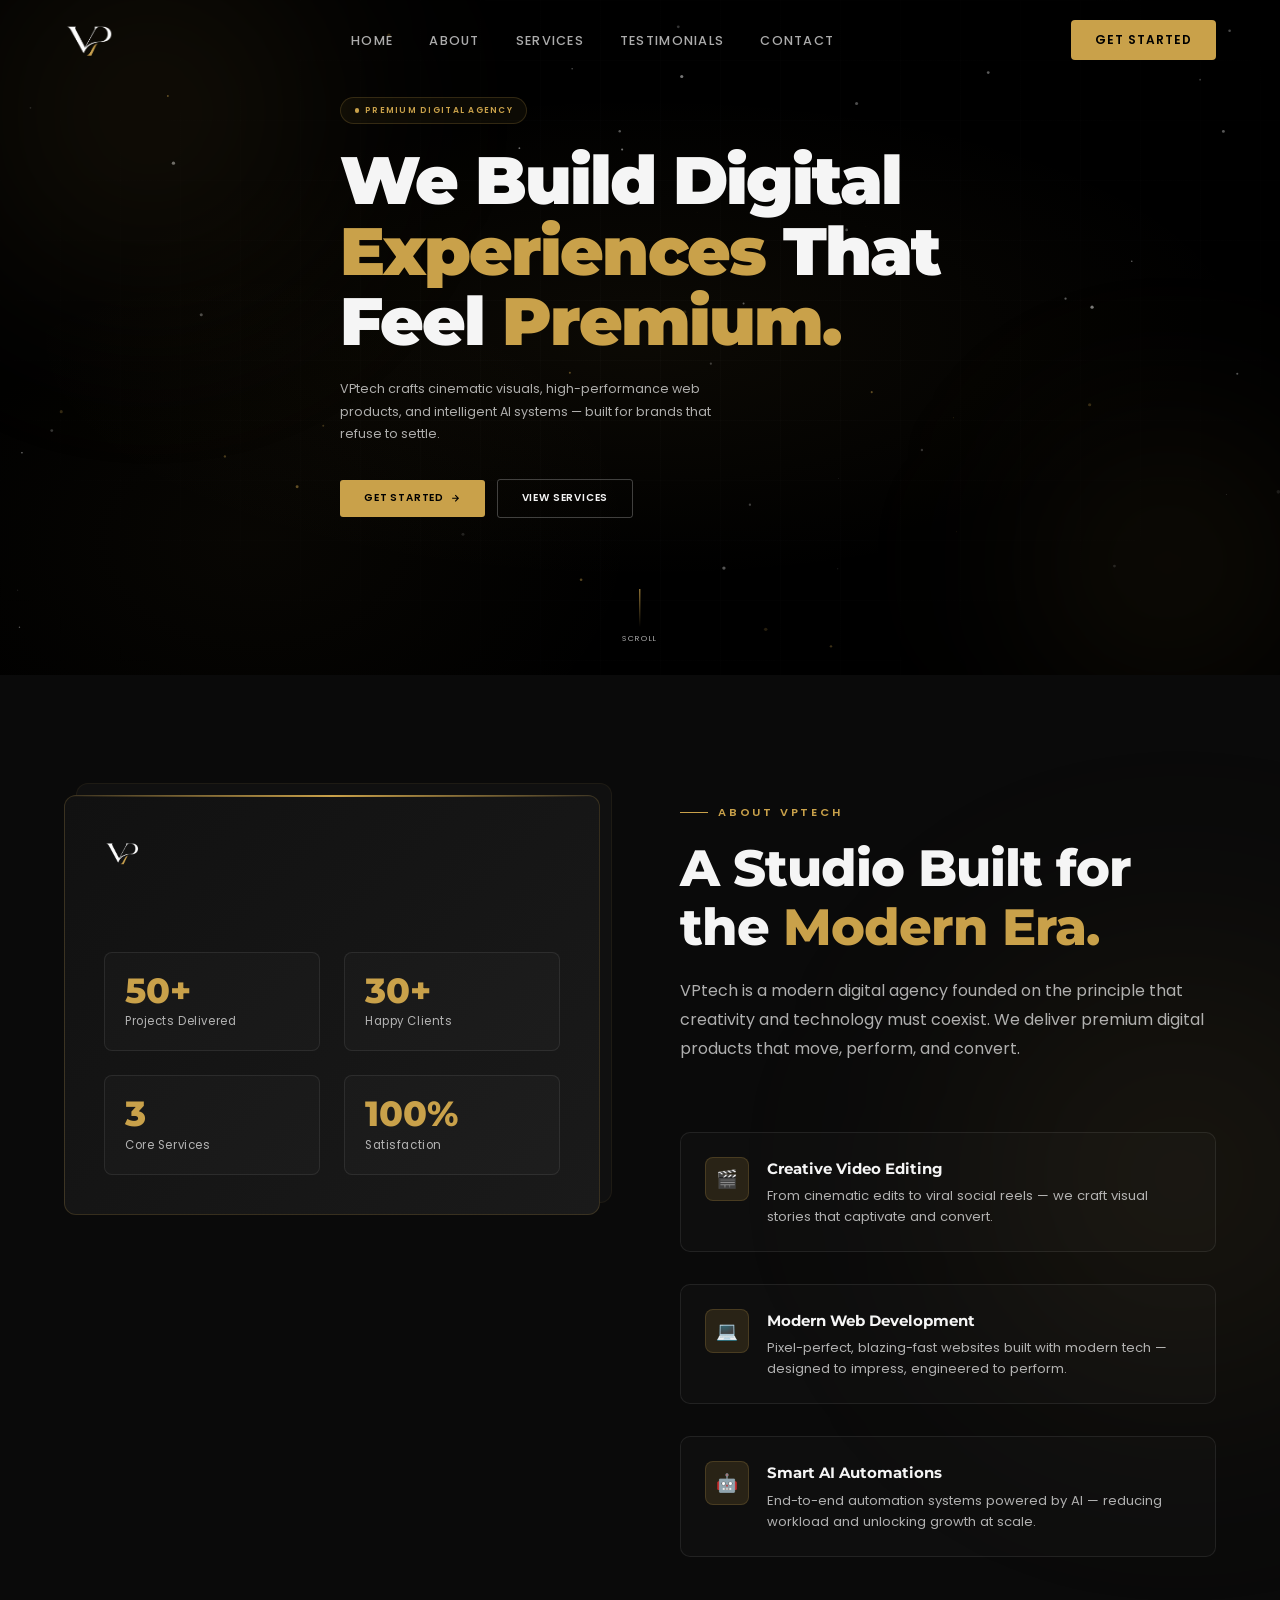
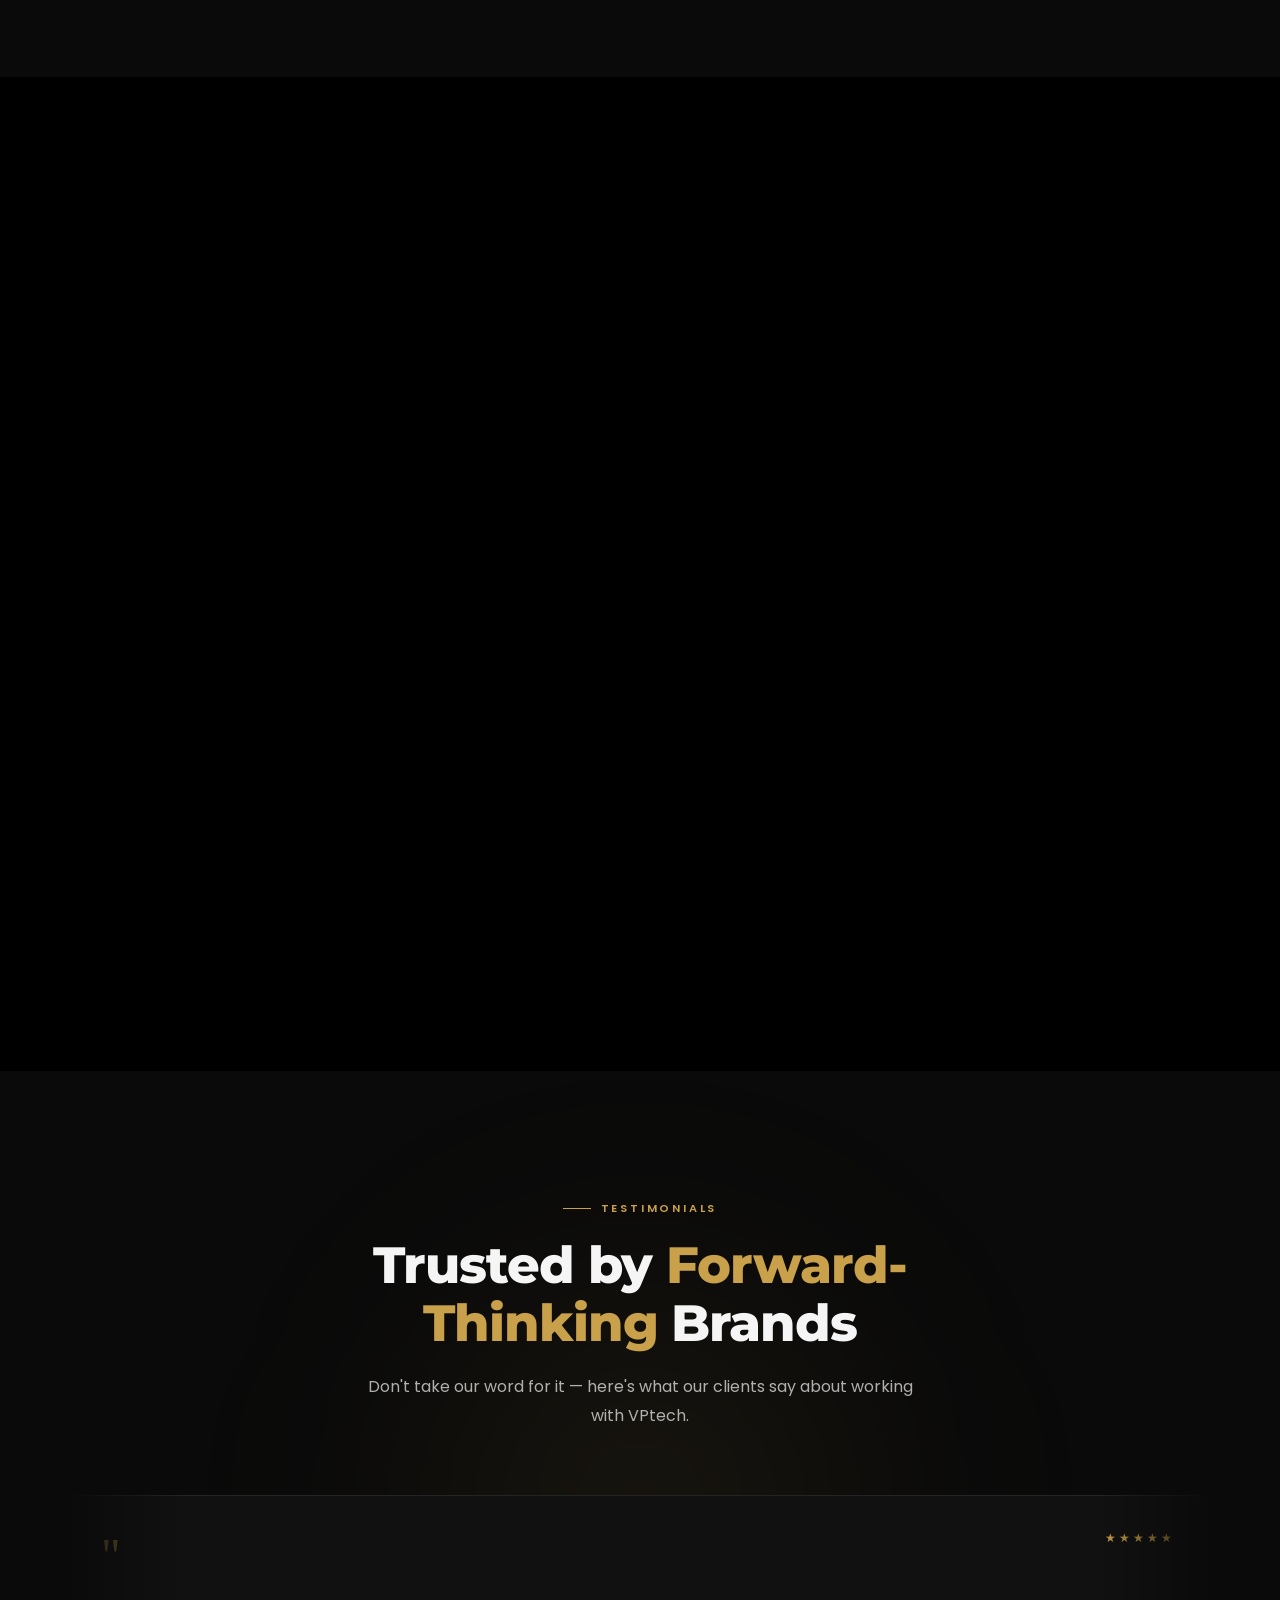
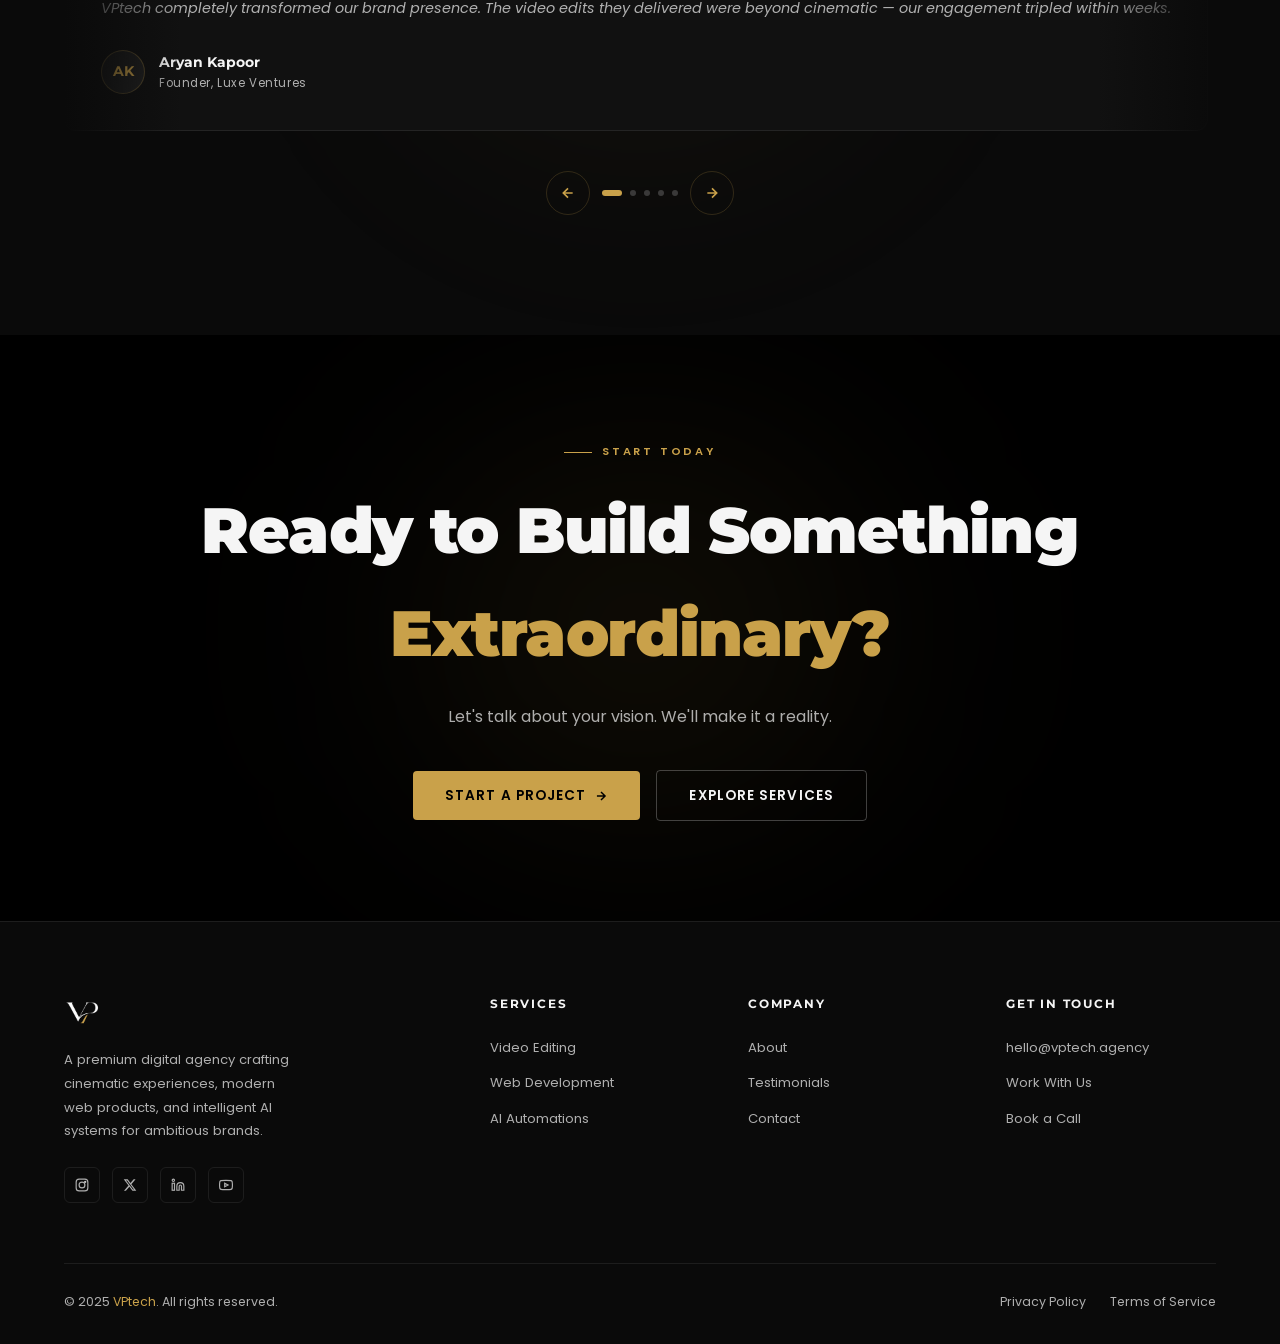
==== commit eead9d07: "navbar" ====
--- a/index.html
+++ b/index.html
@@ -5,6 +5,7 @@
   <meta name="viewport" content="width=device-width, initial-scale=1.0" />
   <title>VPtech — Premium Digital Agency</title>
   <meta name="description" content="VPtech is a premium digital agency specialising in cinematic video editing, modern web development, and smart AI automations." />
+  <link rel="icon" type="image/png" href="assets/images/logo0.png" />
   <link rel="stylesheet" href="assets/css/style.css" />
   <link rel="preconnect" href="https://fonts.googleapis.com" />
   <link rel="preconnect" href="https://fonts.gstatic.com" crossorigin />
@@ -24,7 +25,7 @@
     </a>
 
     <ul class="nav-links">
-      <li><a href="./" class="nav-link active">Home</a></li>
+      <li><a href="./" class="nav-link">Home</a></li>
       <li><a href="#about" class="nav-link">About</a></li>
       <li><a href="#services" class="nav-link">Services</a></li>
       <li><a href="#testimonials" class="nav-link">Testimonials</a></li>
@@ -111,7 +112,7 @@
           <div class="about-card-bg"></div>
           <div class="about-card-inner">
             <div class="about-logo-display">
-              <img src="assets/images/logo.svg" alt="VPtech" />
+              <img src="assets/images/logo.png" alt="VPtech" />
             </div>
 
             <div class="about-stat-grid">
--- a/assets/css/style.css
+++ b/assets/css/style.css
@@ -514,6 +514,7 @@
 
 .about-visual {
   position: relative;
+  height: 100%;
 }
 
 .about-card-stack {
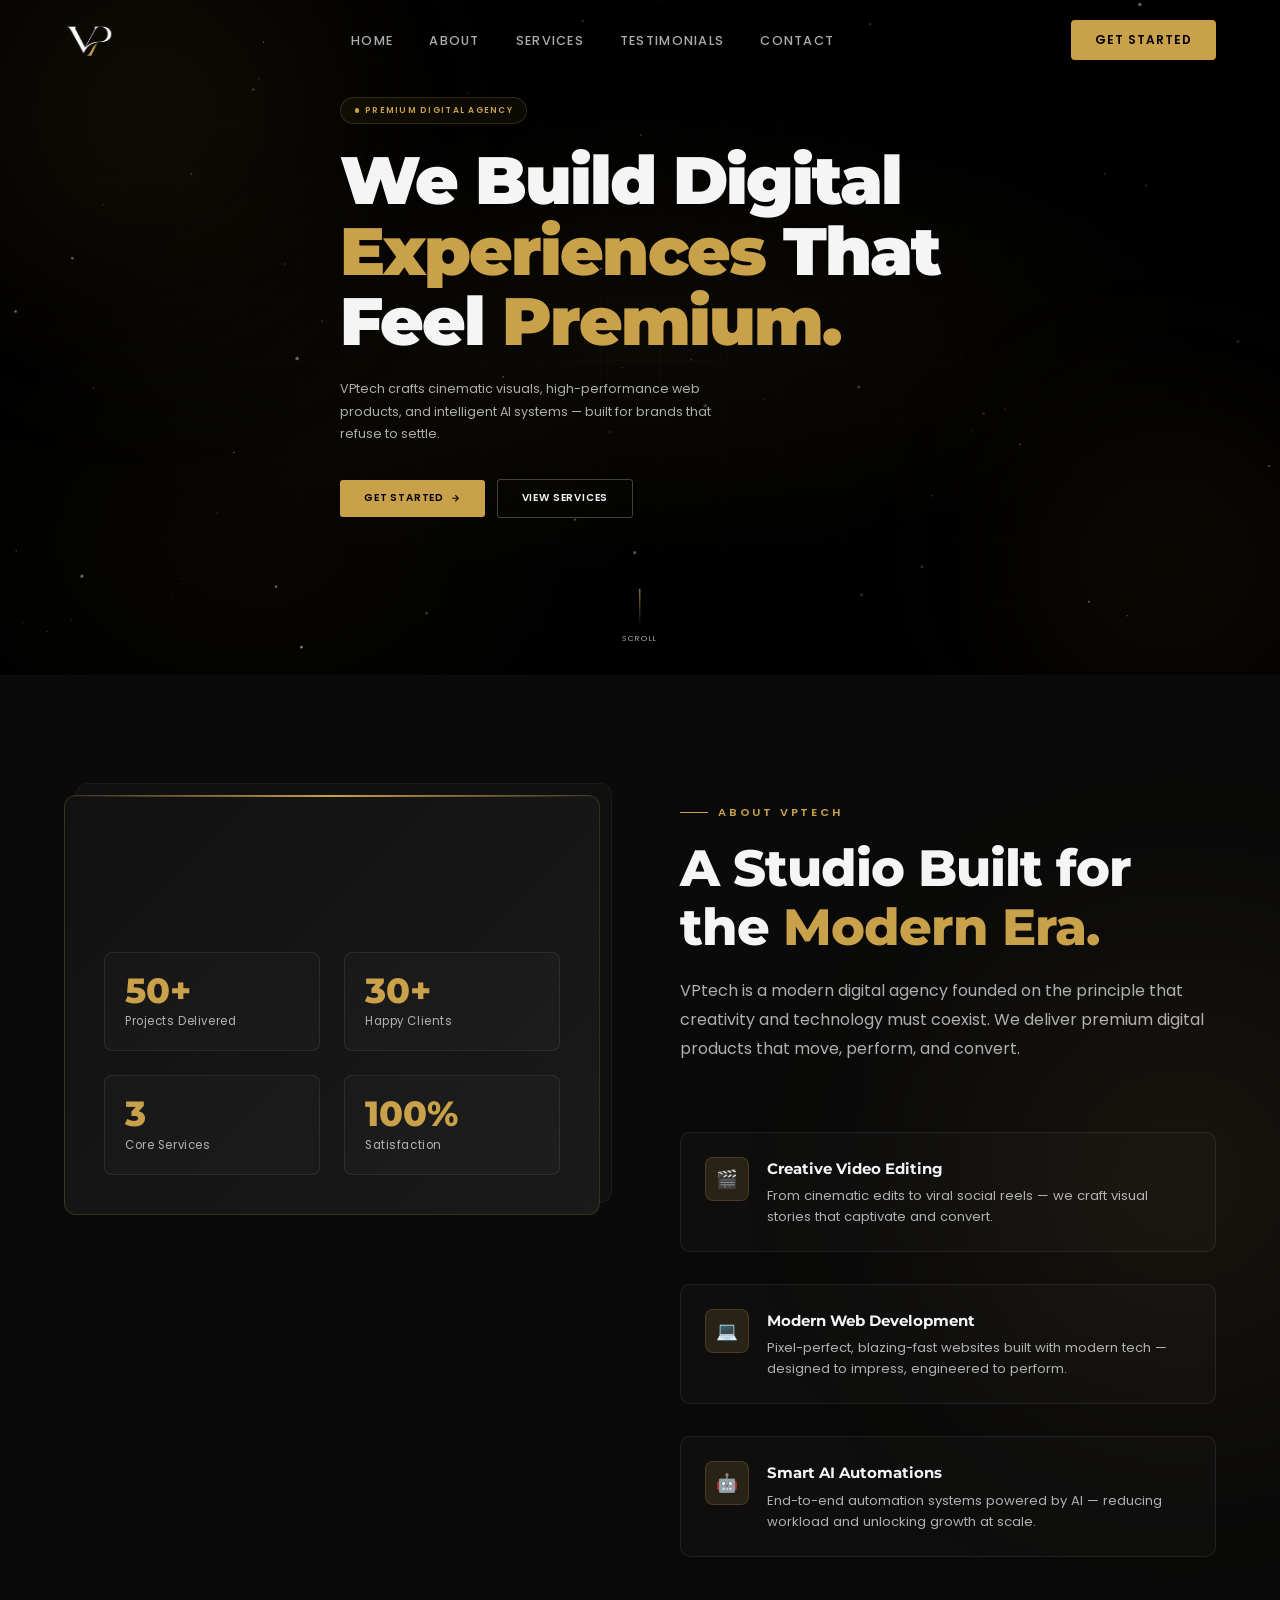
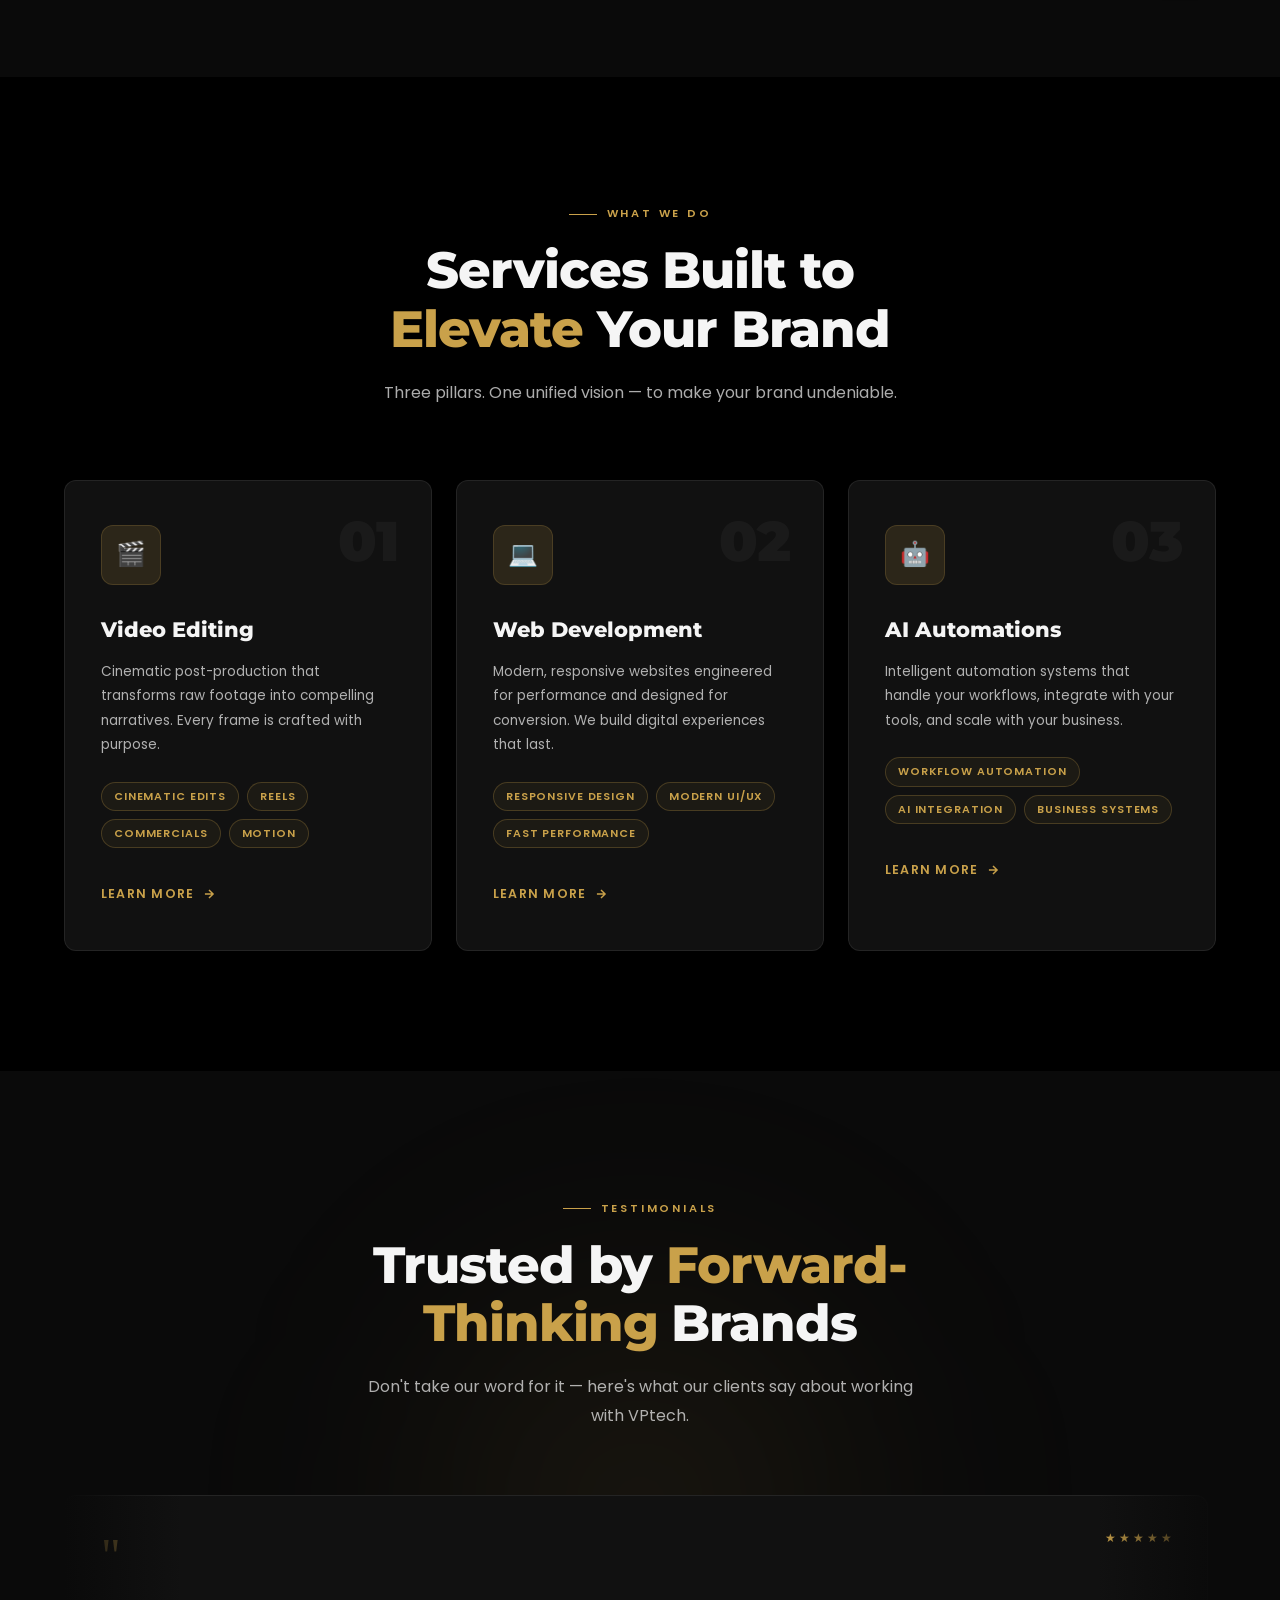
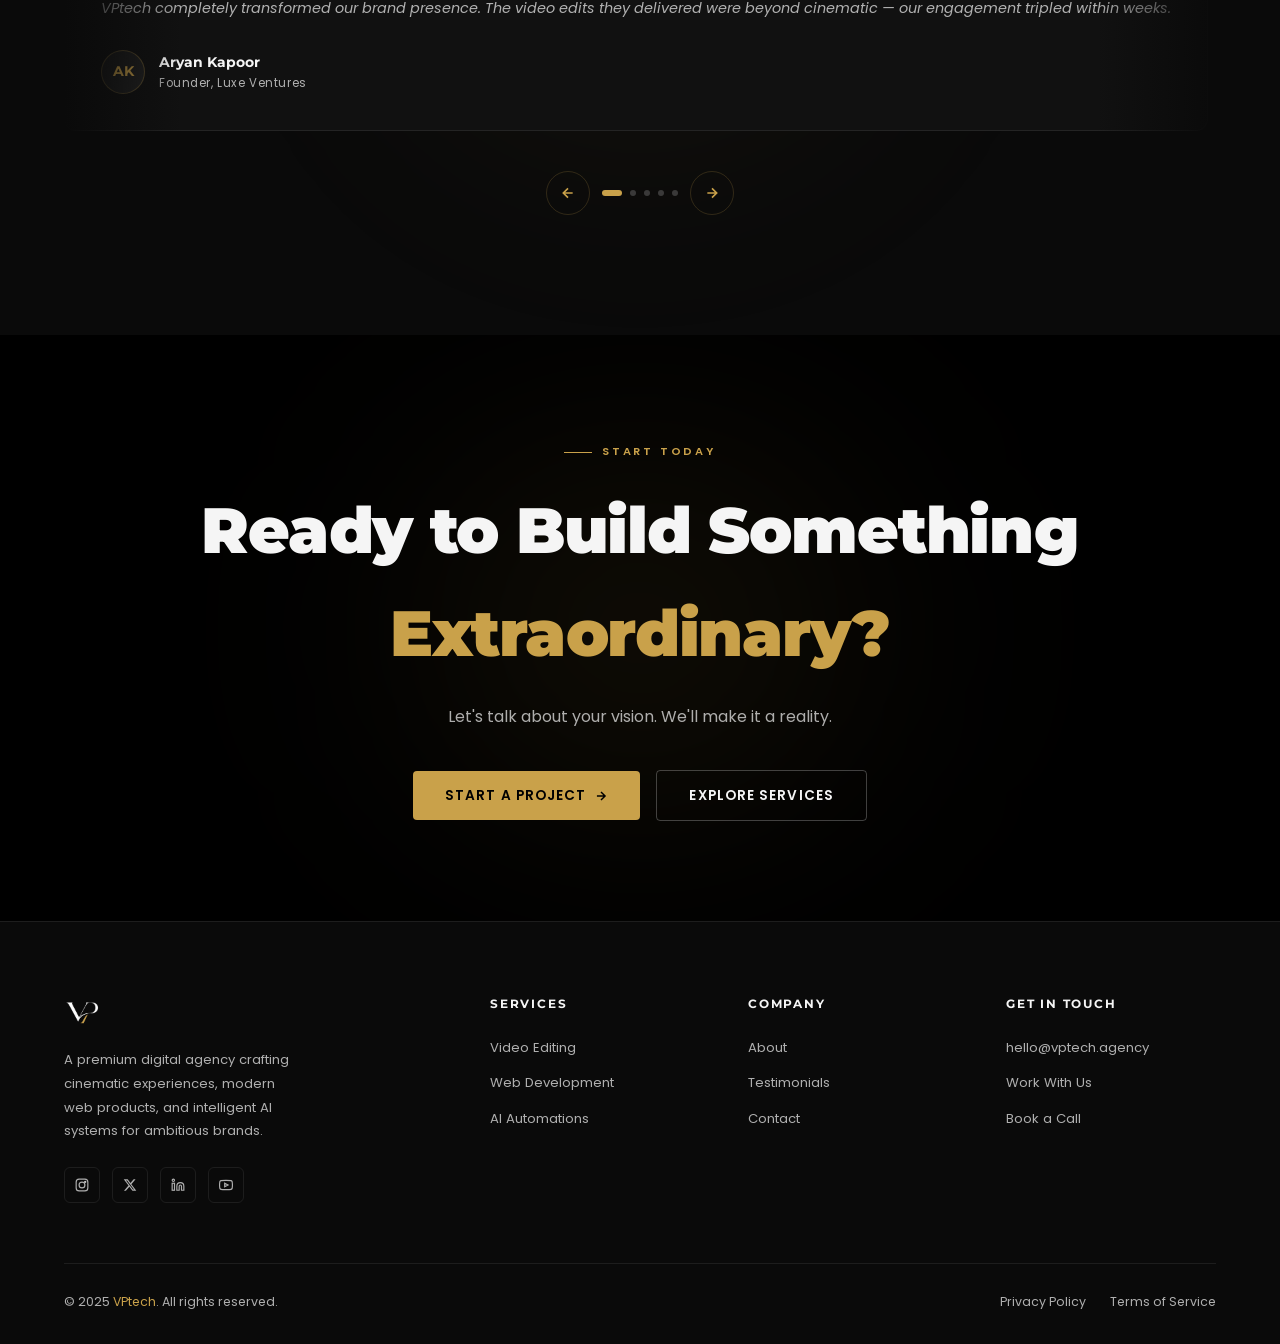
==== commit 34dc745d: "best" ====
--- a/index.html
+++ b/index.html
@@ -5,8 +5,8 @@
   <meta name="viewport" content="width=device-width, initial-scale=1.0" />
   <title>VPtech — Premium Digital Agency</title>
   <meta name="description" content="VPtech is a premium digital agency specialising in cinematic video editing, modern web development, and smart AI automations." />
-  <link rel="icon" type="image/png" href="assets/images/logo0.png" />
-  <link rel="stylesheet" href="assets/css/style.css" />
+  <link rel="icon" type="image/png" href="./assets/images/logo0.png" />
+  <link rel="stylesheet" href="./assets/css/style.css" />
   <link rel="preconnect" href="https://fonts.googleapis.com" />
   <link rel="preconnect" href="https://fonts.gstatic.com" crossorigin />
 </head>
@@ -111,10 +111,6 @@
           <div class="about-card-bg"></div>
           <div class="about-card-bg"></div>
           <div class="about-card-inner">
-            <div class="about-logo-display">
-              <img src="assets/images/logo.png" alt="VPtech" />
-            </div>
-
             <div class="about-stat-grid">
               <div class="about-stat">
                 <div class="about-stat-num">50+</div>
@@ -381,10 +377,10 @@
         </div>
         <p class="footer-desc">A premium digital agency crafting cinematic experiences, modern web products, and intelligent AI systems for ambitious brands.</p>
         <div class="footer-socials">
-          <a href="#" class="social-link" aria-label="Instagram">
+          <a href="https://www.instagram.com/vptech.growth/" class="social-link" aria-label="Instagram">
             <svg width="14" height="14" viewBox="0 0 24 24" fill="none" stroke="currentColor" stroke-width="2"><rect x="2" y="2" width="20" height="20" rx="5"/><circle cx="12" cy="12" r="5"/><circle cx="17.5" cy="6.5" r="1" fill="currentColor"/></svg>
           </a>
-          <a href="#" class="social-link" aria-label="Twitter/X">
+          <a href="https://x.com/VPTech_growth" class="social-link" aria-label="Twitter/X">
             <svg width="14" height="14" viewBox="0 0 24 24" fill="currentColor"><path d="M18.244 2.25h3.308l-7.227 8.26 8.502 11.24H16.17l-5.214-6.817L4.99 21.75H1.68l7.73-8.835L1.254 2.25H8.08l4.713 6.231zm-1.161 17.52h1.833L7.084 4.126H5.117z"/></svg>
           </a>
           <a href="#" class="social-link" aria-label="LinkedIn">
--- a/assets/css/style.css
+++ b/assets/css/style.css
@@ -684,7 +684,7 @@
   position: relative;
   overflow: hidden;
   transition: var(--transition);
-  cursor: default;
+  cursor: pointer;
 }
 
 .service-card::before {
@@ -1133,6 +1133,7 @@
 
 /* ── Page Hero (inner pages) ── */
 .page-hero {
+  zoom: 75%;
   padding: 160px 0 100px;
   position: relative;
   overflow: hidden;
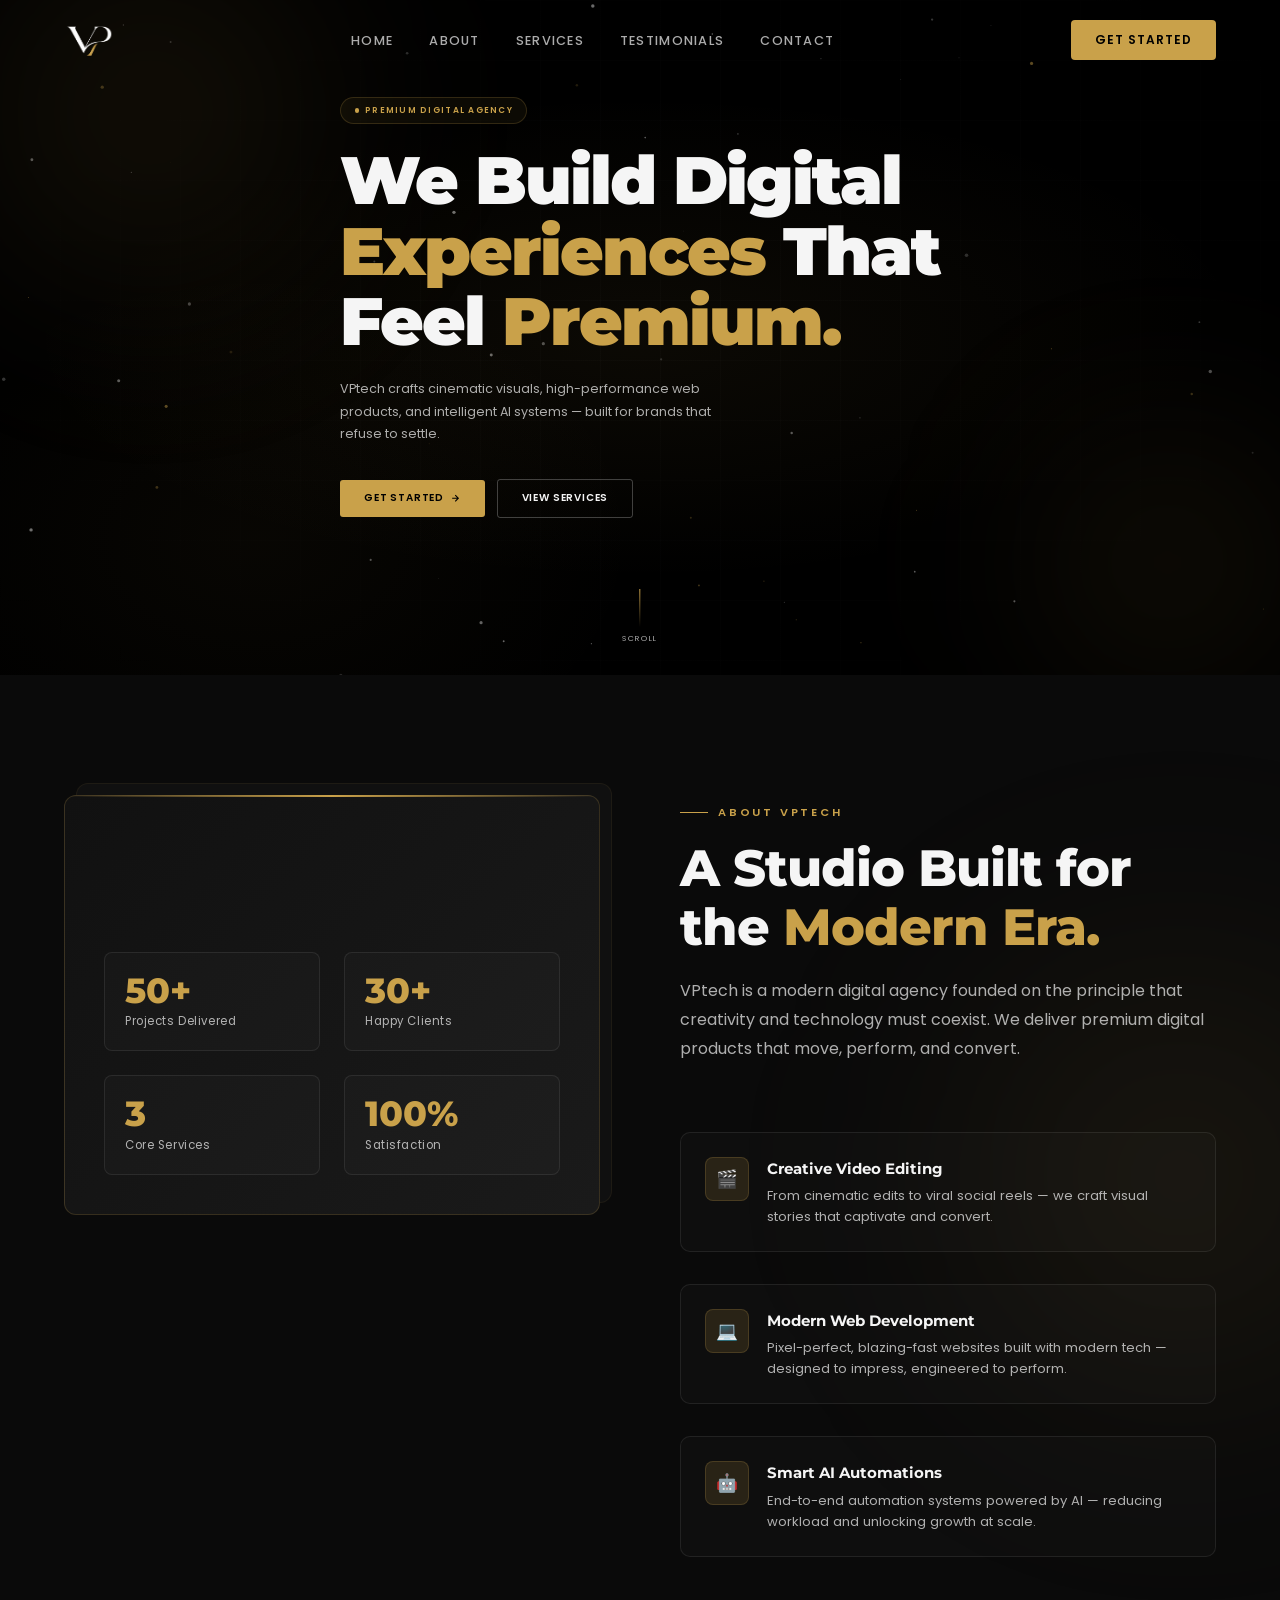
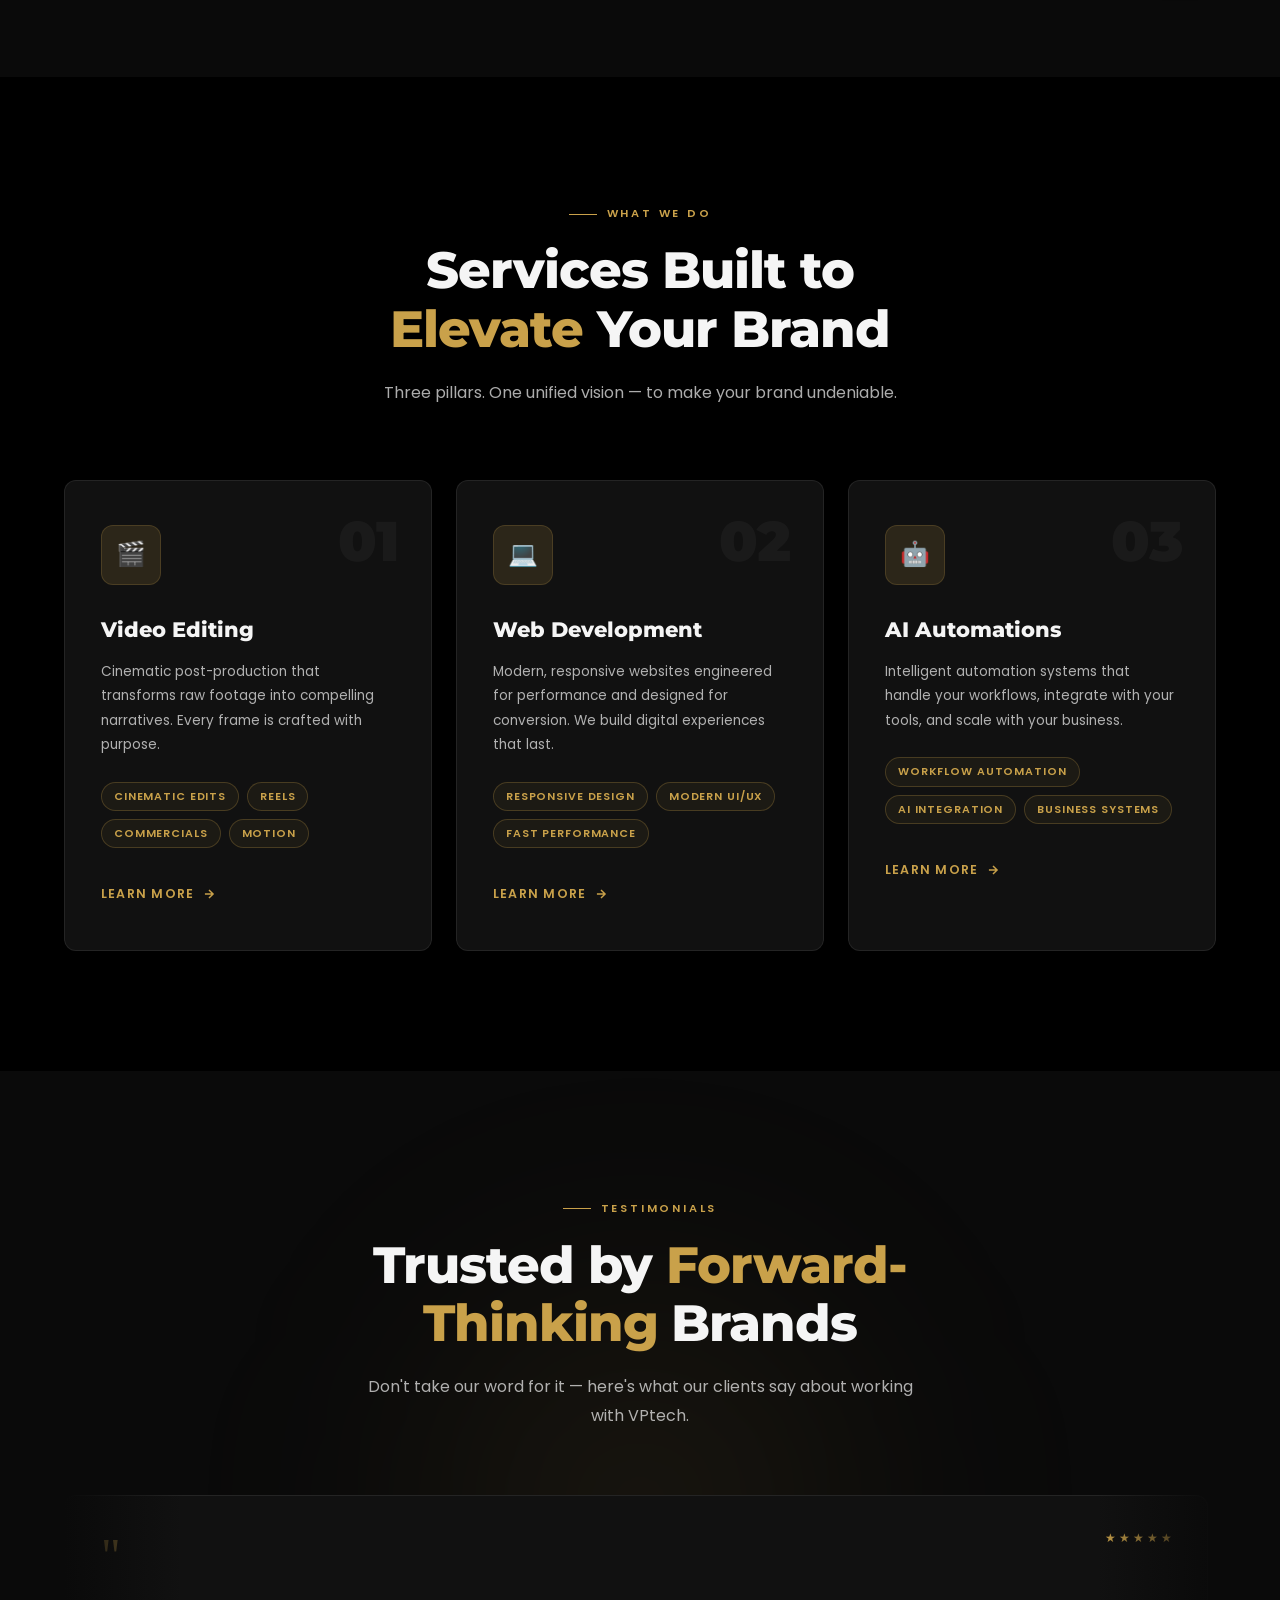
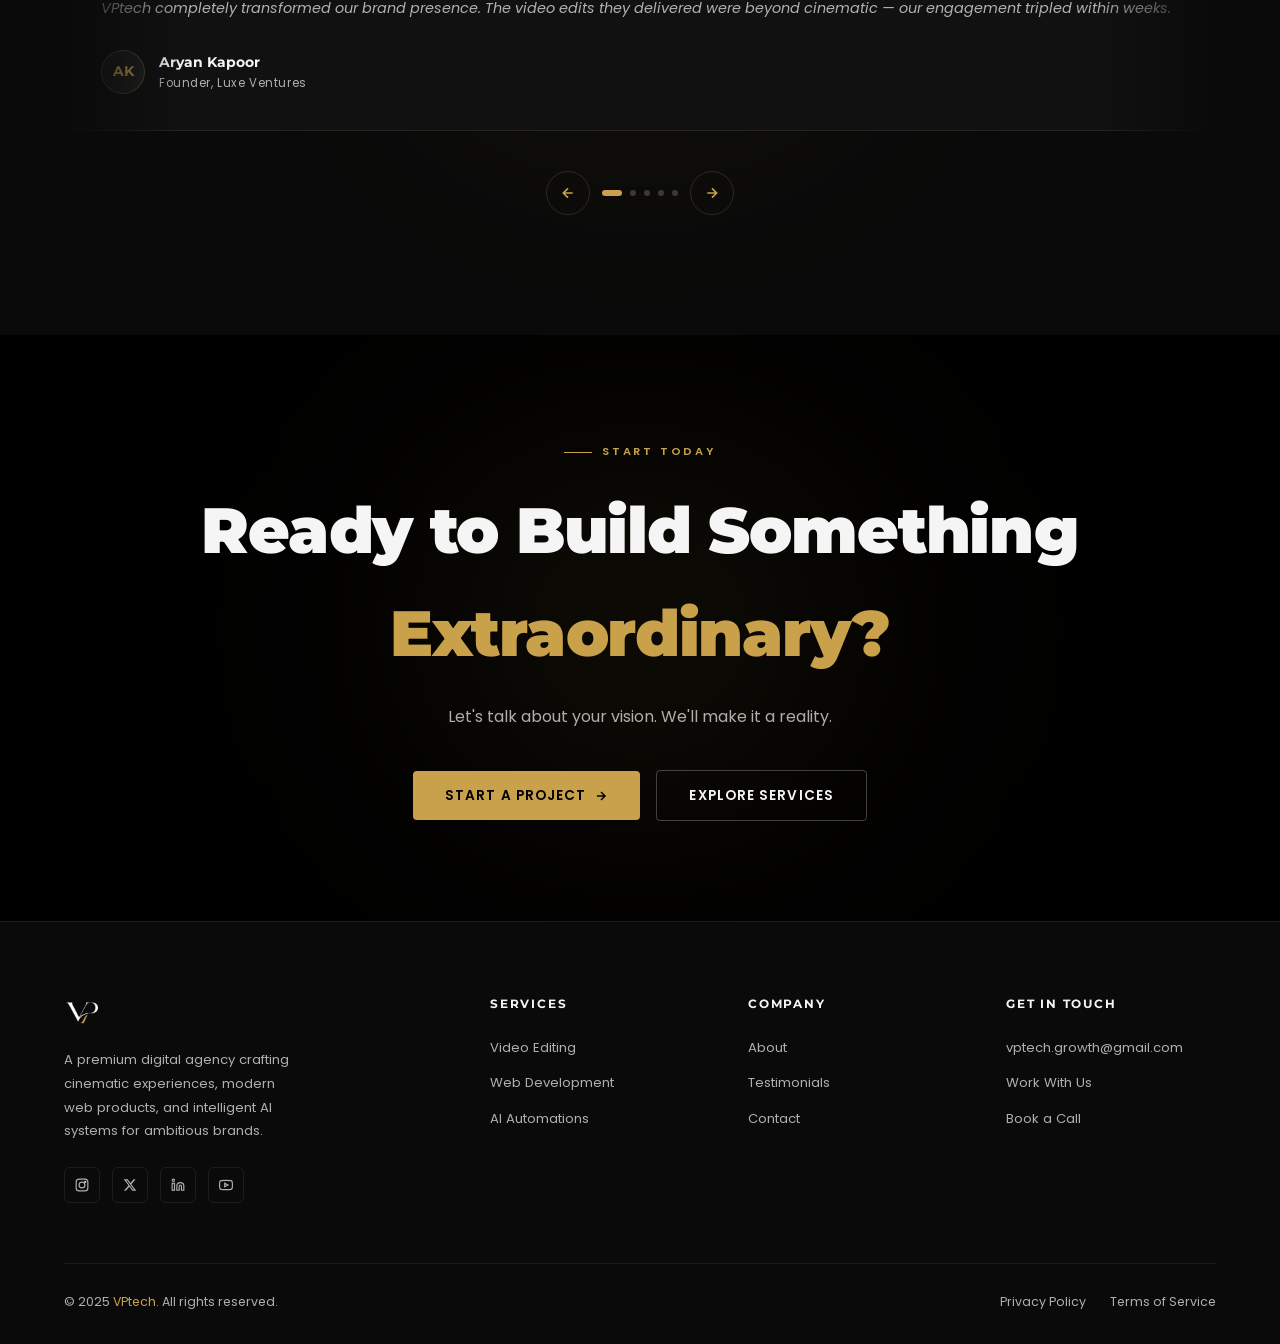
==== commit f86786cc: "mobile" ====
--- a/index.html
+++ b/index.html
@@ -383,7 +383,7 @@
           <a href="https://x.com/VPTech_growth" class="social-link" aria-label="Twitter/X">
             <svg width="14" height="14" viewBox="0 0 24 24" fill="currentColor"><path d="M18.244 2.25h3.308l-7.227 8.26 8.502 11.24H16.17l-5.214-6.817L4.99 21.75H1.68l7.73-8.835L1.254 2.25H8.08l4.713 6.231zm-1.161 17.52h1.833L7.084 4.126H5.117z"/></svg>
           </a>
-          <a href="#" class="social-link" aria-label="LinkedIn">
+          <a href="https://www.linkedin.com/in/vp-tech-150535409/" class="social-link" aria-label="LinkedIn">
             <svg width="14" height="14" viewBox="0 0 24 24" fill="none" stroke="currentColor" stroke-width="2"><path d="M16 8a6 6 0 0 1 6 6v7h-4v-7a2 2 0 0 0-2-2 2 2 0 0 0-2 2v7h-4v-7a6 6 0 0 1 6-6z"/><rect x="2" y="9" width="4" height="12"/><circle cx="4" cy="4" r="2"/></svg>
           </a>
           <a href="#" class="social-link" aria-label="YouTube">
@@ -416,7 +416,7 @@
       <div>
         <h4 class="footer-col-title">Get in Touch</h4>
         <ul class="footer-links">
-          <li><a href="mailto:hello@vptech.agency" class="footer-link">hello@vptech.agency</a></li>
+          <li><a href="mailto:vptech.growth@gmail.com" class="footer-link">vptech.growth@gmail.com</a></li>
           <li><a href="./Contact/" class="footer-link">Work With Us</a></li>
           <li><a href="#" class="footer-link">Book a Call</a></li>
         </ul>
--- a/assets/css/style.css
+++ b/assets/css/style.css
@@ -1621,6 +1621,18 @@
 
 /* ── Responsive ── */
 @media (max-width: 1100px) {
+  .section-grid,
+  .stats-grid {
+    display: grid;
+  }
+
+  .stack-row {
+    display: flex;
+    flex-wrap: wrap;
+    gap: 16px;
+    margin-top: 20px;
+  }
+
   .services-grid { grid-template-columns: repeat(2, 1fr); }
   .footer-grid { grid-template-columns: 1fr 1fr; gap: 36px; }
   .tech-grid { grid-template-columns: repeat(4, 1fr); }
@@ -1639,10 +1651,18 @@
   .workflow-grid { grid-template-columns: 1fr; }
   .features-grid { grid-template-columns: 1fr; }
   .form-row { grid-template-columns: 1fr; }
+  .section-grid { grid-template-columns: 1fr !important; gap: 32px !important; }
+  .stats-grid { grid-template-columns: 1fr !important; }
+  .stack-row { flex-direction: column; }
+  .stack-row .mockup-card { width: 100% !important; }
+  .page-hero { zoom: 100%; padding: 110px 0 60px; }
+  .page-hero-title { font-size: clamp(2.4rem, 8vw, 4rem); }
+  .page-hero-sub { max-width: 100%; margin-bottom: 32px; }
+  .mobile-nav { padding: 24px 18px; }
 }
 
 @media (max-width: 640px) {
-  html{ zoom: 75%; scrollbar-width: none;}
+  html{ zoom: 75%; scrollbar-width: none; }
   .hero{zoom:100%; }
   .services-grid { grid-template-columns: 1fr; }
   .projects-grid { grid-template-columns: 1fr; }
@@ -1653,4 +1673,10 @@
   .testimonial-card { min-width: 300px; }
   .contact-form-wrap { padding: 28px 20px; }
   .cta-banner-actions { flex-direction: column; }
-}+  .page-hero { padding: 90px 0 50px; }
+  .page-hero-title { font-size: clamp(2.2rem, 9vw, 3.5rem); }
+  .page-hero-sub { font-size: 0.95rem; padding: 0 10px; }
+  .btn { width: 100%; justify-content: center; }
+  .btn-primary, .btn-outline, .btn-gold-outline { width: auto; }
+}
+
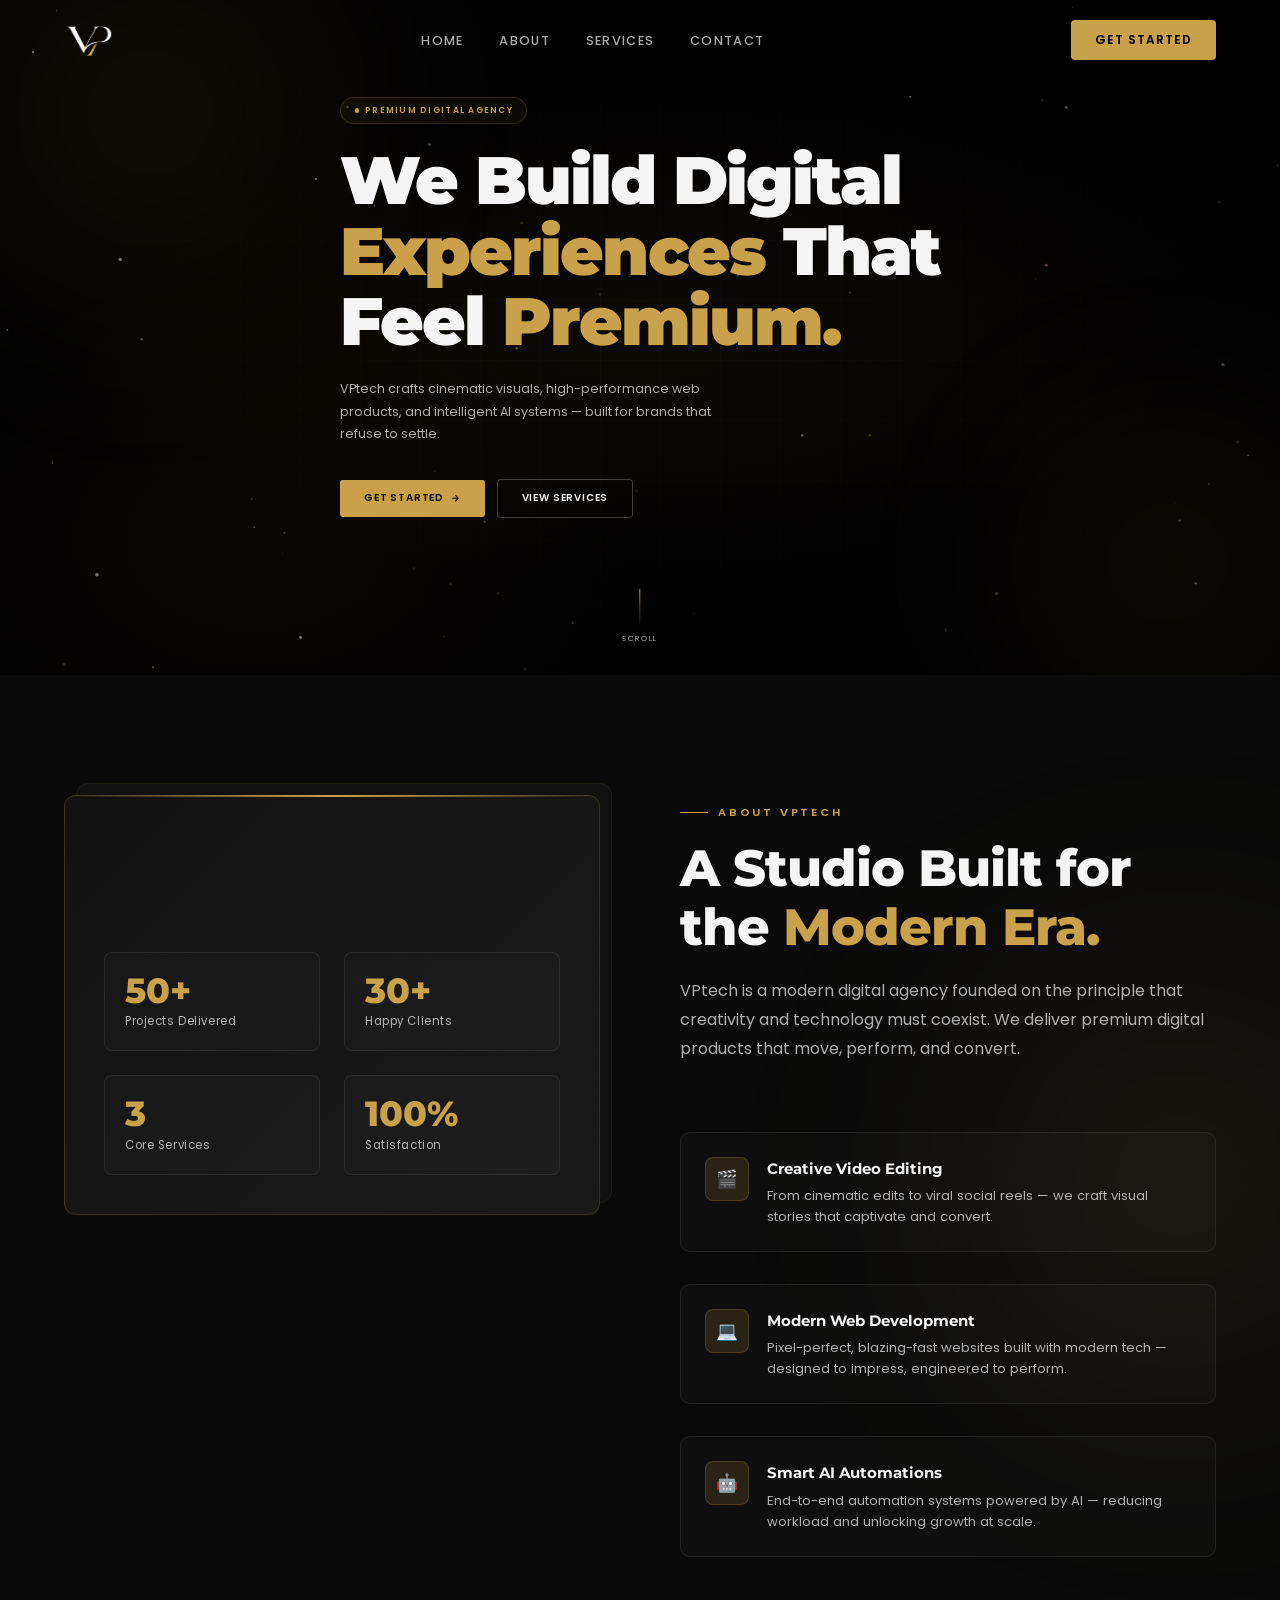
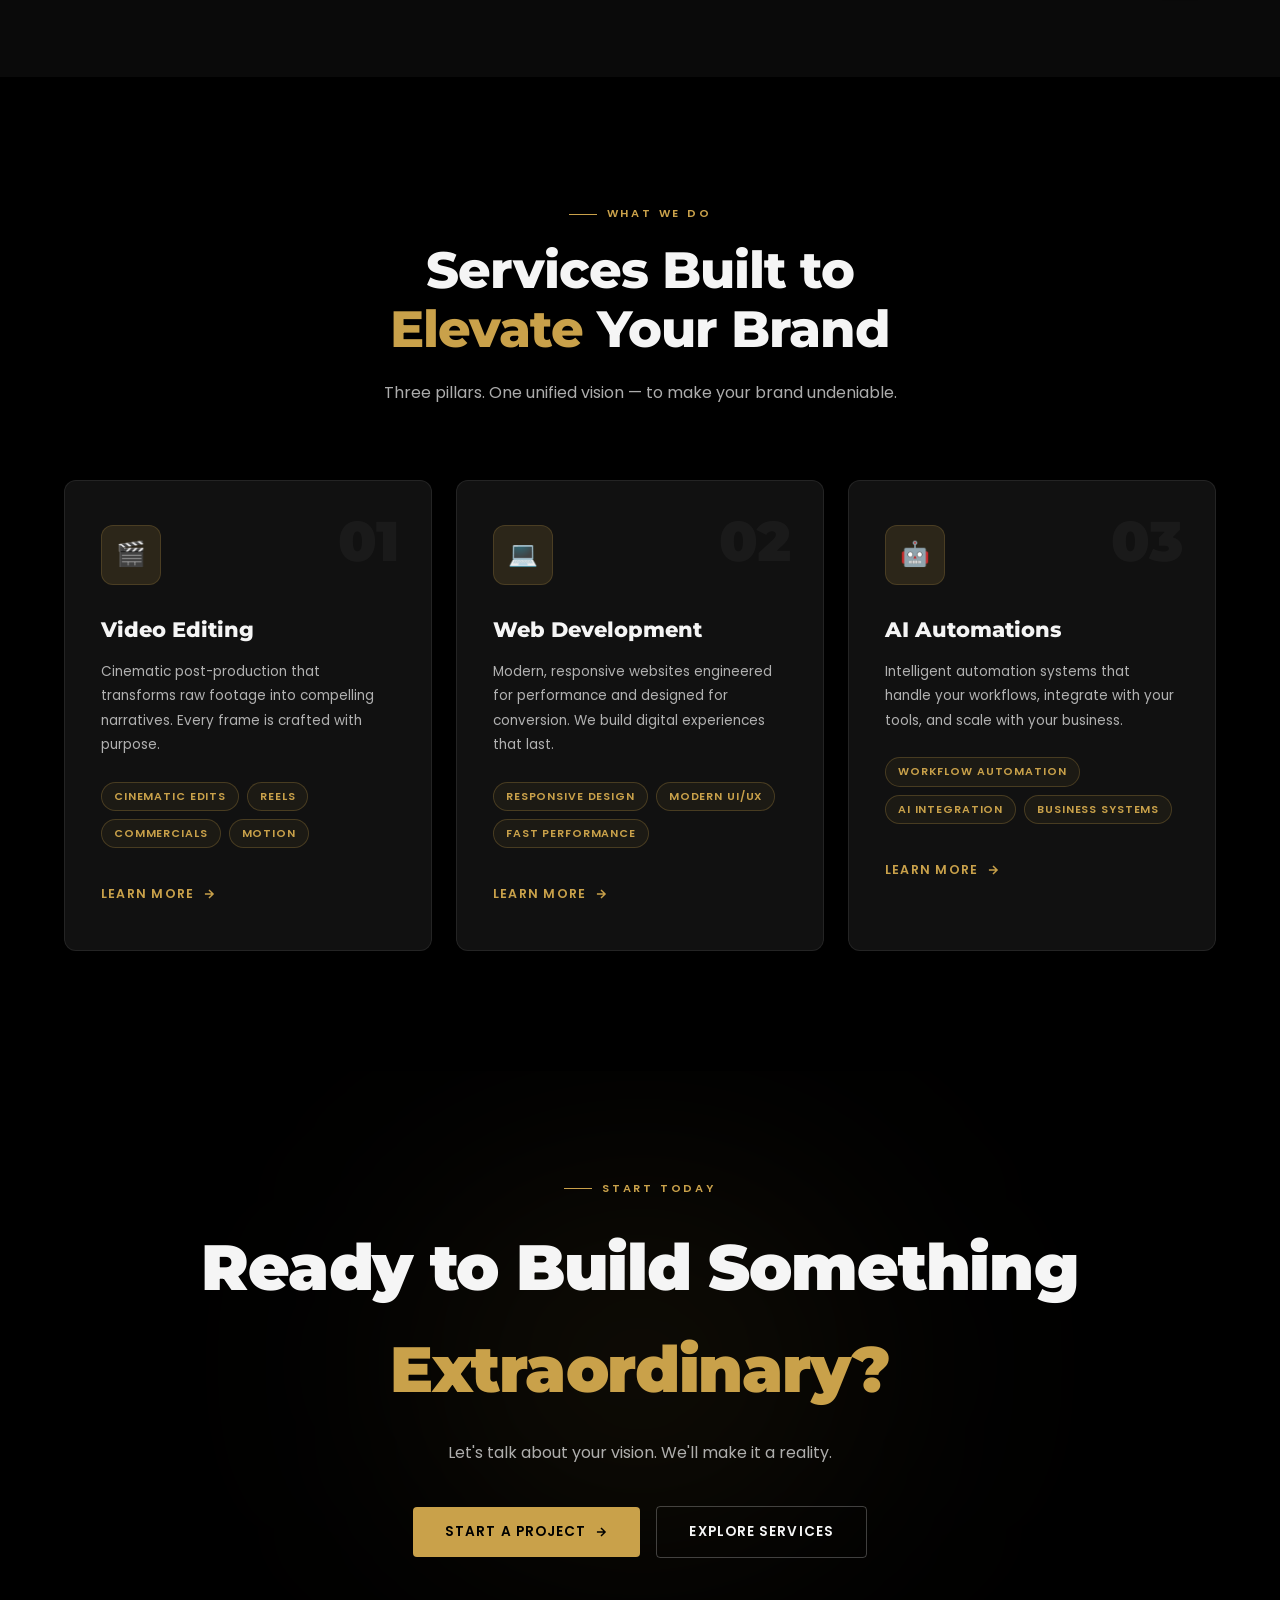
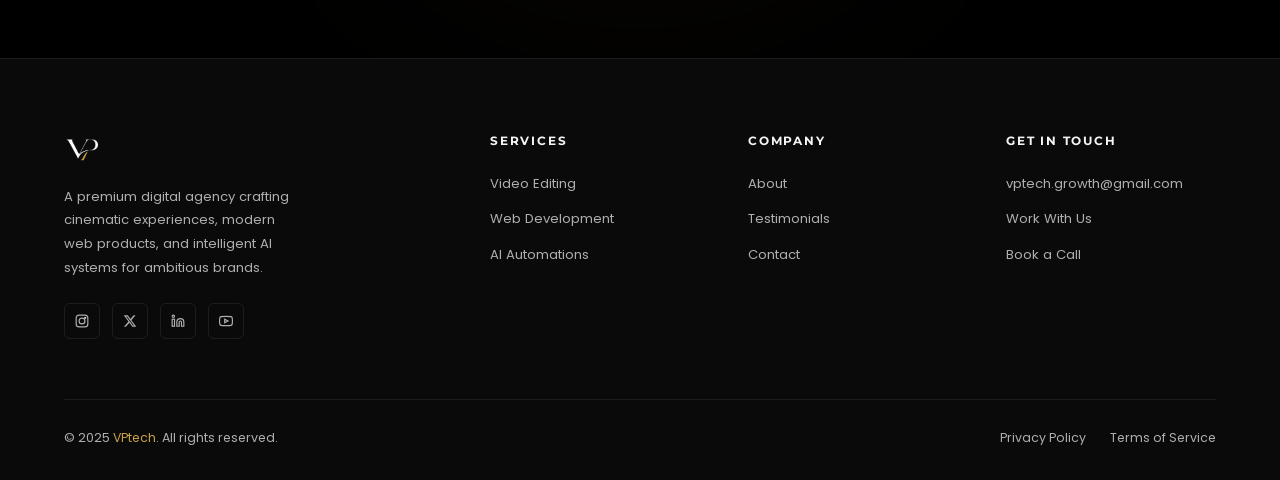
==== commit 062923ec: "dhahatsrh" ====
--- a/index.html
+++ b/index.html
@@ -28,7 +28,6 @@
       <li><a href="./" class="nav-link">Home</a></li>
       <li><a href="#about" class="nav-link">About</a></li>
       <li><a href="#services" class="nav-link">Services</a></li>
-      <li><a href="#testimonials" class="nav-link">Testimonials</a></li>
       <li><a href="./Contact/" class="nav-link">Contact</a></li>
     </ul>
 
@@ -45,7 +44,6 @@
   <a href="./" class="mobile-nav-link">Home</a>
   <a href="#about" class="mobile-nav-link">About</a>
   <a href="#services" class="mobile-nav-link">Services</a>
-  <a href="#testimonials" class="mobile-nav-link">Testimonials</a>
   <a href="./Contact/" class="mobile-nav-link">Contact</a>
 </div>
 
@@ -243,7 +241,7 @@
 
 <!-- ══════════════════════════════════════
      TESTIMONIALS
-══════════════════════════════════════ -->
+══════════════════════════════════════ 
 <section id="testimonials" class="section testimonials">
   <div class="bg-glow bg-glow-gold" style="width:600px;height:600px;top:50%;left:50%;transform:translate(-50%,-50%);"></div>
 
@@ -256,7 +254,6 @@
 
     <div class="testimonials-track-wrap reveal">
       <div class="testimonials-track">
-        <!-- Card 1 -->
         <div class="testimonial-card">
           <div class="testimonial-stars">★★★★★</div>
           <div class="testimonial-quote">"</div>
@@ -269,7 +266,6 @@
             </div>
           </div>
         </div>
-        <!-- Card 2 -->
         <div class="testimonial-card">
           <div class="testimonial-stars">★★★★★</div>
           <div class="testimonial-quote">"</div>
@@ -282,7 +278,6 @@
             </div>
           </div>
         </div>
-        <!-- Card 3 -->
         <div class="testimonial-card">
           <div class="testimonial-stars">★★★★★</div>
           <div class="testimonial-quote">"</div>
@@ -295,7 +290,6 @@
             </div>
           </div>
         </div>
-        <!-- Card 4 -->
         <div class="testimonial-card">
           <div class="testimonial-stars">★★★★★</div>
           <div class="testimonial-quote">"</div>
@@ -308,7 +302,6 @@
             </div>
           </div>
         </div>
-        <!-- Card 5 -->
         <div class="testimonial-card">
           <div class="testimonial-stars">★★★★★</div>
           <div class="testimonial-quote">"</div>
@@ -323,8 +316,6 @@
         </div>
       </div>
     </div>
-
-    <!-- Controls -->
     <div class="testimonials-controls reveal">
       <button class="testimonials-btn prev" aria-label="Previous">
         <svg width="16" height="16" viewBox="0 0 24 24" fill="none" stroke="currentColor" stroke-width="2.5"><path d="M19 12H5M12 5l-7 7 7 7"/></svg>
@@ -341,7 +332,7 @@
       </button>
     </div>
   </div>
-</section>
+</section> -->
 
 <!-- ══════════════════════════════════════
      CTA BANNER
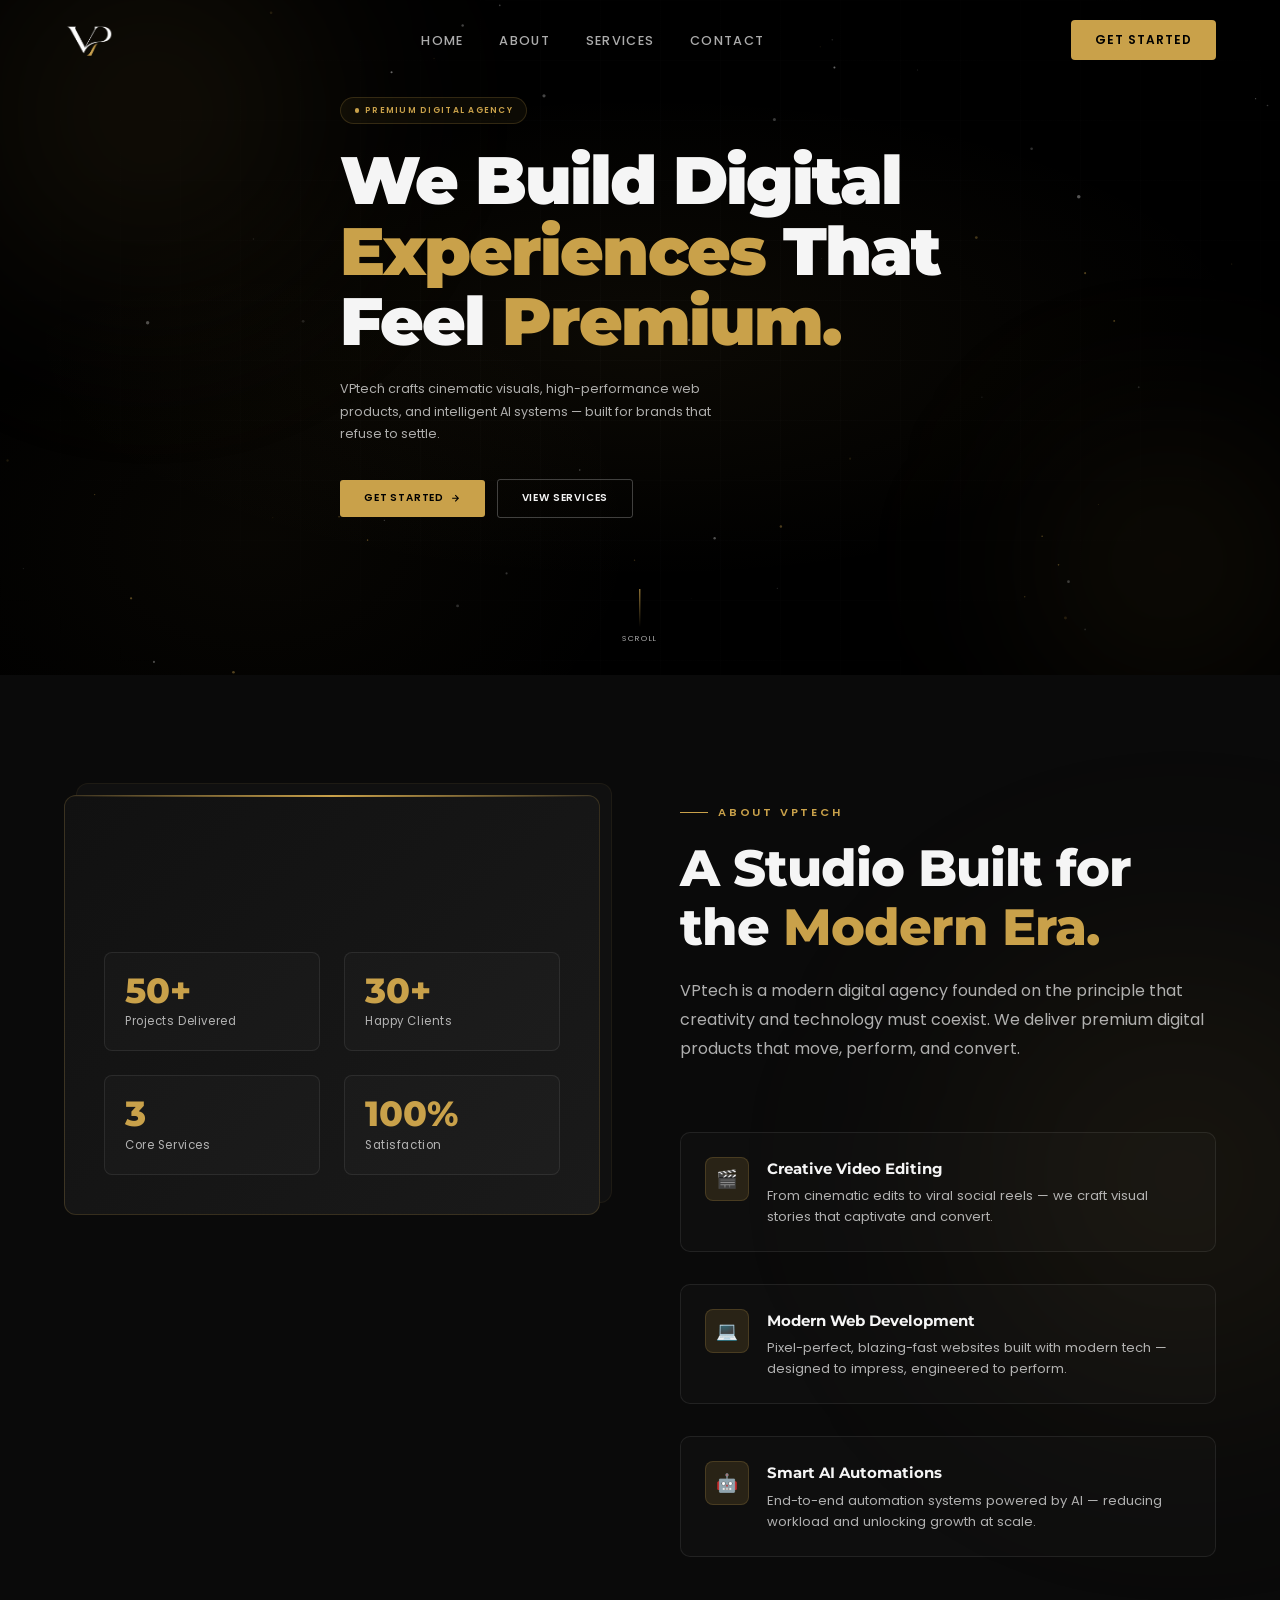
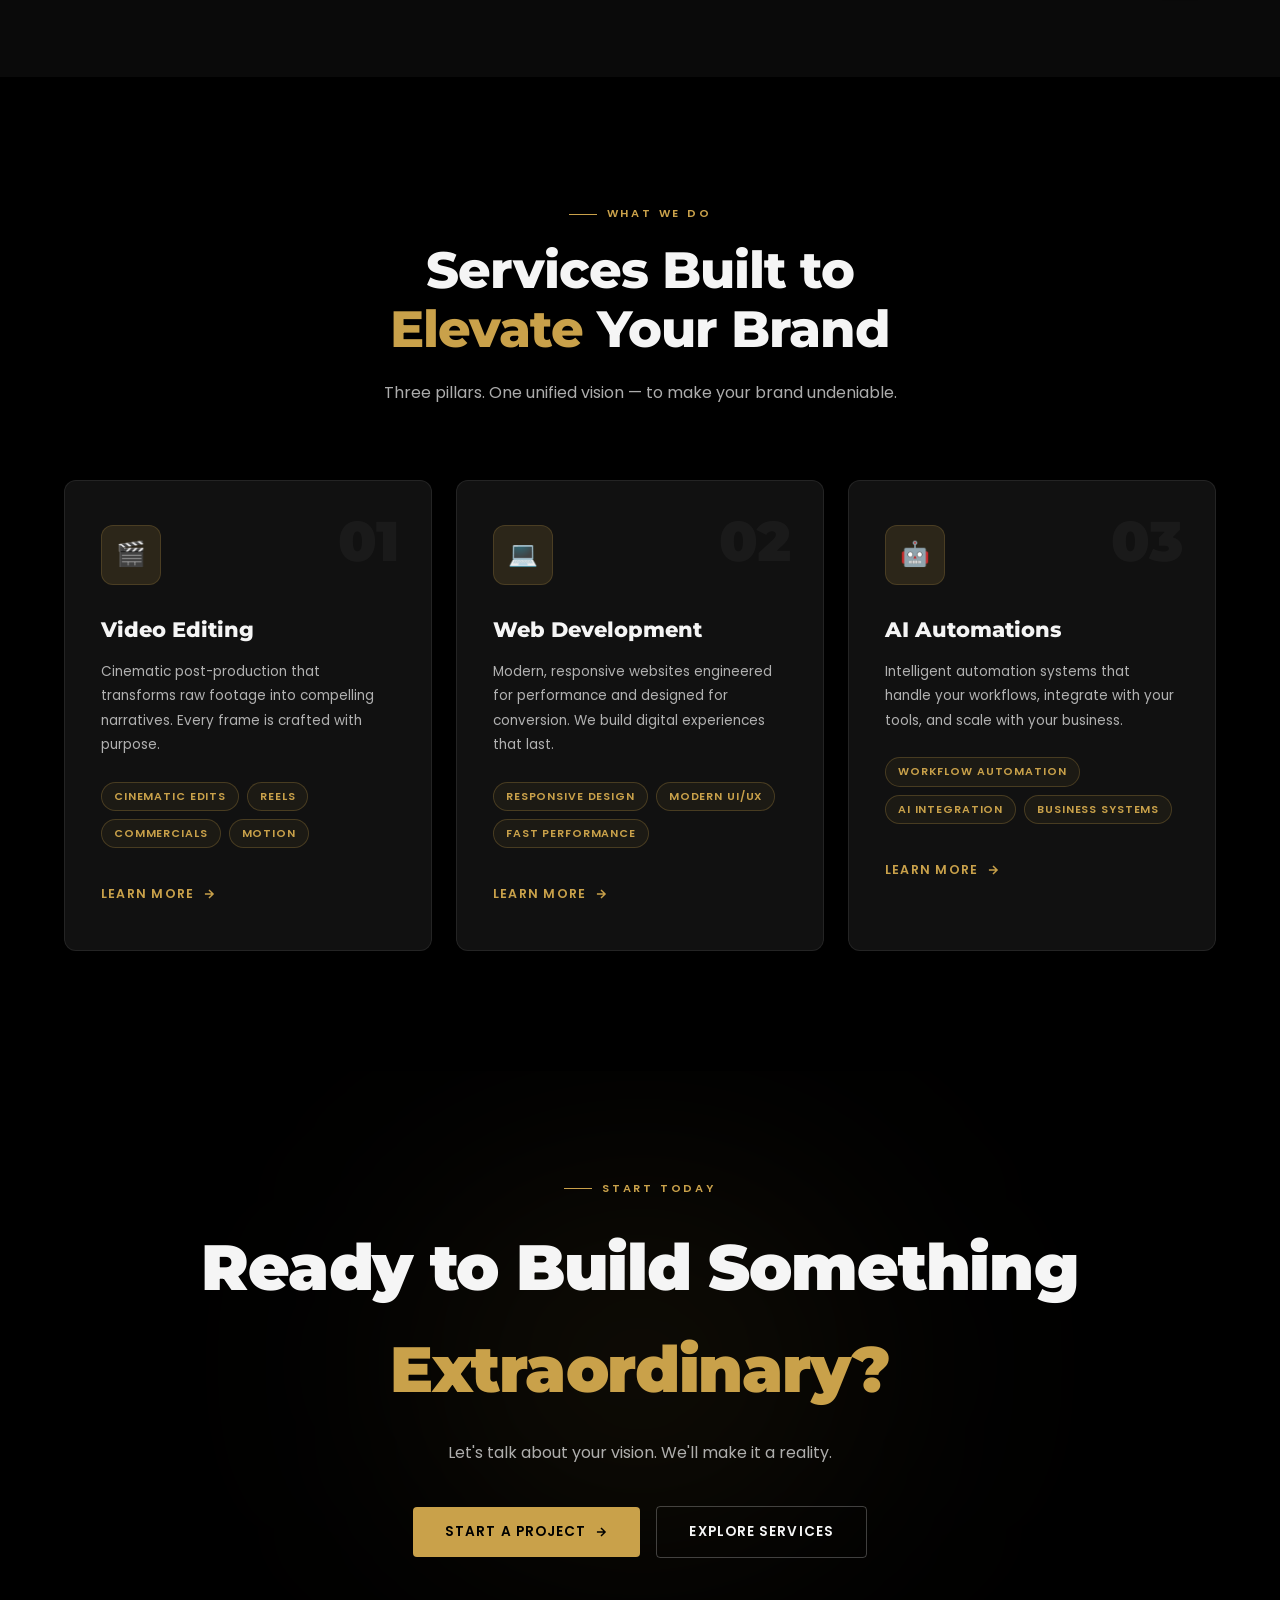
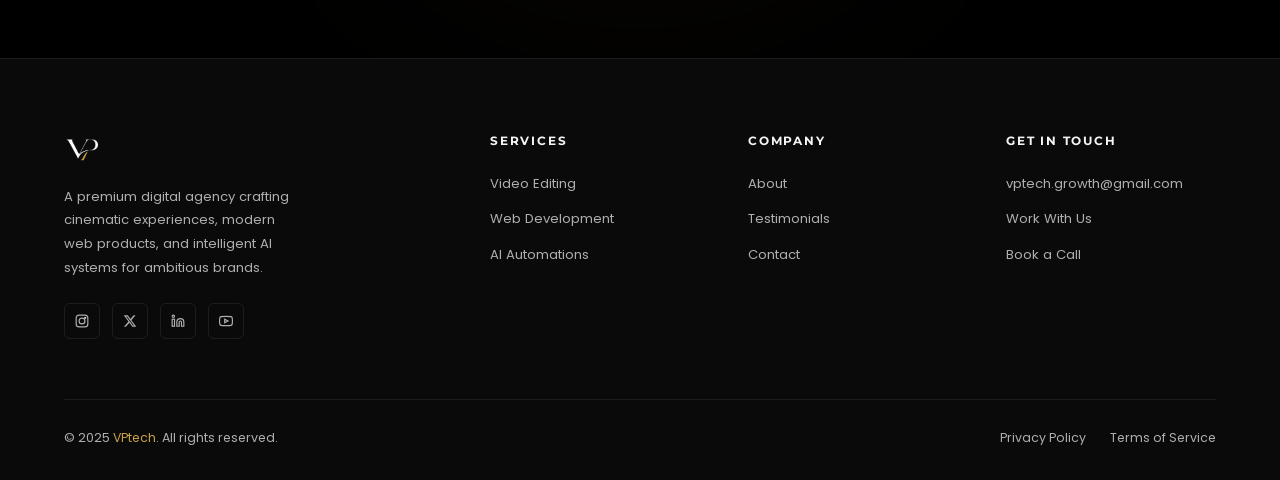
==== commit b9e7a195: "2" ====
--- a/index.html
+++ b/index.html
@@ -109,6 +109,8 @@
           <div class="about-card-bg"></div>
           <div class="about-card-bg"></div>
           <div class="about-card-inner">
+            
+            
             <div class="about-stat-grid">
               <div class="about-stat">
                 <div class="about-stat-num">50+</div>
--- a/assets/css/style.css
+++ b/assets/css/style.css
@@ -269,6 +269,8 @@
   gap: 5px;
   cursor: pointer;
   padding: 4px;
+  background: var(--black);
+  outline: none;
 }
 
 .hamburger span {
@@ -1179,7 +1181,6 @@
 }
 
 .project-thumb {
-  aspect-ratio: 16/9;
   background: var(--dark-3);
   position: relative;
   overflow: hidden;
@@ -1663,7 +1664,7 @@
 
 @media (max-width: 640px) {
   html{ zoom: 75%; scrollbar-width: none; }
-  .hero{zoom:100%; }
+  .hero, .navbar{zoom:100%; }
   .services-grid { grid-template-columns: 1fr; }
   .projects-grid { grid-template-columns: 1fr; }
   .tech-grid { grid-template-columns: repeat(3, 1fr); }
